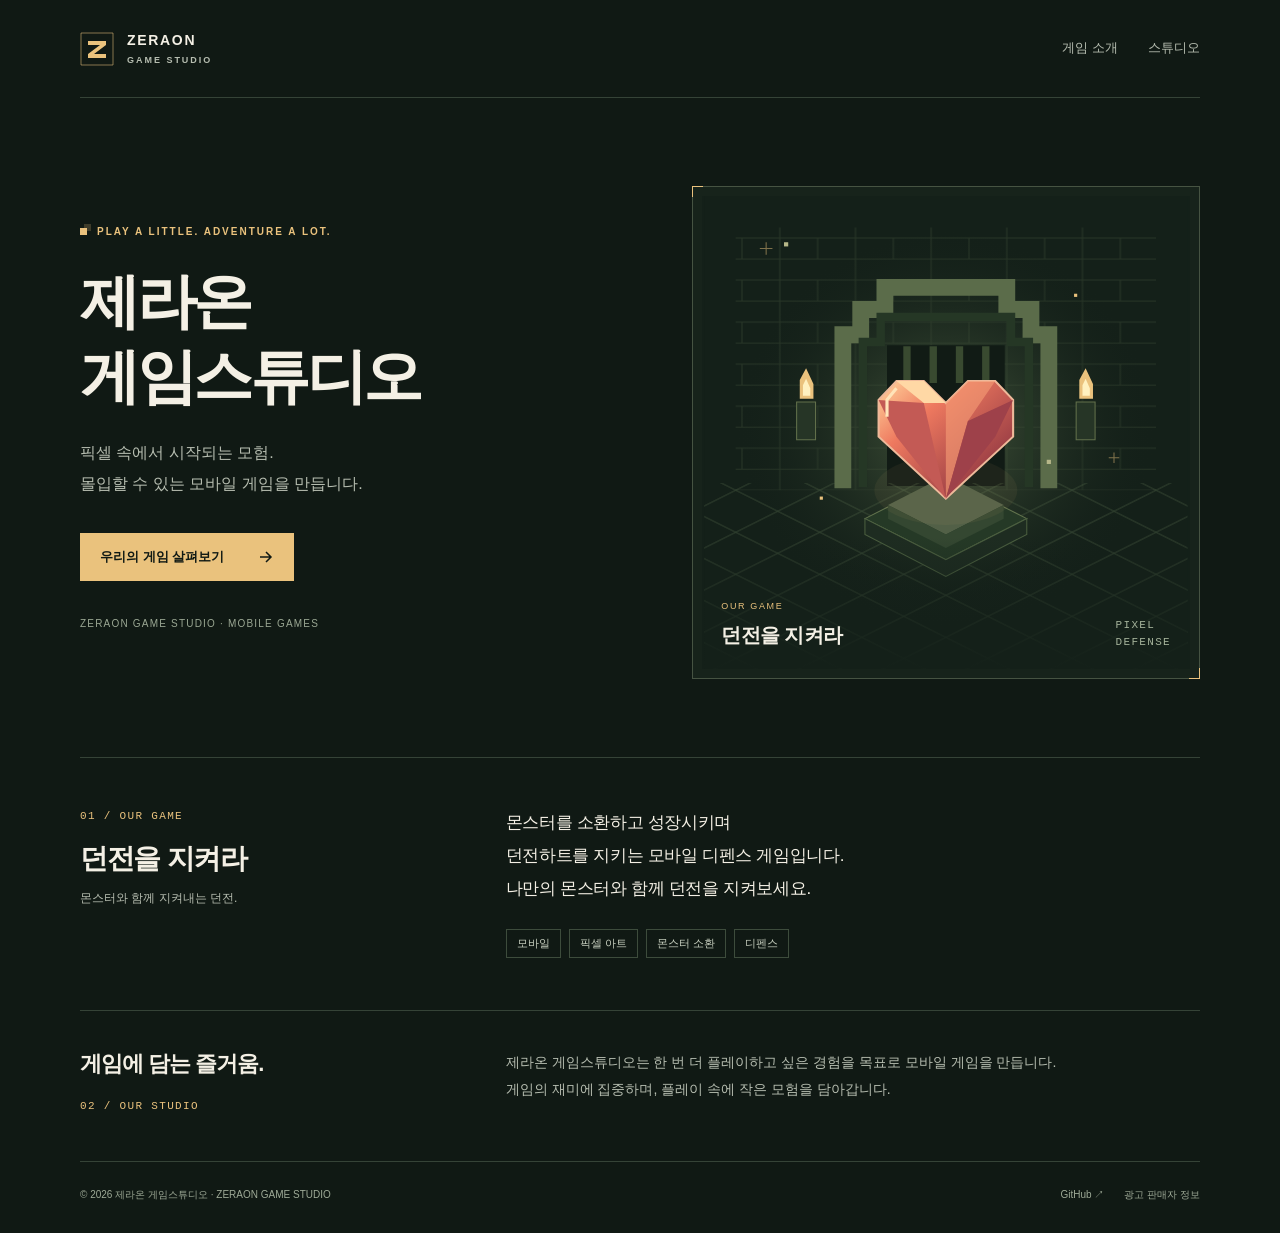
==== index.html @ 5d8f36a1 "Create index.html" ====
<!doctype html>
<html lang="ko">
<head>
  <meta charset="utf-8">
  <meta name="viewport" content="width=device-width, initial-scale=1">
  <meta name="description" content="제라온 게임스튜디오 공식 웹사이트. 몬스터를 소환하고 성장시키며 던전하트를 지키는 모바일 디펜스 게임, 던전을 지켜라를 소개합니다.">
  <meta name="theme-color" content="#101914">
  <meta property="og:type" content="website">
  <meta property="og:title" content="제라온 게임스튜디오">
  <meta property="og:description" content="모바일 게임을 만드는 제라온 게임스튜디오. 픽셀 속 모험을 만나보세요.">
  <title>제라온 게임스튜디오 · ZERAON GAME STUDIO</title>
  <link rel="icon" href="data:image/svg+xml,%3Csvg xmlns='http://www.w3.org/2000/svg' viewBox='0 0 40 40'%3E%3Crect width='40' height='40' rx='8' fill='%23101914'/%3E%3Cpath d='M10 11h20v5L17 25h13v5H10v-5l13-9H10z' fill='%23eac27d'/%3E%3C/svg%3E">
  <style>
    :root { color-scheme: dark; --bg: #101914; --paper: #f4f0e5; --muted: #b6bdb0; --gold: #eac27d; --line: #354337; }
    * { box-sizing: border-box; }
    html { scroll-behavior: smooth; scroll-padding-top: 28px; }
    body { margin: 0; background: var(--bg); color: var(--paper); font-family: "Noto Sans KR", "Apple SD Gothic Neo", "Malgun Gothic", sans-serif; -webkit-font-smoothing: antialiased; line-height: 1.7; word-break: keep-all; }
    a { color: inherit; text-decoration: none; }
    a:focus-visible { outline: 2px solid var(--gold); outline-offset: 6px; }
    ::selection { background: var(--gold); color: var(--bg); }
    .wrap { width: min(1120px, calc(100% - 80px)); margin-inline: auto; }
    .skip { position: absolute; left: 20px; top: -80px; padding: 12px 18px; background: var(--paper); color: var(--bg); z-index: 10; }
    .skip:focus { top: 12px; }
    header { display: flex; align-items: center; justify-content: space-between; gap: 24px; padding-block: 31px; border-bottom: 1px solid var(--line); }
    .brand { display: inline-flex; align-items: center; gap: 13px; }
    .brand-mark { width: 34px; height: 34px; color: var(--gold); }
    .brand-name { font-size: 14px; font-weight: 700; letter-spacing: .12em; line-height: 1.35; }
    .brand-name small { display: block; color: var(--muted); font-size: 9px; letter-spacing: .22em; margin-top: 4px; }
    nav { display: flex; gap: 30px; font-size: 13px; color: var(--muted); }
    nav a:hover, footer a:hover { color: var(--gold); }
    .hero { display: grid; grid-template-columns: 1.08fr 1fr; align-items: center; gap: 64px; padding-block: 88px 78px; }
    .eyebrow { display: flex; align-items: center; gap: 10px; color: var(--gold); font-size: 10px; letter-spacing: .2em; font-weight: 700; }
    .pixel { width: 7px; height: 7px; background: var(--gold); box-shadow: 4px -4px 0 #eac27d35; }
    h1 { margin: 24px 0; font-size: clamp(42px, 4.7vw, 62px); line-height: 1.25; letter-spacing: -.055em; font-weight: 750; }
    h1 span { display: block; }
    .intro { margin: 0; font-size: 16px; color: var(--muted); line-height: 1.9; }
    .button { display: inline-flex; align-items: center; justify-content: space-between; gap: 34px; min-height: 48px; padding: 11px 19px; background: var(--gold); color: var(--bg); font-size: 13px; font-weight: 700; margin-top: 34px; border: 1px solid var(--gold); transition: background .18s, transform .18s; }
    .button:hover { background: #f4d69e; transform: translateY(-2px); }
    .button svg { width: 16px; height: 16px; }
    .hero-note { color: #9aa793; font-size: 10px; letter-spacing: .12em; margin-top: 34px; }
    .scene { position: relative; aspect-ratio: 1.03; background: #17231b; border: 1px solid #465342; padding: 9px; }
    .scene::before, .scene::after { content: ""; position: absolute; width: 10px; height: 10px; border: 1px solid var(--gold); z-index: 1; }
    .scene::before { top: -1px; left: -1px; border-right: 0; border-bottom: 0; }
    .scene::after { right: -1px; bottom: -1px; border-left: 0; border-top: 0; }
    .scene-art { display: block; width: 100%; height: 100%; background: #142019; }
    .scene-label { position: absolute; inset: auto 28px 26px; display: flex; align-items: flex-end; justify-content: space-between; gap: 14px; }
    .scene-label small { display: block; font-size: 9px; color: var(--gold); letter-spacing: .18em; margin-bottom: 4px; }
    .scene-label strong { font-size: 20px; letter-spacing: -.03em; }
    .scene-label .serial { font: 11px/1.6 ui-monospace, monospace; color: #a5b39b; letter-spacing: .12em; }
    .game { border-top: 1px solid var(--line); padding-block: 42px 52px; display: grid; grid-template-columns: .68fr 1.32fr; gap: 68px; }
    .section-number { color: var(--gold); font: 11px/1.6 ui-monospace, monospace; letter-spacing: .12em; }
    h2 { margin: 12px 0 10px; font-size: 28px; letter-spacing: -.045em; line-height: 1.4; }
    .section-caption { margin: 0; color: var(--muted); font-size: 12px; }
    .game-body { padding-top: 6px; }
    .game-body > p { margin: 0; max-width: 580px; font-size: 17px; line-height: 1.95; letter-spacing: -.02em; }
    .tags { display: flex; flex-wrap: wrap; gap: 8px; padding: 0; margin: 24px 0 0; list-style: none; }
    .tags li { color: #c9d1c1; font-size: 11px; border: 1px solid #3d4c3c; padding: 4px 10px; }
    .about { border-top: 1px solid var(--line); padding-block: 38px 44px; display: grid; grid-template-columns: .68fr 1.32fr; gap: 68px; }
    .about h2 { font-size: 22px; margin-top: 0; }
    .about p { margin: 0; color: var(--muted); font-size: 14px; max-width: 570px; line-height: 1.9; }
    footer { border-top: 1px solid var(--line); padding-block: 24px 30px; display: flex; justify-content: space-between; align-items: center; gap: 18px; color: #9eaa97; font-size: 10px; }
    .footer-links { display: flex; flex-wrap: wrap; gap: 20px; }
    @media (min-width: 1440px) { .hero { padding-block: 108px 98px; } }
    @media (max-width: 800px) {
      .wrap { width: calc(100% - 48px); }
      .hero { gap: 32px; padding-block: 60px; }
      h1 { font-size: 43px; }
      .intro { font-size: 14px; }
      .game, .about { gap: 32px; }
      .scene-label { inset: auto 21px 20px; }
      .scene-label strong { font-size: 17px; }
    }
    @media (max-width: 600px) {
      .wrap { width: calc(100% - 40px); }
      header { padding-block: 22px; gap: 12px; }
      .brand { gap: 9px; }
      .brand-mark { width: 29px; height: 29px; }
      .brand-name { font-size: 12px; }
      .brand-name small { font-size: 8px; }
      nav { gap: 16px; font-size: 11px; }
      .hero { grid-template-columns: 1fr; gap: 40px; padding-block: 48px 42px; }
      h1 { font-size: clamp(38px, 10.5vw, 53px); margin-block: 20px; }
      .intro { font-size: 15px; }
      .hero-note { margin-top: 24px; }
      .button { margin-top: 26px; }
      .scene { max-width: 440px; width: 100%; margin-inline: auto; }
      .scene-label { inset: auto 25px 25px; }
      .scene-label strong { font-size: 21px; }
      .game, .about { grid-template-columns: 1fr; gap: 22px; padding-block: 32px; }
      .game-body > p { font-size: 15px; }
      .about h2 { margin-bottom: 0; }
      footer { align-items: flex-start; flex-direction: column; gap: 12px; font-size: 10px; }
    }
    @media (prefers-reduced-motion: reduce) { html { scroll-behavior: auto; } .button { transition: none; } .button:hover { transform: none; } }
  </style>
</head>
<body>
  <a class="skip" href="#main">본문으로 바로가기</a>
  <div class="wrap">
    <header>
      <a class="brand" href="#main" aria-label="제라온 게임스튜디오 홈">
        <svg class="brand-mark" viewBox="0 0 34 34" fill="none" aria-hidden="true"><path d="M1 1h32v32H1z" stroke="currentColor" opacity=".55"/><path d="M8 9h18v4L14 22h12v4H8v-4l12-9H8z" fill="currentColor"/></svg>
        <span class="brand-name">ZERAON<small>GAME STUDIO</small></span>
      </a>
      <nav aria-label="주요 메뉴"><a href="#game">게임 소개</a><a href="#about">스튜디오</a></nav>
    </header>
    <main id="main">
      <section class="hero" aria-labelledby="studio-title">
        <div>
          <div class="eyebrow"><span class="pixel" aria-hidden="true"></span>PLAY A LITTLE. ADVENTURE A LOT.</div>
          <h1 id="studio-title"><span>제라온</span><span>게임스튜디오</span></h1>
          <p class="intro">픽셀 속에서 시작되는 모험.<br>몰입할 수 있는 모바일 게임을 만듭니다.</p>
          <a class="button" href="#game">우리의 게임 살펴보기<svg viewBox="0 0 16 16" fill="none" aria-hidden="true"><path d="M2 8h11M8 3l5 5-5 5" stroke="currentColor" stroke-width="1.5"/></svg></a>
          <p class="hero-note">ZERAON GAME STUDIO · MOBILE GAMES</p>
        </div>
        <div class="scene" aria-hidden="true">
          <svg class="scene-art" viewBox="0 0 460 450" fill="none" xmlns="http://www.w3.org/2000/svg">
            <defs>
              <radialGradient id="light"><stop stop-color="#536746" stop-opacity=".8"/><stop offset="1" stop-color="#142019" stop-opacity="0"/></radialGradient>
              <linearGradient id="heart" x1="182" y1="167" x2="278" y2="270" gradientUnits="userSpaceOnUse"><stop stop-color="#ffcf98"/><stop offset=".34" stop-color="#ee795f"/><stop offset="1" stop-color="#8e3541"/></linearGradient>
              <linearGradient id="fade" x1="230" y1="325" x2="230" y2="450" gradientUnits="userSpaceOnUse"><stop stop-color="#142019" stop-opacity="0"/><stop offset="1" stop-color="#142019"/></linearGradient>
              <pattern id="bricks" width="72" height="40" patternUnits="userSpaceOnUse"><path d="M0 0h72v40H0zM36 0v20M0 20h72M0 20v20M72 20v20" stroke="#4d5e43" stroke-opacity=".35"/></pattern>
              <pattern id="floor" width="40" height="40" patternUnits="userSpaceOnUse" patternTransform="matrix(1 .5 -1 .5 230 260)"><rect width="40" height="40" stroke="#5b7050" stroke-opacity=".4"/></pattern>
            </defs>
            <rect width="460" height="450" fill="#142019"/>
            <rect x="30" y="30" width="400" height="250" fill="url(#bricks)"/>
            <ellipse cx="230" cy="222" rx="200" ry="190" fill="url(#light)"/>
            <path d="M132 278V132h17v-24h23V87h116v21h23v24h17v146" stroke="#5b6c4a" stroke-width="16"/>
            <path d="M151 277V139h17v-24h124v24h17v138" stroke="#253725" stroke-width="8"/>
            <path d="M174 276V142h112v134" fill="#111b15"/>
            <path d="M193 143v35m25-35v35m25-35v35m25-35v35" stroke="#394a30" stroke-width="7"/>
            <path d="M0 273h460v177H0z" fill="url(#floor)"/>
            <path d="m153 307 77-39 77 39-77 39-77-39Z" fill="#253926" stroke="#63744e"/>
            <path d="m153 307 77 39 77-39v15l-77 40-77-40v-15Z" fill="#1e2c21" stroke="#4a5e3f"/>
            <path d="m175 294 55-28 55 28-55 28-55-28Z" fill="#526047"/>
            <path d="m175 294 55 28 55-28v13l-55 28-55-28v-13Z" fill="#344731"/>
            <ellipse cx="230" cy="280" rx="68" ry="33" fill="#e4b57a" fill-opacity=".06"/>
            <path d="m230 197-21-21h-26l-17 18v35l64 59 64-59v-35l-17-18h-26l-21 21Z" fill="url(#heart)" stroke="#eeb99a" stroke-width="2"/>
            <path d="m166 194 43 3 21 91-47-59-17-35Z" fill="#c35a55"/>
            <path d="m209 176 21 21-21 0-26-21h26Z" fill="#ffd8a5"/>
            <path d="m230 197 21-21h26l-26 38-21 74V197Z" fill="#f49a73" fill-opacity=".65"/>
            <path d="m294 194-43 20-21 74 47-59 17-35Z" fill="#9e414a"/>
            <path d="m183 183-9 11v16" stroke="#ffe4b9" stroke-width="3"/>
            <path d="M88 196h18v36H88zM354 196h18v36h-18z" fill="#263526" stroke="#62704b"/>
            <path d="M91 193v-18l6-11 7 15v14H91ZM357 193v-18l6-11 7 15v14h-13Z" fill="#eac27d"/>
            <path d="M94 190v-10l3-6 4 9v7h-7ZM360 190v-10l3-6 4 9v7h-7Z" fill="#fff1c0"/>
            <rect x="76" y="44" width="4" height="4" fill="#b6b789"/><rect x="352" y="93" width="3" height="3" fill="#eac27d"/><rect x="326" y="251" width="4" height="4" fill="#b6b789"/><rect x="110" y="286" width="3" height="3" fill="#eac27d"/>
            <path d="M53 50h12m-6-6v12M385 249h10m-5-5v10" stroke="#eac27d" stroke-opacity=".5"/>
            <rect width="460" height="450" fill="url(#fade)"/>
          </svg>
          <div class="scene-label"><div><small>OUR GAME</small><strong>던전을 지켜라</strong></div><span class="serial">PIXEL<br>DEFENSE</span></div>
        </div>
      </section>
      <section class="game" id="game" aria-labelledby="game-title">
        <div><span class="section-number">01 / OUR GAME</span><h2 id="game-title">던전을 지켜라</h2><p class="section-caption">몬스터와 함께 지켜내는 던전.</p></div>
        <div class="game-body"><p>몬스터를 소환하고 성장시키며<br>던전하트를 지키는 모바일 디펜스 게임입니다.<br>나만의 몬스터와 함께 던전을 지켜보세요.</p><ul class="tags" aria-label="게임 특징"><li>모바일</li><li>픽셀 아트</li><li>몬스터 소환</li><li>디펜스</li></ul></div>
      </section>
      <section class="about" id="about" aria-labelledby="about-title">
        <div><h2 id="about-title">게임에 담는 즐거움.</h2><span class="section-number">02 / OUR STUDIO</span></div>
        <p>제라온 게임스튜디오는 한 번 더 플레이하고 싶은 경험을 목표로 모바일 게임을 만듭니다. 게임의 재미에 집중하며, 플레이 속에 작은 모험을 담아갑니다.</p>
      </section>
    </main>
    <footer><span>© 2026 제라온 게임스튜디오 · ZERAON GAME STUDIO</span><div class="footer-links"><a href="https://github.com/bjc6098" target="_blank" rel="noopener noreferrer">GitHub ↗</a><a href="https://bjc6098.github.io/app-ads.txt">광고 판매자 정보</a></div></footer>
  </div>
</body>
</html>
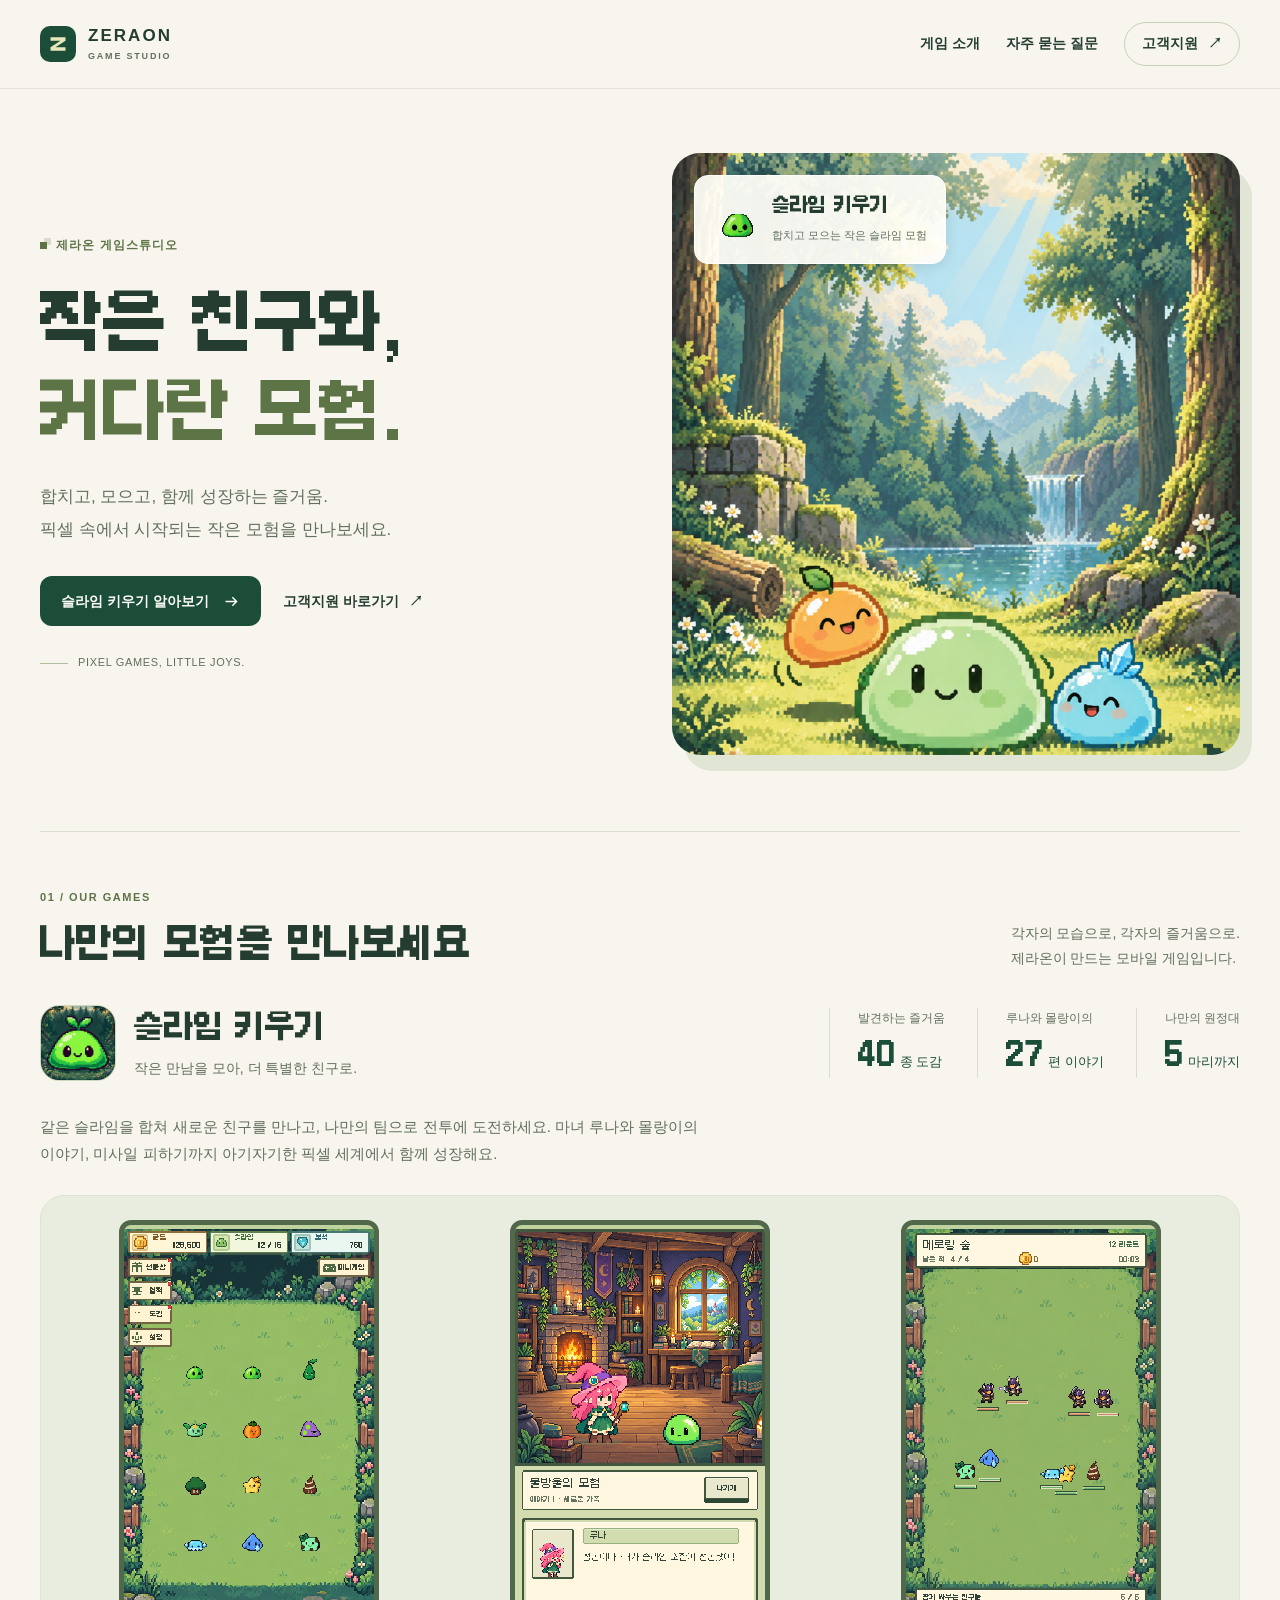
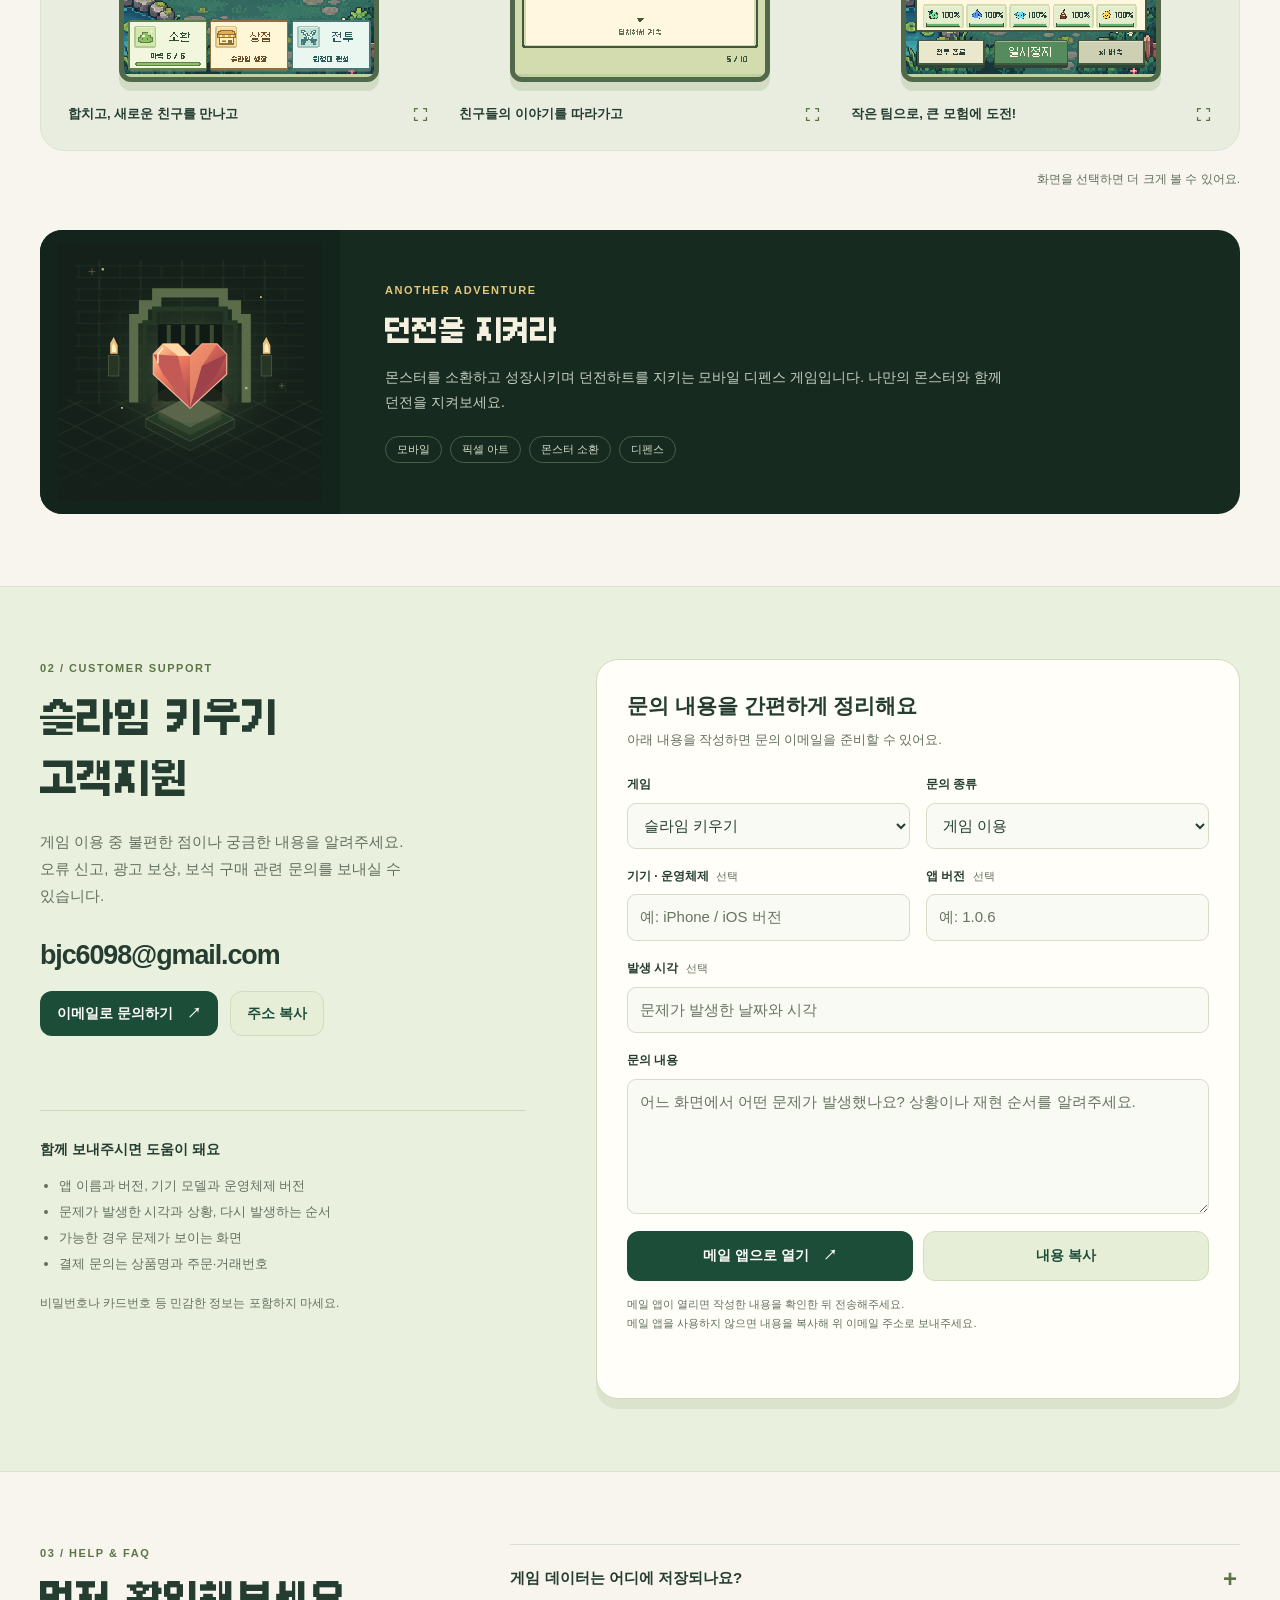
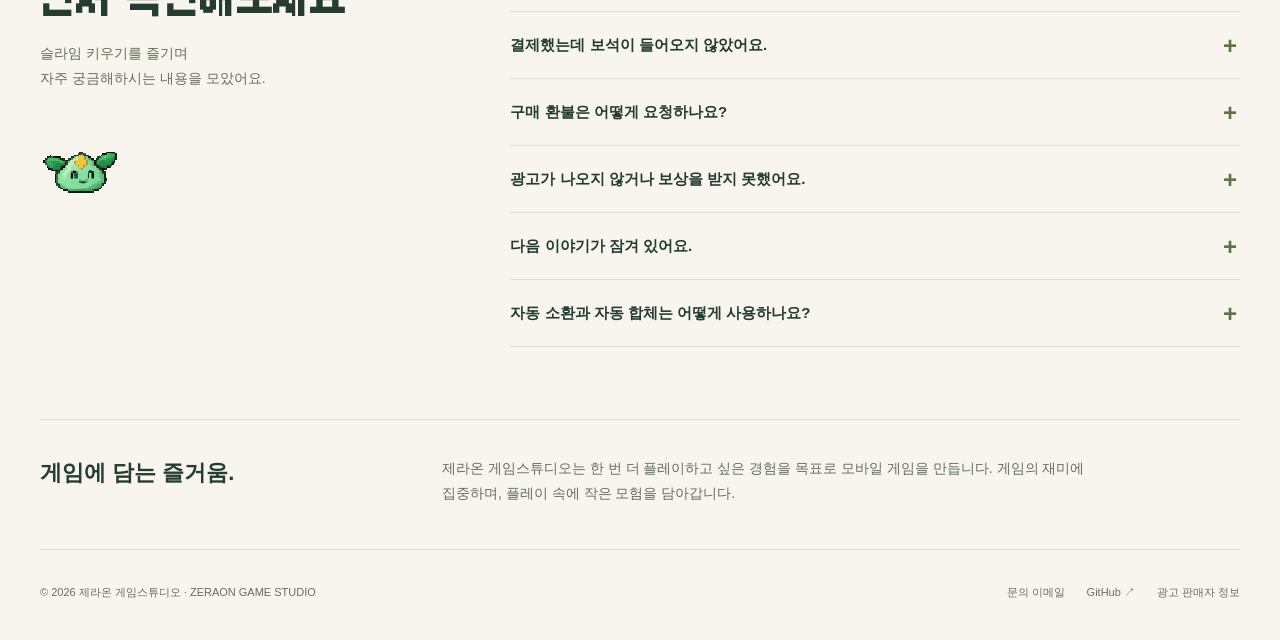
==== commit 5eee1c4a: "Add files via upload" ====
--- a/index.html
+++ b/index.html
@@ -1,166 +1,238 @@
-<!doctype html>
-<html lang="ko">
-<head>
-  <meta charset="utf-8">
-  <meta name="viewport" content="width=device-width, initial-scale=1">
-  <meta name="description" content="제라온 게임스튜디오 공식 웹사이트. 몬스터를 소환하고 성장시키며 던전하트를 지키는 모바일 디펜스 게임, 던전을 지켜라를 소개합니다.">
-  <meta name="theme-color" content="#101914">
-  <meta property="og:type" content="website">
-  <meta property="og:title" content="제라온 게임스튜디오">
-  <meta property="og:description" content="모바일 게임을 만드는 제라온 게임스튜디오. 픽셀 속 모험을 만나보세요.">
-  <title>제라온 게임스튜디오 · ZERAON GAME STUDIO</title>
-  <link rel="icon" href="data:image/svg+xml,%3Csvg xmlns='http://www.w3.org/2000/svg' viewBox='0 0 40 40'%3E%3Crect width='40' height='40' rx='8' fill='%23101914'/%3E%3Cpath d='M10 11h20v5L17 25h13v5H10v-5l13-9H10z' fill='%23eac27d'/%3E%3C/svg%3E">
-  <style>
-    :root { color-scheme: dark; --bg: #101914; --paper: #f4f0e5; --muted: #b6bdb0; --gold: #eac27d; --line: #354337; }
-    * { box-sizing: border-box; }
-    html { scroll-behavior: smooth; scroll-padding-top: 28px; }
-    body { margin: 0; background: var(--bg); color: var(--paper); font-family: "Noto Sans KR", "Apple SD Gothic Neo", "Malgun Gothic", sans-serif; -webkit-font-smoothing: antialiased; line-height: 1.7; word-break: keep-all; }
-    a { color: inherit; text-decoration: none; }
-    a:focus-visible { outline: 2px solid var(--gold); outline-offset: 6px; }
-    ::selection { background: var(--gold); color: var(--bg); }
-    .wrap { width: min(1120px, calc(100% - 80px)); margin-inline: auto; }
-    .skip { position: absolute; left: 20px; top: -80px; padding: 12px 18px; background: var(--paper); color: var(--bg); z-index: 10; }
-    .skip:focus { top: 12px; }
-    header { display: flex; align-items: center; justify-content: space-between; gap: 24px; padding-block: 31px; border-bottom: 1px solid var(--line); }
-    .brand { display: inline-flex; align-items: center; gap: 13px; }
-    .brand-mark { width: 34px; height: 34px; color: var(--gold); }
-    .brand-name { font-size: 14px; font-weight: 700; letter-spacing: .12em; line-height: 1.35; }
-    .brand-name small { display: block; color: var(--muted); font-size: 9px; letter-spacing: .22em; margin-top: 4px; }
-    nav { display: flex; gap: 30px; font-size: 13px; color: var(--muted); }
-    nav a:hover, footer a:hover { color: var(--gold); }
-    .hero { display: grid; grid-template-columns: 1.08fr 1fr; align-items: center; gap: 64px; padding-block: 88px 78px; }
-    .eyebrow { display: flex; align-items: center; gap: 10px; color: var(--gold); font-size: 10px; letter-spacing: .2em; font-weight: 700; }
-    .pixel { width: 7px; height: 7px; background: var(--gold); box-shadow: 4px -4px 0 #eac27d35; }
-    h1 { margin: 24px 0; font-size: clamp(42px, 4.7vw, 62px); line-height: 1.25; letter-spacing: -.055em; font-weight: 750; }
-    h1 span { display: block; }
-    .intro { margin: 0; font-size: 16px; color: var(--muted); line-height: 1.9; }
-    .button { display: inline-flex; align-items: center; justify-content: space-between; gap: 34px; min-height: 48px; padding: 11px 19px; background: var(--gold); color: var(--bg); font-size: 13px; font-weight: 700; margin-top: 34px; border: 1px solid var(--gold); transition: background .18s, transform .18s; }
-    .button:hover { background: #f4d69e; transform: translateY(-2px); }
-    .button svg { width: 16px; height: 16px; }
-    .hero-note { color: #9aa793; font-size: 10px; letter-spacing: .12em; margin-top: 34px; }
-    .scene { position: relative; aspect-ratio: 1.03; background: #17231b; border: 1px solid #465342; padding: 9px; }
-    .scene::before, .scene::after { content: ""; position: absolute; width: 10px; height: 10px; border: 1px solid var(--gold); z-index: 1; }
-    .scene::before { top: -1px; left: -1px; border-right: 0; border-bottom: 0; }
-    .scene::after { right: -1px; bottom: -1px; border-left: 0; border-top: 0; }
-    .scene-art { display: block; width: 100%; height: 100%; background: #142019; }
-    .scene-label { position: absolute; inset: auto 28px 26px; display: flex; align-items: flex-end; justify-content: space-between; gap: 14px; }
-    .scene-label small { display: block; font-size: 9px; color: var(--gold); letter-spacing: .18em; margin-bottom: 4px; }
-    .scene-label strong { font-size: 20px; letter-spacing: -.03em; }
-    .scene-label .serial { font: 11px/1.6 ui-monospace, monospace; color: #a5b39b; letter-spacing: .12em; }
-    .game { border-top: 1px solid var(--line); padding-block: 42px 52px; display: grid; grid-template-columns: .68fr 1.32fr; gap: 68px; }
-    .section-number { color: var(--gold); font: 11px/1.6 ui-monospace, monospace; letter-spacing: .12em; }
-    h2 { margin: 12px 0 10px; font-size: 28px; letter-spacing: -.045em; line-height: 1.4; }
-    .section-caption { margin: 0; color: var(--muted); font-size: 12px; }
-    .game-body { padding-top: 6px; }
-    .game-body > p { margin: 0; max-width: 580px; font-size: 17px; line-height: 1.95; letter-spacing: -.02em; }
-    .tags { display: flex; flex-wrap: wrap; gap: 8px; padding: 0; margin: 24px 0 0; list-style: none; }
-    .tags li { color: #c9d1c1; font-size: 11px; border: 1px solid #3d4c3c; padding: 4px 10px; }
-    .about { border-top: 1px solid var(--line); padding-block: 38px 44px; display: grid; grid-template-columns: .68fr 1.32fr; gap: 68px; }
-    .about h2 { font-size: 22px; margin-top: 0; }
-    .about p { margin: 0; color: var(--muted); font-size: 14px; max-width: 570px; line-height: 1.9; }
-    footer { border-top: 1px solid var(--line); padding-block: 24px 30px; display: flex; justify-content: space-between; align-items: center; gap: 18px; color: #9eaa97; font-size: 10px; }
-    .footer-links { display: flex; flex-wrap: wrap; gap: 20px; }
-    @media (min-width: 1440px) { .hero { padding-block: 108px 98px; } }
-    @media (max-width: 800px) {
-      .wrap { width: calc(100% - 48px); }
-      .hero { gap: 32px; padding-block: 60px; }
-      h1 { font-size: 43px; }
-      .intro { font-size: 14px; }
-      .game, .about { gap: 32px; }
-      .scene-label { inset: auto 21px 20px; }
-      .scene-label strong { font-size: 17px; }
-    }
-    @media (max-width: 600px) {
-      .wrap { width: calc(100% - 40px); }
-      header { padding-block: 22px; gap: 12px; }
-      .brand { gap: 9px; }
-      .brand-mark { width: 29px; height: 29px; }
-      .brand-name { font-size: 12px; }
-      .brand-name small { font-size: 8px; }
-      nav { gap: 16px; font-size: 11px; }
-      .hero { grid-template-columns: 1fr; gap: 40px; padding-block: 48px 42px; }
-      h1 { font-size: clamp(38px, 10.5vw, 53px); margin-block: 20px; }
-      .intro { font-size: 15px; }
-      .hero-note { margin-top: 24px; }
-      .button { margin-top: 26px; }
-      .scene { max-width: 440px; width: 100%; margin-inline: auto; }
-      .scene-label { inset: auto 25px 25px; }
-      .scene-label strong { font-size: 21px; }
-      .game, .about { grid-template-columns: 1fr; gap: 22px; padding-block: 32px; }
-      .game-body > p { font-size: 15px; }
-      .about h2 { margin-bottom: 0; }
-      footer { align-items: flex-start; flex-direction: column; gap: 12px; font-size: 10px; }
-    }
-    @media (prefers-reduced-motion: reduce) { html { scroll-behavior: auto; } .button { transition: none; } .button:hover { transform: none; } }
-  </style>
-</head>
-<body>
-  <a class="skip" href="#main">본문으로 바로가기</a>
-  <div class="wrap">
-    <header>
-      <a class="brand" href="#main" aria-label="제라온 게임스튜디오 홈">
-        <svg class="brand-mark" viewBox="0 0 34 34" fill="none" aria-hidden="true"><path d="M1 1h32v32H1z" stroke="currentColor" opacity=".55"/><path d="M8 9h18v4L14 22h12v4H8v-4l12-9H8z" fill="currentColor"/></svg>
-        <span class="brand-name">ZERAON<small>GAME STUDIO</small></span>
-      </a>
-      <nav aria-label="주요 메뉴"><a href="#game">게임 소개</a><a href="#about">스튜디오</a></nav>
-    </header>
-    <main id="main">
-      <section class="hero" aria-labelledby="studio-title">
-        <div>
-          <div class="eyebrow"><span class="pixel" aria-hidden="true"></span>PLAY A LITTLE. ADVENTURE A LOT.</div>
-          <h1 id="studio-title"><span>제라온</span><span>게임스튜디오</span></h1>
-          <p class="intro">픽셀 속에서 시작되는 모험.<br>몰입할 수 있는 모바일 게임을 만듭니다.</p>
-          <a class="button" href="#game">우리의 게임 살펴보기<svg viewBox="0 0 16 16" fill="none" aria-hidden="true"><path d="M2 8h11M8 3l5 5-5 5" stroke="currentColor" stroke-width="1.5"/></svg></a>
-          <p class="hero-note">ZERAON GAME STUDIO · MOBILE GAMES</p>
-        </div>
-        <div class="scene" aria-hidden="true">
-          <svg class="scene-art" viewBox="0 0 460 450" fill="none" xmlns="http://www.w3.org/2000/svg">
-            <defs>
-              <radialGradient id="light"><stop stop-color="#536746" stop-opacity=".8"/><stop offset="1" stop-color="#142019" stop-opacity="0"/></radialGradient>
-              <linearGradient id="heart" x1="182" y1="167" x2="278" y2="270" gradientUnits="userSpaceOnUse"><stop stop-color="#ffcf98"/><stop offset=".34" stop-color="#ee795f"/><stop offset="1" stop-color="#8e3541"/></linearGradient>
-              <linearGradient id="fade" x1="230" y1="325" x2="230" y2="450" gradientUnits="userSpaceOnUse"><stop stop-color="#142019" stop-opacity="0"/><stop offset="1" stop-color="#142019"/></linearGradient>
-              <pattern id="bricks" width="72" height="40" patternUnits="userSpaceOnUse"><path d="M0 0h72v40H0zM36 0v20M0 20h72M0 20v20M72 20v20" stroke="#4d5e43" stroke-opacity=".35"/></pattern>
-              <pattern id="floor" width="40" height="40" patternUnits="userSpaceOnUse" patternTransform="matrix(1 .5 -1 .5 230 260)"><rect width="40" height="40" stroke="#5b7050" stroke-opacity=".4"/></pattern>
-            </defs>
-            <rect width="460" height="450" fill="#142019"/>
-            <rect x="30" y="30" width="400" height="250" fill="url(#bricks)"/>
-            <ellipse cx="230" cy="222" rx="200" ry="190" fill="url(#light)"/>
-            <path d="M132 278V132h17v-24h23V87h116v21h23v24h17v146" stroke="#5b6c4a" stroke-width="16"/>
-            <path d="M151 277V139h17v-24h124v24h17v138" stroke="#253725" stroke-width="8"/>
-            <path d="M174 276V142h112v134" fill="#111b15"/>
-            <path d="M193 143v35m25-35v35m25-35v35m25-35v35" stroke="#394a30" stroke-width="7"/>
-            <path d="M0 273h460v177H0z" fill="url(#floor)"/>
-            <path d="m153 307 77-39 77 39-77 39-77-39Z" fill="#253926" stroke="#63744e"/>
-            <path d="m153 307 77 39 77-39v15l-77 40-77-40v-15Z" fill="#1e2c21" stroke="#4a5e3f"/>
-            <path d="m175 294 55-28 55 28-55 28-55-28Z" fill="#526047"/>
-            <path d="m175 294 55 28 55-28v13l-55 28-55-28v-13Z" fill="#344731"/>
-            <ellipse cx="230" cy="280" rx="68" ry="33" fill="#e4b57a" fill-opacity=".06"/>
-            <path d="m230 197-21-21h-26l-17 18v35l64 59 64-59v-35l-17-18h-26l-21 21Z" fill="url(#heart)" stroke="#eeb99a" stroke-width="2"/>
-            <path d="m166 194 43 3 21 91-47-59-17-35Z" fill="#c35a55"/>
-            <path d="m209 176 21 21-21 0-26-21h26Z" fill="#ffd8a5"/>
-            <path d="m230 197 21-21h26l-26 38-21 74V197Z" fill="#f49a73" fill-opacity=".65"/>
-            <path d="m294 194-43 20-21 74 47-59 17-35Z" fill="#9e414a"/>
-            <path d="m183 183-9 11v16" stroke="#ffe4b9" stroke-width="3"/>
-            <path d="M88 196h18v36H88zM354 196h18v36h-18z" fill="#263526" stroke="#62704b"/>
-            <path d="M91 193v-18l6-11 7 15v14H91ZM357 193v-18l6-11 7 15v14h-13Z" fill="#eac27d"/>
-            <path d="M94 190v-10l3-6 4 9v7h-7ZM360 190v-10l3-6 4 9v7h-7Z" fill="#fff1c0"/>
-            <rect x="76" y="44" width="4" height="4" fill="#b6b789"/><rect x="352" y="93" width="3" height="3" fill="#eac27d"/><rect x="326" y="251" width="4" height="4" fill="#b6b789"/><rect x="110" y="286" width="3" height="3" fill="#eac27d"/>
-            <path d="M53 50h12m-6-6v12M385 249h10m-5-5v10" stroke="#eac27d" stroke-opacity=".5"/>
-            <rect width="460" height="450" fill="url(#fade)"/>
-          </svg>
-          <div class="scene-label"><div><small>OUR GAME</small><strong>던전을 지켜라</strong></div><span class="serial">PIXEL<br>DEFENSE</span></div>
-        </div>
-      </section>
-      <section class="game" id="game" aria-labelledby="game-title">
-        <div><span class="section-number">01 / OUR GAME</span><h2 id="game-title">던전을 지켜라</h2><p class="section-caption">몬스터와 함께 지켜내는 던전.</p></div>
-        <div class="game-body"><p>몬스터를 소환하고 성장시키며<br>던전하트를 지키는 모바일 디펜스 게임입니다.<br>나만의 몬스터와 함께 던전을 지켜보세요.</p><ul class="tags" aria-label="게임 특징"><li>모바일</li><li>픽셀 아트</li><li>몬스터 소환</li><li>디펜스</li></ul></div>
-      </section>
-      <section class="about" id="about" aria-labelledby="about-title">
-        <div><h2 id="about-title">게임에 담는 즐거움.</h2><span class="section-number">02 / OUR STUDIO</span></div>
-        <p>제라온 게임스튜디오는 한 번 더 플레이하고 싶은 경험을 목표로 모바일 게임을 만듭니다. 게임의 재미에 집중하며, 플레이 속에 작은 모험을 담아갑니다.</p>
-      </section>
-    </main>
-    <footer><span>© 2026 제라온 게임스튜디오 · ZERAON GAME STUDIO</span><div class="footer-links"><a href="https://github.com/bjc6098" target="_blank" rel="noopener noreferrer">GitHub ↗</a><a href="https://bjc6098.github.io/app-ads.txt">광고 판매자 정보</a></div></footer>
-  </div>
-</body>
-</html>
+<!doctype html>
+<html lang="ko">
+<head>
+  <meta charset="utf-8">
+  <meta name="viewport" content="width=device-width, initial-scale=1">
+  <meta name="description" content="제라온 게임스튜디오 공식 홈페이지. 슬라임 키우기와 던전을 지켜라를 만나보세요. 게임 이용, 오류, 보석 구매, 광고 보상 문의를 안내합니다.">
+  <meta name="theme-color" content="#f7f5ed">
+  <meta property="og:type" content="website">
+  <meta property="og:title" content="제라온 게임스튜디오 · 슬라임 키우기 고객지원">
+  <meta property="og:description" content="작은 친구와, 커다란 모험. 슬라임 키우기 게임 소개와 고객지원 안내를 만나보세요.">
+  <meta property="og:url" content="https://bjc6098.github.io/">
+  <link rel="canonical" href="https://bjc6098.github.io/">
+  <link rel="icon" href="data:image/svg+xml,%3Csvg xmlns='http://www.w3.org/2000/svg' viewBox='0 0 40 40'%3E%3Crect width='40' height='40' rx='10' fill='%231b4d39'/%3E%3Cpath d='M10 11h20v5L17 25h13v5H10v-5l13-9H10z' fill='%23e8e9bc'/%3E%3C/svg%3E">
+  <title>제라온 게임스튜디오 · 슬라임 키우기 고객지원</title>
+  <style>
+    @font-face{font-family:StudioPixel;src:url([data-uri]) format('woff');font-weight:700;font-style:normal;font-display:swap}
+    :root{color-scheme:light;--paper:#f7f5ed;--white:#fffef8;--ink:#243d30;--muted:#62705f;--forest:#1b4d39;--sage:#5d7447;--lime:#dbe8b5;--line:#d9dfce;--gold:#e5c67d;--radius:20px}
+    *{box-sizing:border-box}html{scroll-behavior:smooth;scroll-padding-top:108px}body{margin:0;background:var(--paper);color:var(--ink);font:16px/1.8 "Apple SD Gothic Neo","Malgun Gothic",sans-serif;word-break:keep-all;-webkit-font-smoothing:antialiased}a{color:inherit;text-decoration:none}button,input,select,textarea{font:inherit}button,a,summary{-webkit-tap-highlight-color:transparent}button,a{touch-action:manipulation}button{cursor:pointer}img,svg{display:block;max-width:100%}a:focus-visible,button:focus-visible,summary:focus-visible,input:focus-visible,select:focus-visible,textarea:focus-visible{outline:3px solid #668b42;outline-offset:5px}::selection{background:var(--lime);color:var(--forest)}.wrap{width:min(1200px,calc(100% - 72px));margin-inline:auto}.pixel{font-family:StudioPixel,"Apple SD Gothic Neo",sans-serif;font-weight:700;letter-spacing:-.04em}.muted{color:var(--muted)}.skip{position:fixed;top:-80px;left:20px;padding:12px 20px;background:var(--forest);color:#fff;z-index:100}.skip:focus{top:12px}.site-header{position:sticky;top:0;background:#f7f5edf5;backdrop-filter:blur(14px);z-index:20;border-bottom:1px solid #d9dfceaa}.header-inner{min-height:88px;display:flex;align-items:center;justify-content:space-between;gap:28px}.brand{display:inline-flex;align-items:center;gap:12px;flex-shrink:0}.brand-mark{width:36px;height:36px;background:var(--forest);border-radius:10px;padding:8px;color:#e6e8b9}.brand-name{font-size:17px;line-height:1.2;font-weight:800;letter-spacing:.12em}.brand-name small{display:block;font-size:9px;letter-spacing:.2em;margin-top:5px;color:var(--muted)}nav{display:flex;align-items:center;gap:26px;font-size:14px;font-weight:700}nav a{display:inline-flex;align-items:center;min-height:44px}nav a:hover{color:var(--sage)}.nav-contact{padding:8px 17px;border:1px solid #c5d0b8;border-radius:99px}.nav-contact::after{content:"↗";margin-left:10px}.eyebrow{display:flex;align-items:center;gap:9px;color:var(--sage);font-size:12px;font-weight:800;letter-spacing:.09em}.eyebrow::before{content:"";width:7px;height:7px;background:currentColor;box-shadow:4px -4px 0 #6e88533a}.hero{display:grid;grid-template-columns:1fr 1fr;gap:64px;align-items:center;padding-block:64px 76px}.hero h1{font-size:66px;line-height:1.36;margin:22px 0}.hero h1 span{display:block}.hero h1 .green{color:var(--sage)}.hero-copy>p{max-width:440px;color:var(--muted);font-size:17px;line-height:1.95;margin:0}.hero-buttons{display:flex;align-items:center;gap:22px;flex-wrap:wrap;margin-top:30px}.button{display:inline-flex;align-items:center;justify-content:center;gap:14px;min-height:50px;border:1px solid transparent;border-radius:12px;padding:11px 20px;background:var(--forest);color:var(--white);font-size:14px;font-weight:700;transition:background .15s,transform .15s}.button svg,.text-link svg{width:17px;height:17px}.button:hover{background:#2f6246;transform:translateY(-2px)}.button.soft{background:#e7eed8;color:var(--forest);border-color:#d0ddbd}.button.soft:hover{background:#dce7c7}.text-link{display:inline-flex;align-items:center;gap:10px;font-size:14px;font-weight:700;min-height:44px}.text-link:hover{color:var(--sage)}.hero-art{position:relative;aspect-ratio:1/1.06;border-radius:28px;overflow:hidden;background:#ccdfb3;box-shadow:12px 16px 0 #e1e5d3}.hero-art>img{width:100%;height:100%;object-fit:cover;object-position:center 35%}.hero-stamp{position:absolute;top:22px;left:22px;bottom:auto;right:auto;max-width:calc(100% - 44px);display:flex;align-items:center;gap:13px;background:#fffef8ef;padding:15px 18px;border:1px solid #fff;border-radius:14px;box-shadow:0 3px 14px #183a2520}.hero-stamp img{width:46px;height:46px;image-rendering:pixelated}.hero-stamp strong{display:block;font-size:19px;line-height:1.5}.hero-stamp span{font-size:11px;color:var(--muted)}.hero-note{display:flex;align-items:center;gap:10px;margin-top:27px;color:#62705f;font-size:11px;letter-spacing:.06em}.hero-note::before{content:"";width:28px;height:1px;background:#b0bd9c}.section-head{display:flex;align-items:flex-end;justify-content:space-between;gap:30px;margin-bottom:34px}.kicker{color:var(--sage);font-size:11px;letter-spacing:.14em;font-weight:800;margin-bottom:10px}.section-head h2,.support-heading h2,.faq-heading h2{font-size:38px;line-height:1.4;margin:0}.section-head>p{color:var(--muted);font-size:14px;margin:0;max-width:340px}.games{padding:56px 0 72px;border-top:1px solid var(--line)}.game-intro{display:flex;justify-content:space-between;align-items:center;gap:32px;margin-bottom:32px}.game-title{display:flex;align-items:center;gap:18px}.game-icon{width:76px;height:76px;border-radius:19px;border:1px solid #ced9bc}.game-title h3{font-size:31px;line-height:1.45;margin:0 0 6px}.game-title p{margin:0;font-size:14px;color:var(--muted)}.facts{display:flex;gap:32px;margin:0}.facts div{padding-left:28px;border-left:1px solid var(--line)}.facts dt{font-size:12px;color:var(--muted)}.facts dd{font-family:StudioPixel,sans-serif;font-size:28px;line-height:1.6;color:var(--forest);margin:3px 0 0}.facts dd small{font-family:"Apple SD Gothic Neo","Malgun Gothic",sans-serif;font-size:13px;margin-left:4px}.game-description{max-width:680px;margin:0 0 28px;font-size:15px;color:var(--muted)}.screens{display:grid;grid-template-columns:repeat(3,minmax(0,1fr));gap:24px;padding:24px;background:#e9eddf;border:1px solid #dde3d2;border-radius:24px}.screen{margin:0;min-width:0}.screen button{display:block;width:100%;padding:0;border:0;background:transparent;color:var(--ink);text-align:left;border-radius:12px}.screen-visual{display:block;max-width:260px;margin-inline:auto;aspect-ratio:450/800;overflow:hidden;border:5px solid #51694a;border-radius:12px;box-shadow:0 9px 0 #d2dbc4;background:#c0d39f;transition:transform .2s}.screen-visual img{width:100%;height:100%;object-fit:contain;image-rendering:pixelated}.screen button:hover .screen-visual{transform:translateY(-4px)}.screen-caption{display:flex;align-items:center;justify-content:space-between;gap:8px;padding:20px 3px 0;font-size:13px;font-weight:700}.screen-caption svg{width:17px;height:17px;color:var(--sage)}.mobile-scroll{display:none}.screen-note{margin:18px 0 0;text-align:right;color:var(--muted);font-size:12px}.dungeon{display:grid;grid-template-columns:300px 1fr;gap:45px;align-items:center;margin-top:40px;border-radius:22px;background:#172a20;color:#f5f0e0;overflow:hidden}.dungeon-visual{padding:12px 18px;background:#13241c;height:100%;display:grid;place-items:center}.dungeon-art{width:100%;height:260px;object-fit:contain}.dungeon-copy{padding:34px 45px 34px 0}.dungeon .kicker{color:var(--gold)}.dungeon h3{font-size:28px;line-height:1.5;margin:0 0 12px}.dungeon p{font-size:14px;color:#c4cfbf;max-width:620px;margin:0}.tags{display:flex;flex-wrap:wrap;gap:8px;list-style:none;padding:0;margin:20px 0 0}.tags li{font-size:11px;border:1px solid #4b5e48;border-radius:99px;padding:3px 11px;color:#d4dfc9}.support-section{background:#eaf0de;border-block:1px solid #dbe2ce;padding-block:72px}.support-grid{display:grid;grid-template-columns:.86fr 1.14fr;gap:70px;align-items:start}.support-heading h2{font-size:39px;line-height:1.55}.support-heading>p{color:var(--muted);font-size:15px;max-width:370px;margin:18px 0 26px}.support-mail{display:inline-block;font-size:clamp(20px,2.1vw,27px);font-weight:800;letter-spacing:-.04em;line-height:1.5;overflow-wrap:anywhere}.support-mail:hover{color:var(--sage)}.contact-tools{display:flex;flex-wrap:wrap;gap:12px;margin-top:16px}.contact-tools .button{min-height:45px;padding:8px 16px}.needed{margin-top:32px;padding-top:26px;border-top:1px solid #cdd8bc}.needed h3{margin:0 0 10px;font-size:14px}.needed ul{padding-left:19px;margin:0;color:var(--muted);font-size:13px;line-height:2}.privacy-tip{font-size:12px;color:var(--muted);margin:16px 0 0}.support-form{padding:30px;background:var(--white);border:1px solid #d1dcbf;border-radius:22px;box-shadow:0 10px 0 #dbe3cd}.support-form h3{font-size:21px;margin:0 0 6px;line-height:1.5}.form-intro{font-size:13px;color:var(--muted);margin:0 0 23px}.form-row{display:grid;grid-template-columns:1fr 1fr;gap:16px}.field{display:block;margin-bottom:17px;min-width:0}.field>span{display:block;font-size:12px;font-weight:700;margin-bottom:7px}.field small{font-size:11px;color:var(--muted);font-weight:400;margin-left:4px}input,select,textarea{display:block;width:100%;min-width:0;border:1px solid #d5ddca;background:#f9faf4;color:var(--ink);border-radius:9px;padding:11px 12px;font-size:15px;line-height:1.5}input,select{min-height:46px}textarea{resize:vertical;min-height:135px}::placeholder{color:#687361;opacity:1}.purchase-extra[hidden]{display:none}.form-actions{display:flex;gap:10px;align-items:center;flex-wrap:wrap}.form-actions .button{flex:1;white-space:nowrap}.form-note{font-size:11px;line-height:1.8;color:var(--muted);margin:14px 0 0}.status{font-size:12px;color:var(--forest);min-height:24px;margin:10px 0 0}.faq{display:grid;grid-template-columns:.72fr 1.28fr;gap:60px;padding-block:72px}.faq-heading p{font-size:14px;color:var(--muted);max-width:300px}.faq-mascot{width:82px;height:82px;image-rendering:pixelated;margin-top:30px}.faq-list{border-top:1px solid var(--line)}details{border-bottom:1px solid var(--line)}summary{position:relative;padding:21px 42px 21px 0;cursor:pointer;list-style:none;font-size:15px;font-weight:700;line-height:1.6;min-height:60px}summary::-webkit-details-marker{display:none}summary::marker{content:""}summary::after{content:"+";position:absolute;right:3px;top:22px;color:var(--sage);font-size:24px;line-height:1}details[open] summary::after{content:"−"}details[open] summary{color:var(--forest)}.answer{padding:0 36px 23px 0;color:var(--muted);font-size:14px;line-height:1.95}.answer p{margin:0 0 9px}.answer p:last-child{margin-bottom:0}.answer a{text-decoration:underline;text-underline-offset:4px;color:var(--forest)}.studio{padding-block:36px 42px;border-top:1px solid var(--line);display:grid;grid-template-columns:.6fr 1.4fr;gap:60px}.studio h2{font-size:22px;line-height:1.5;margin:0}.studio p{margin:0;font-size:14px;color:var(--muted);max-width:650px}.site-footer{border-top:1px solid var(--line);padding-block:26px 30px;display:flex;justify-content:space-between;gap:24px;align-items:center;font-size:11px;color:var(--muted)}.footer-links{display:flex;flex-wrap:wrap;gap:22px}.footer-links a{display:inline-flex;min-height:34px;align-items:center}.footer-links a:hover{color:var(--forest)}dialog{padding:18px;border:1px solid #a2b294;border-radius:18px;background:var(--paper);color:var(--ink);max-width:min(480px,94vw);max-height:94vh;box-shadow:0 20px 80px #10241750}dialog::backdrop{background:#152b24c9;backdrop-filter:blur(5px)}.dialog-header{display:flex;align-items:center;justify-content:space-between;gap:20px;margin-bottom:12px}.dialog-header strong{font-size:14px}.dialog-close{width:44px;height:44px;border:1px solid var(--line);border-radius:9px;background:#fffef8;color:var(--forest);font-size:25px;line-height:1}.dialog-image{max-height:76vh;width:auto;max-width:100%;margin:auto;image-rendering:pixelated}.noscript-note{padding:10px;border:1px solid var(--line);font-size:13px}
+    @media(max-width:1050px){.wrap{width:calc(100% - 56px)}.hero{gap:38px}.hero h1{font-size:55px}.hero-copy>p{font-size:15px}.support-grid{gap:38px}.facts{gap:20px}.facts div{padding-left:20px}.dungeon{grid-template-columns:260px 1fr;gap:30px}.dungeon-copy{padding-right:28px}.faq{gap:40px}}
+    @media(max-width:780px){.hero{gap:32px;padding-block:48px 58px}.hero h1{font-size:44px}.hero-buttons{gap:10px}.hero-buttons .button{padding-inline:14px}.hero-copy>p{font-size:14px}.hero-stamp{inset:13px auto auto 13px;max-width:calc(100% - 26px);padding:11px}.hero-stamp strong{font-size:16px}.hero-stamp img{width:35px;height:35px}.game-intro{align-items:flex-start;gap:24px;flex-wrap:wrap}.facts{gap:28px}.facts div:first-child{padding-left:0;border:0}.section-head{align-items:flex-start;flex-direction:column;gap:16px}.section-head>p{max-width:none}.screens{gap:16px;padding:18px}.screen-caption{font-size:11px}.support-grid{grid-template-columns:1fr;gap:34px}.support-heading>p{max-width:560px}.needed{max-width:560px}.faq{grid-template-columns:1fr;gap:25px}.faq-heading p{max-width:none}.faq-mascot{display:none}.dungeon{grid-template-columns:210px 1fr;gap:24px}.dungeon-copy{padding:28px 24px 28px 0}.dungeon-art{height:225px}.studio{grid-template-columns:1fr;gap:16px}.site-footer{align-items:flex-start;flex-direction:column;gap:13px}}
+    @media(max-width:600px){html{scroll-padding-top:132px}.wrap{width:calc(100% - 40px)}.header-inner{min-height:110px;flex-wrap:wrap;gap:6px;padding-block:13px 8px}.brand-mark{width:32px;height:32px}.brand-name{font-size:15px}.brand-name small{font-size:8px}nav{width:100%;justify-content:space-between;gap:16px;font-size:12px}nav a{min-height:39px}.nav-contact{padding:4px 13px}.hero{grid-template-columns:1fr;padding-block:36px 48px;gap:34px}.hero h1{font-size:44px;margin-block:18px}.hero-copy>p{font-size:15px;max-width:400px}.hero-buttons{gap:16px;margin-top:25px}.hero-note{margin-top:22px}.hero-art{width:100%;max-width:420px;justify-self:center;border-radius:20px;box-shadow:7px 9px 0 #e1e5d3}.hero-stamp{padding:12px 15px;inset:16px auto auto 16px;max-width:calc(100% - 32px)}.hero-stamp strong{font-size:18px}.hero-stamp img{width:40px;height:40px}.games{padding-block:38px 45px}.section-head{margin-bottom:26px}.section-head h2,.faq-heading h2{font-size:31px}.game-title{gap:13px}.game-icon{width:62px;height:62px;border-radius:16px}.game-title h3{font-size:27px}.game-title p{font-size:12px}.facts{width:100%;justify-content:space-between;gap:12px}.facts div{padding-left:18px}.facts dt{font-size:11px}.facts dd{font-size:26px}.game-description{font-size:14px}.screens{display:grid;grid-auto-flow:column;grid-auto-columns:80%;grid-template-columns:none;overflow-x:auto;scroll-snap-type:x mandatory;gap:20px;padding:21px 20px 24px;border-radius:18px}.screen{scroll-snap-align:center}.screen-visual{max-width:none}.screen-caption{font-size:12px}.mobile-scroll{display:block;font-size:11px;color:var(--muted);margin:12px 0 0}.screen-note{display:none}.dungeon{grid-template-columns:1fr;gap:0;margin-top:30px}.dungeon-visual{height:220px;padding:0 16px}.dungeon-art{height:225px;width:290px}.dungeon-copy{padding:24px}.dungeon h3{font-size:26px}.dungeon p{font-size:13px}.support-section{padding-block:45px}.support-heading h2{font-size:33px}.support-heading>p{font-size:14px}.support-mail{font-size:23px}.support-form{padding:22px 18px;border-radius:17px}.form-row{gap:12px}input,select,textarea{font-size:16px;padding:10px}.form-actions .button{flex:auto;font-size:13px;padding-inline:13px}.faq{padding-block:45px}.faq-heading p{font-size:13px}summary{font-size:14px;padding-block:20px}.answer{font-size:13px;padding-right:16px}.studio{padding-block:30px}.studio p{font-size:13px}.footer-links{gap:20px}.site-footer{font-size:10px}.dialog-image{max-height:70vh}}
+    @media(max-width:360px){.hero h1{font-size:38px}.hero-buttons{gap:8px}.hero-buttons .button{font-size:12px;padding-inline:12px}.text-link{font-size:12px}.game-title h3{font-size:25px}.game-icon{width:55px;height:55px}.facts{gap:8px}.facts div{padding-left:12px}.support-heading h2{font-size:30px}.support-mail{font-size:21px}.form-row{grid-template-columns:1fr;gap:0}.form-actions{flex-direction:column;align-items:stretch}.form-actions .button{width:100%}}
+    @media(prefers-reduced-motion:reduce){html{scroll-behavior:auto}*,*::before,*::after{transition:none!important;animation:none!important}.button:hover,.screen button:hover .screen-visual{transform:none}}
+  </style>
+</head>
+<body>
+  <a class="skip" href="#main">본문으로 바로가기</a>
+  <header class="site-header"><div class="wrap header-inner">
+    <a class="brand" href="#main" aria-label="제라온 게임스튜디오 홈"><svg class="brand-mark" viewBox="0 0 24 24" fill="none" aria-hidden="true"><path d="M3 4h18v4L9 16h12v4H3v-4l12-8H3z" fill="currentColor"/></svg><span class="brand-name">ZERAON<small>GAME STUDIO</small></span></a>
+    <nav aria-label="주요 메뉴"><a href="#slime">게임 소개</a><a href="#faq">자주 묻는 질문</a><a href="#support" class="nav-contact">고객지원</a></nav>
+  </div></header>
+  <main id="main">
+    <section class="wrap hero" aria-labelledby="hero-title">
+      <div class="hero-copy"><div class="eyebrow">제라온 게임스튜디오</div><h1 id="hero-title" class="pixel"><span>작은 친구와,</span><span class="green">커다란 모험.</span></h1><p>합치고, 모으고, 함께 성장하는 즐거움.<br>픽셀 속에서 시작되는 작은 모험을 만나보세요.</p><div class="hero-buttons"><a class="button" href="#slime">슬라임 키우기 알아보기 <svg viewBox="0 0 20 20" fill="none" aria-hidden="true"><path d="M3 10h13m-5-5 5 5-5 5" stroke="currentColor" stroke-width="1.7"/></svg></a><a class="text-link" href="#support">고객지원 바로가기 <span aria-hidden="true">↗</span></a></div><div class="hero-note">PIXEL GAMES, LITTLE JOYS.</div></div>
+      <div class="hero-art"><img src="[data-uri]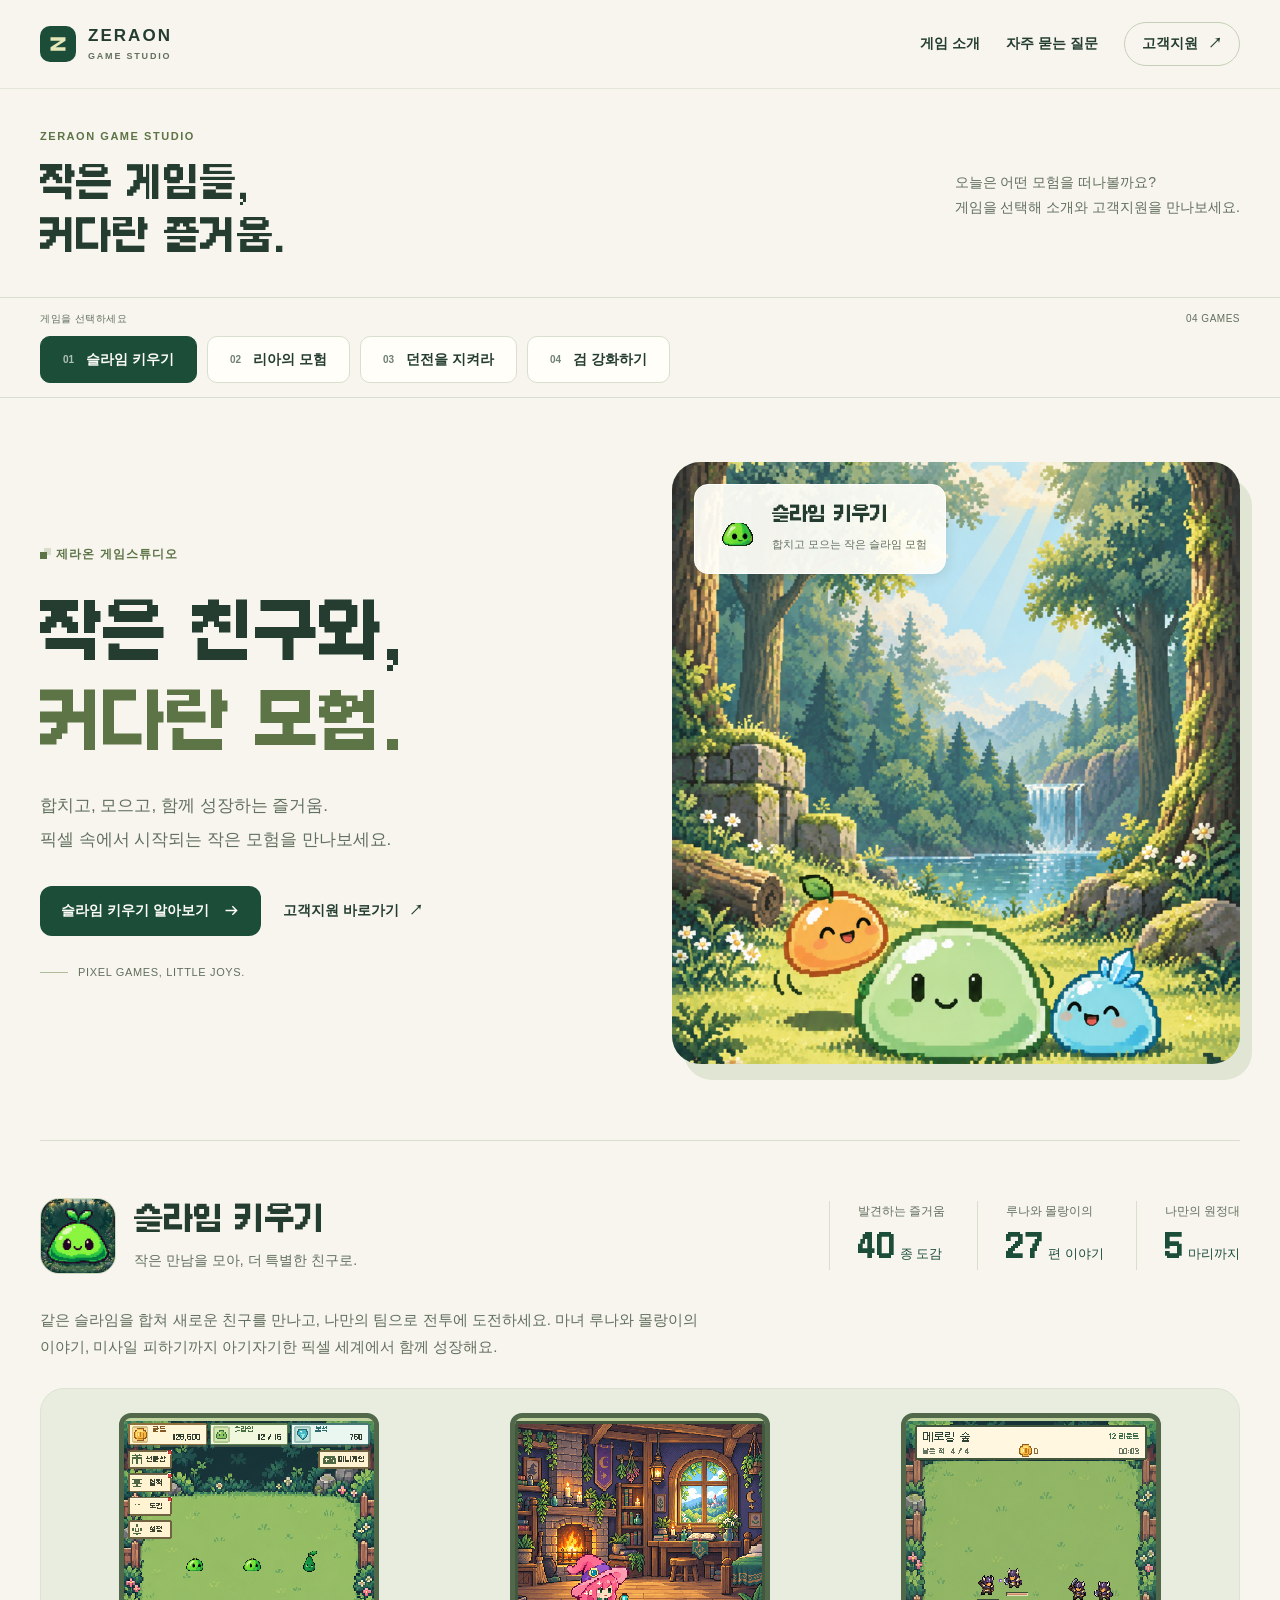
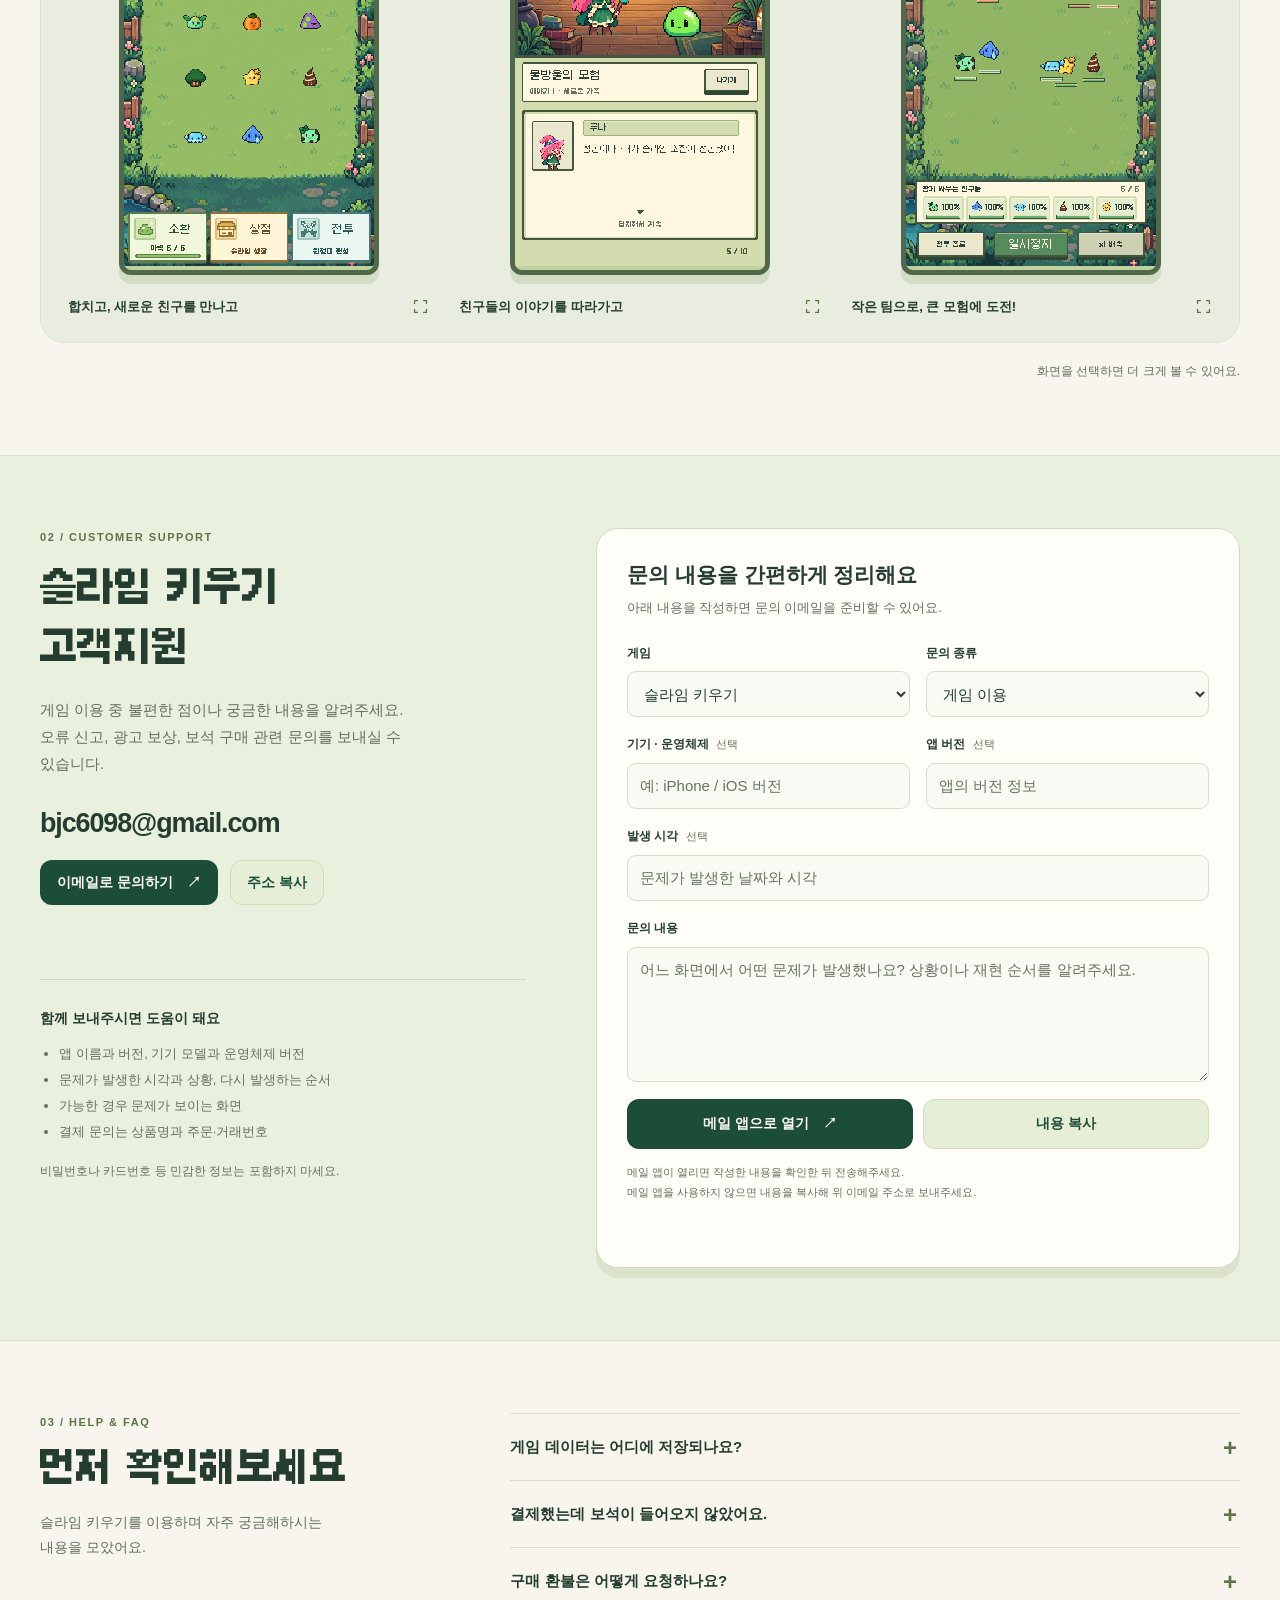
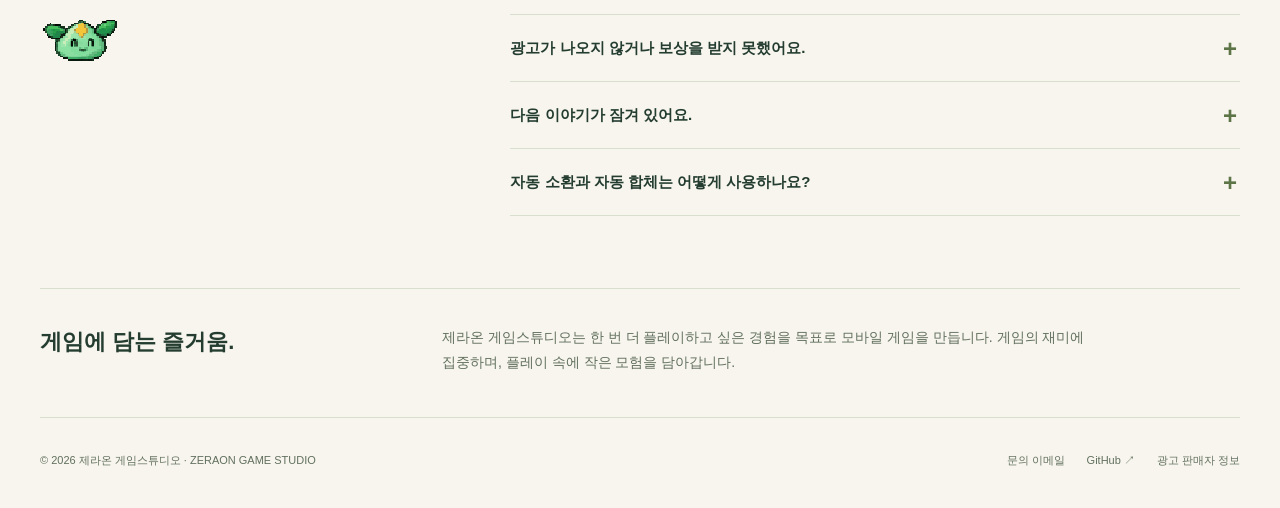
==== commit cf5aaaed: "Add files via upload" ====
--- a/index.html
+++ b/index.html
@@ -3,41 +3,75 @@
 <head>
   <meta charset="utf-8">
   <meta name="viewport" content="width=device-width, initial-scale=1">
-  <meta name="description" content="제라온 게임스튜디오 공식 홈페이지. 슬라임 키우기와 던전을 지켜라를 만나보세요. 게임 이용, 오류, 보석 구매, 광고 보상 문의를 안내합니다.">
+  <meta name="description" content="제라온 게임스튜디오 공식 홈페이지. 슬라임 키우기, 리아의 모험, 던전을 지켜라, 검 강화하기의 게임 소개와 고객지원을 만나보세요.">
   <meta name="theme-color" content="#f7f5ed">
   <meta property="og:type" content="website">
-  <meta property="og:title" content="제라온 게임스튜디오 · 슬라임 키우기 고객지원">
-  <meta property="og:description" content="작은 친구와, 커다란 모험. 슬라임 키우기 게임 소개와 고객지원 안내를 만나보세요.">
+  <meta property="og:title" content="제라온 게임스튜디오 · 게임 소개와 고객지원">
+  <meta property="og:description" content="작은 게임들, 커다란 즐거움. 게임별 소개와 고객지원을 한곳에서 만나보세요.">
   <meta property="og:url" content="https://bjc6098.github.io/">
   <link rel="canonical" href="https://bjc6098.github.io/">
   <link rel="icon" href="data:image/svg+xml,%3Csvg xmlns='http://www.w3.org/2000/svg' viewBox='0 0 40 40'%3E%3Crect width='40' height='40' rx='10' fill='%231b4d39'/%3E%3Cpath d='M10 11h20v5L17 25h13v5H10v-5l13-9H10z' fill='%23e8e9bc'/%3E%3C/svg%3E">
-  <title>제라온 게임스튜디오 · 슬라임 키우기 고객지원</title>
+  <title>제라온 게임스튜디오 · 게임 소개와 고객지원</title>
   <style>
-    @font-face{font-family:StudioPixel;src:url([data-uri]) format('woff');font-weight:700;font-style:normal;font-display:swap}
+    @font-face{font-family:StudioPixel;src:url([data-uri]) format('woff');font-weight:700;font-style:normal;font-display:swap}
     :root{color-scheme:light;--paper:#f7f5ed;--white:#fffef8;--ink:#243d30;--muted:#62705f;--forest:#1b4d39;--sage:#5d7447;--lime:#dbe8b5;--line:#d9dfce;--gold:#e5c67d;--radius:20px}
-    *{box-sizing:border-box}html{scroll-behavior:smooth;scroll-padding-top:108px}body{margin:0;background:var(--paper);color:var(--ink);font:16px/1.8 "Apple SD Gothic Neo","Malgun Gothic",sans-serif;word-break:keep-all;-webkit-font-smoothing:antialiased}a{color:inherit;text-decoration:none}button,input,select,textarea{font:inherit}button,a,summary{-webkit-tap-highlight-color:transparent}button,a{touch-action:manipulation}button{cursor:pointer}img,svg{display:block;max-width:100%}a:focus-visible,button:focus-visible,summary:focus-visible,input:focus-visible,select:focus-visible,textarea:focus-visible{outline:3px solid #668b42;outline-offset:5px}::selection{background:var(--lime);color:var(--forest)}.wrap{width:min(1200px,calc(100% - 72px));margin-inline:auto}.pixel{font-family:StudioPixel,"Apple SD Gothic Neo",sans-serif;font-weight:700;letter-spacing:-.04em}.muted{color:var(--muted)}.skip{position:fixed;top:-80px;left:20px;padding:12px 20px;background:var(--forest);color:#fff;z-index:100}.skip:focus{top:12px}.site-header{position:sticky;top:0;background:#f7f5edf5;backdrop-filter:blur(14px);z-index:20;border-bottom:1px solid #d9dfceaa}.header-inner{min-height:88px;display:flex;align-items:center;justify-content:space-between;gap:28px}.brand{display:inline-flex;align-items:center;gap:12px;flex-shrink:0}.brand-mark{width:36px;height:36px;background:var(--forest);border-radius:10px;padding:8px;color:#e6e8b9}.brand-name{font-size:17px;line-height:1.2;font-weight:800;letter-spacing:.12em}.brand-name small{display:block;font-size:9px;letter-spacing:.2em;margin-top:5px;color:var(--muted)}nav{display:flex;align-items:center;gap:26px;font-size:14px;font-weight:700}nav a{display:inline-flex;align-items:center;min-height:44px}nav a:hover{color:var(--sage)}.nav-contact{padding:8px 17px;border:1px solid #c5d0b8;border-radius:99px}.nav-contact::after{content:"↗";margin-left:10px}.eyebrow{display:flex;align-items:center;gap:9px;color:var(--sage);font-size:12px;font-weight:800;letter-spacing:.09em}.eyebrow::before{content:"";width:7px;height:7px;background:currentColor;box-shadow:4px -4px 0 #6e88533a}.hero{display:grid;grid-template-columns:1fr 1fr;gap:64px;align-items:center;padding-block:64px 76px}.hero h1{font-size:66px;line-height:1.36;margin:22px 0}.hero h1 span{display:block}.hero h1 .green{color:var(--sage)}.hero-copy>p{max-width:440px;color:var(--muted);font-size:17px;line-height:1.95;margin:0}.hero-buttons{display:flex;align-items:center;gap:22px;flex-wrap:wrap;margin-top:30px}.button{display:inline-flex;align-items:center;justify-content:center;gap:14px;min-height:50px;border:1px solid transparent;border-radius:12px;padding:11px 20px;background:var(--forest);color:var(--white);font-size:14px;font-weight:700;transition:background .15s,transform .15s}.button svg,.text-link svg{width:17px;height:17px}.button:hover{background:#2f6246;transform:translateY(-2px)}.button.soft{background:#e7eed8;color:var(--forest);border-color:#d0ddbd}.button.soft:hover{background:#dce7c7}.text-link{display:inline-flex;align-items:center;gap:10px;font-size:14px;font-weight:700;min-height:44px}.text-link:hover{color:var(--sage)}.hero-art{position:relative;aspect-ratio:1/1.06;border-radius:28px;overflow:hidden;background:#ccdfb3;box-shadow:12px 16px 0 #e1e5d3}.hero-art>img{width:100%;height:100%;object-fit:cover;object-position:center 35%}.hero-stamp{position:absolute;top:22px;left:22px;bottom:auto;right:auto;max-width:calc(100% - 44px);display:flex;align-items:center;gap:13px;background:#fffef8ef;padding:15px 18px;border:1px solid #fff;border-radius:14px;box-shadow:0 3px 14px #183a2520}.hero-stamp img{width:46px;height:46px;image-rendering:pixelated}.hero-stamp strong{display:block;font-size:19px;line-height:1.5}.hero-stamp span{font-size:11px;color:var(--muted)}.hero-note{display:flex;align-items:center;gap:10px;margin-top:27px;color:#62705f;font-size:11px;letter-spacing:.06em}.hero-note::before{content:"";width:28px;height:1px;background:#b0bd9c}.section-head{display:flex;align-items:flex-end;justify-content:space-between;gap:30px;margin-bottom:34px}.kicker{color:var(--sage);font-size:11px;letter-spacing:.14em;font-weight:800;margin-bottom:10px}.section-head h2,.support-heading h2,.faq-heading h2{font-size:38px;line-height:1.4;margin:0}.section-head>p{color:var(--muted);font-size:14px;margin:0;max-width:340px}.games{padding:56px 0 72px;border-top:1px solid var(--line)}.game-intro{display:flex;justify-content:space-between;align-items:center;gap:32px;margin-bottom:32px}.game-title{display:flex;align-items:center;gap:18px}.game-icon{width:76px;height:76px;border-radius:19px;border:1px solid #ced9bc}.game-title h3{font-size:31px;line-height:1.45;margin:0 0 6px}.game-title p{margin:0;font-size:14px;color:var(--muted)}.facts{display:flex;gap:32px;margin:0}.facts div{padding-left:28px;border-left:1px solid var(--line)}.facts dt{font-size:12px;color:var(--muted)}.facts dd{font-family:StudioPixel,sans-serif;font-size:28px;line-height:1.6;color:var(--forest);margin:3px 0 0}.facts dd small{font-family:"Apple SD Gothic Neo","Malgun Gothic",sans-serif;font-size:13px;margin-left:4px}.game-description{max-width:680px;margin:0 0 28px;font-size:15px;color:var(--muted)}.screens{display:grid;grid-template-columns:repeat(3,minmax(0,1fr));gap:24px;padding:24px;background:#e9eddf;border:1px solid #dde3d2;border-radius:24px}.screen{margin:0;min-width:0}.screen button{display:block;width:100%;padding:0;border:0;background:transparent;color:var(--ink);text-align:left;border-radius:12px}.screen-visual{display:block;max-width:260px;margin-inline:auto;aspect-ratio:450/800;overflow:hidden;border:5px solid #51694a;border-radius:12px;box-shadow:0 9px 0 #d2dbc4;background:#c0d39f;transition:transform .2s}.screen-visual img{width:100%;height:100%;object-fit:contain;image-rendering:pixelated}.screen button:hover .screen-visual{transform:translateY(-4px)}.screen-caption{display:flex;align-items:center;justify-content:space-between;gap:8px;padding:20px 3px 0;font-size:13px;font-weight:700}.screen-caption svg{width:17px;height:17px;color:var(--sage)}.mobile-scroll{display:none}.screen-note{margin:18px 0 0;text-align:right;color:var(--muted);font-size:12px}.dungeon{display:grid;grid-template-columns:300px 1fr;gap:45px;align-items:center;margin-top:40px;border-radius:22px;background:#172a20;color:#f5f0e0;overflow:hidden}.dungeon-visual{padding:12px 18px;background:#13241c;height:100%;display:grid;place-items:center}.dungeon-art{width:100%;height:260px;object-fit:contain}.dungeon-copy{padding:34px 45px 34px 0}.dungeon .kicker{color:var(--gold)}.dungeon h3{font-size:28px;line-height:1.5;margin:0 0 12px}.dungeon p{font-size:14px;color:#c4cfbf;max-width:620px;margin:0}.tags{display:flex;flex-wrap:wrap;gap:8px;list-style:none;padding:0;margin:20px 0 0}.tags li{font-size:11px;border:1px solid #4b5e48;border-radius:99px;padding:3px 11px;color:#d4dfc9}.support-section{background:#eaf0de;border-block:1px solid #dbe2ce;padding-block:72px}.support-grid{display:grid;grid-template-columns:.86fr 1.14fr;gap:70px;align-items:start}.support-heading h2{font-size:39px;line-height:1.55}.support-heading>p{color:var(--muted);font-size:15px;max-width:370px;margin:18px 0 26px}.support-mail{display:inline-block;font-size:clamp(20px,2.1vw,27px);font-weight:800;letter-spacing:-.04em;line-height:1.5;overflow-wrap:anywhere}.support-mail:hover{color:var(--sage)}.contact-tools{display:flex;flex-wrap:wrap;gap:12px;margin-top:16px}.contact-tools .button{min-height:45px;padding:8px 16px}.needed{margin-top:32px;padding-top:26px;border-top:1px solid #cdd8bc}.needed h3{margin:0 0 10px;font-size:14px}.needed ul{padding-left:19px;margin:0;color:var(--muted);font-size:13px;line-height:2}.privacy-tip{font-size:12px;color:var(--muted);margin:16px 0 0}.support-form{padding:30px;background:var(--white);border:1px solid #d1dcbf;border-radius:22px;box-shadow:0 10px 0 #dbe3cd}.support-form h3{font-size:21px;margin:0 0 6px;line-height:1.5}.form-intro{font-size:13px;color:var(--muted);margin:0 0 23px}.form-row{display:grid;grid-template-columns:1fr 1fr;gap:16px}.field{display:block;margin-bottom:17px;min-width:0}.field>span{display:block;font-size:12px;font-weight:700;margin-bottom:7px}.field small{font-size:11px;color:var(--muted);font-weight:400;margin-left:4px}input,select,textarea{display:block;width:100%;min-width:0;border:1px solid #d5ddca;background:#f9faf4;color:var(--ink);border-radius:9px;padding:11px 12px;font-size:15px;line-height:1.5}input,select{min-height:46px}textarea{resize:vertical;min-height:135px}::placeholder{color:#687361;opacity:1}.purchase-extra[hidden]{display:none}.form-actions{display:flex;gap:10px;align-items:center;flex-wrap:wrap}.form-actions .button{flex:1;white-space:nowrap}.form-note{font-size:11px;line-height:1.8;color:var(--muted);margin:14px 0 0}.status{font-size:12px;color:var(--forest);min-height:24px;margin:10px 0 0}.faq{display:grid;grid-template-columns:.72fr 1.28fr;gap:60px;padding-block:72px}.faq-heading p{font-size:14px;color:var(--muted);max-width:300px}.faq-mascot{width:82px;height:82px;image-rendering:pixelated;margin-top:30px}.faq-list{border-top:1px solid var(--line)}details{border-bottom:1px solid var(--line)}summary{position:relative;padding:21px 42px 21px 0;cursor:pointer;list-style:none;font-size:15px;font-weight:700;line-height:1.6;min-height:60px}summary::-webkit-details-marker{display:none}summary::marker{content:""}summary::after{content:"+";position:absolute;right:3px;top:22px;color:var(--sage);font-size:24px;line-height:1}details[open] summary::after{content:"−"}details[open] summary{color:var(--forest)}.answer{padding:0 36px 23px 0;color:var(--muted);font-size:14px;line-height:1.95}.answer p{margin:0 0 9px}.answer p:last-child{margin-bottom:0}.answer a{text-decoration:underline;text-underline-offset:4px;color:var(--forest)}.studio{padding-block:36px 42px;border-top:1px solid var(--line);display:grid;grid-template-columns:.6fr 1.4fr;gap:60px}.studio h2{font-size:22px;line-height:1.5;margin:0}.studio p{margin:0;font-size:14px;color:var(--muted);max-width:650px}.site-footer{border-top:1px solid var(--line);padding-block:26px 30px;display:flex;justify-content:space-between;gap:24px;align-items:center;font-size:11px;color:var(--muted)}.footer-links{display:flex;flex-wrap:wrap;gap:22px}.footer-links a{display:inline-flex;min-height:34px;align-items:center}.footer-links a:hover{color:var(--forest)}dialog{padding:18px;border:1px solid #a2b294;border-radius:18px;background:var(--paper);color:var(--ink);max-width:min(480px,94vw);max-height:94vh;box-shadow:0 20px 80px #10241750}dialog::backdrop{background:#152b24c9;backdrop-filter:blur(5px)}.dialog-header{display:flex;align-items:center;justify-content:space-between;gap:20px;margin-bottom:12px}.dialog-header strong{font-size:14px}.dialog-close{width:44px;height:44px;border:1px solid var(--line);border-radius:9px;background:#fffef8;color:var(--forest);font-size:25px;line-height:1}.dialog-image{max-height:76vh;width:auto;max-width:100%;margin:auto;image-rendering:pixelated}.noscript-note{padding:10px;border:1px solid var(--line);font-size:13px}
-    @media(max-width:1050px){.wrap{width:calc(100% - 56px)}.hero{gap:38px}.hero h1{font-size:55px}.hero-copy>p{font-size:15px}.support-grid{gap:38px}.facts{gap:20px}.facts div{padding-left:20px}.dungeon{grid-template-columns:260px 1fr;gap:30px}.dungeon-copy{padding-right:28px}.faq{gap:40px}}
-    @media(max-width:780px){.hero{gap:32px;padding-block:48px 58px}.hero h1{font-size:44px}.hero-buttons{gap:10px}.hero-buttons .button{padding-inline:14px}.hero-copy>p{font-size:14px}.hero-stamp{inset:13px auto auto 13px;max-width:calc(100% - 26px);padding:11px}.hero-stamp strong{font-size:16px}.hero-stamp img{width:35px;height:35px}.game-intro{align-items:flex-start;gap:24px;flex-wrap:wrap}.facts{gap:28px}.facts div:first-child{padding-left:0;border:0}.section-head{align-items:flex-start;flex-direction:column;gap:16px}.section-head>p{max-width:none}.screens{gap:16px;padding:18px}.screen-caption{font-size:11px}.support-grid{grid-template-columns:1fr;gap:34px}.support-heading>p{max-width:560px}.needed{max-width:560px}.faq{grid-template-columns:1fr;gap:25px}.faq-heading p{max-width:none}.faq-mascot{display:none}.dungeon{grid-template-columns:210px 1fr;gap:24px}.dungeon-copy{padding:28px 24px 28px 0}.dungeon-art{height:225px}.studio{grid-template-columns:1fr;gap:16px}.site-footer{align-items:flex-start;flex-direction:column;gap:13px}}
-    @media(max-width:600px){html{scroll-padding-top:132px}.wrap{width:calc(100% - 40px)}.header-inner{min-height:110px;flex-wrap:wrap;gap:6px;padding-block:13px 8px}.brand-mark{width:32px;height:32px}.brand-name{font-size:15px}.brand-name small{font-size:8px}nav{width:100%;justify-content:space-between;gap:16px;font-size:12px}nav a{min-height:39px}.nav-contact{padding:4px 13px}.hero{grid-template-columns:1fr;padding-block:36px 48px;gap:34px}.hero h1{font-size:44px;margin-block:18px}.hero-copy>p{font-size:15px;max-width:400px}.hero-buttons{gap:16px;margin-top:25px}.hero-note{margin-top:22px}.hero-art{width:100%;max-width:420px;justify-self:center;border-radius:20px;box-shadow:7px 9px 0 #e1e5d3}.hero-stamp{padding:12px 15px;inset:16px auto auto 16px;max-width:calc(100% - 32px)}.hero-stamp strong{font-size:18px}.hero-stamp img{width:40px;height:40px}.games{padding-block:38px 45px}.section-head{margin-bottom:26px}.section-head h2,.faq-heading h2{font-size:31px}.game-title{gap:13px}.game-icon{width:62px;height:62px;border-radius:16px}.game-title h3{font-size:27px}.game-title p{font-size:12px}.facts{width:100%;justify-content:space-between;gap:12px}.facts div{padding-left:18px}.facts dt{font-size:11px}.facts dd{font-size:26px}.game-description{font-size:14px}.screens{display:grid;grid-auto-flow:column;grid-auto-columns:80%;grid-template-columns:none;overflow-x:auto;scroll-snap-type:x mandatory;gap:20px;padding:21px 20px 24px;border-radius:18px}.screen{scroll-snap-align:center}.screen-visual{max-width:none}.screen-caption{font-size:12px}.mobile-scroll{display:block;font-size:11px;color:var(--muted);margin:12px 0 0}.screen-note{display:none}.dungeon{grid-template-columns:1fr;gap:0;margin-top:30px}.dungeon-visual{height:220px;padding:0 16px}.dungeon-art{height:225px;width:290px}.dungeon-copy{padding:24px}.dungeon h3{font-size:26px}.dungeon p{font-size:13px}.support-section{padding-block:45px}.support-heading h2{font-size:33px}.support-heading>p{font-size:14px}.support-mail{font-size:23px}.support-form{padding:22px 18px;border-radius:17px}.form-row{gap:12px}input,select,textarea{font-size:16px;padding:10px}.form-actions .button{flex:auto;font-size:13px;padding-inline:13px}.faq{padding-block:45px}.faq-heading p{font-size:13px}summary{font-size:14px;padding-block:20px}.answer{font-size:13px;padding-right:16px}.studio{padding-block:30px}.studio p{font-size:13px}.footer-links{gap:20px}.site-footer{font-size:10px}.dialog-image{max-height:70vh}}
-    @media(max-width:360px){.hero h1{font-size:38px}.hero-buttons{gap:8px}.hero-buttons .button{font-size:12px;padding-inline:12px}.text-link{font-size:12px}.game-title h3{font-size:25px}.game-icon{width:55px;height:55px}.facts{gap:8px}.facts div{padding-left:12px}.support-heading h2{font-size:30px}.support-mail{font-size:21px}.form-row{grid-template-columns:1fr;gap:0}.form-actions{flex-direction:column;align-items:stretch}.form-actions .button{width:100%}}
+    *{box-sizing:border-box}html{scroll-behavior:smooth;scroll-padding-top:108px}body{margin:0;background:var(--paper);color:var(--ink);font:16px/1.8 "Apple SD Gothic Neo","Malgun Gothic",sans-serif;word-break:keep-all;-webkit-font-smoothing:antialiased}a{color:inherit;text-decoration:none}button,input,select,textarea{font:inherit}button,a,summary{-webkit-tap-highlight-color:transparent}button,a{touch-action:manipulation}button{cursor:pointer}img,svg{display:block;max-width:100%}a:focus-visible,button:focus-visible,summary:focus-visible,input:focus-visible,select:focus-visible,textarea:focus-visible{outline:3px solid #668b42;outline-offset:5px}::selection{background:var(--lime);color:var(--forest)}.wrap{width:min(1200px,calc(100% - 72px));margin-inline:auto}.pixel{font-family:StudioPixel,"Apple SD Gothic Neo",sans-serif;font-weight:700;letter-spacing:-.04em}.muted{color:var(--muted)}.skip{position:fixed;top:-80px;left:20px;padding:12px 20px;background:var(--forest);color:#fff;z-index:100}.skip:focus{top:12px}.site-header{position:sticky;top:0;background:#f7f5edf5;backdrop-filter:blur(14px);z-index:20;border-bottom:1px solid #d9dfceaa}.header-inner{min-height:88px;display:flex;align-items:center;justify-content:space-between;gap:28px}.brand{display:inline-flex;align-items:center;gap:12px;flex-shrink:0}.brand-mark{width:36px;height:36px;background:var(--forest);border-radius:10px;padding:8px;color:#e6e8b9}.brand-name{font-size:17px;line-height:1.2;font-weight:800;letter-spacing:.12em}.brand-name small{display:block;font-size:9px;letter-spacing:.2em;margin-top:5px;color:var(--muted)}nav{display:flex;align-items:center;gap:26px;font-size:14px;font-weight:700}nav a{display:inline-flex;align-items:center;min-height:44px}nav a:hover{color:var(--sage)}.nav-contact{padding:8px 17px;border:1px solid #c5d0b8;border-radius:99px}.nav-contact::after{content:"↗";margin-left:10px}.eyebrow{display:flex;align-items:center;gap:9px;color:var(--sage);font-size:12px;font-weight:800;letter-spacing:.09em}.eyebrow::before{content:"";width:7px;height:7px;background:currentColor;box-shadow:4px -4px 0 #6e88533a}.hero{display:grid;grid-template-columns:1fr 1fr;gap:64px;align-items:center;padding-block:64px 76px}.hero h2{font-size:66px;line-height:1.36;margin:22px 0}.hero h2 span{display:block}.hero h2 .green{color:var(--sage)}.hero-copy>p{max-width:440px;color:var(--muted);font-size:17px;line-height:1.95;margin:0}.hero-buttons{display:flex;align-items:center;gap:22px;flex-wrap:wrap;margin-top:30px}.button{display:inline-flex;align-items:center;justify-content:center;gap:14px;min-height:50px;border:1px solid transparent;border-radius:12px;padding:11px 20px;background:var(--forest);color:var(--white);font-size:14px;font-weight:700;transition:background .15s,transform .15s}.button svg,.text-link svg{width:17px;height:17px}.button:hover{background:#2f6246;transform:translateY(-2px)}.button.soft{background:#e7eed8;color:var(--forest);border-color:#d0ddbd}.button.soft:hover{background:#dce7c7}.text-link{display:inline-flex;align-items:center;gap:10px;font-size:14px;font-weight:700;min-height:44px}.text-link:hover{color:var(--sage)}.hero-art{position:relative;aspect-ratio:1/1.06;border-radius:28px;overflow:hidden;background:#ccdfb3;box-shadow:12px 16px 0 #e1e5d3}.hero-art>img{width:100%;height:100%;object-fit:cover;object-position:center 35%}.hero-stamp{position:absolute;top:22px;left:22px;bottom:auto;right:auto;max-width:calc(100% - 44px);display:flex;align-items:center;gap:13px;background:#fffef8ef;padding:15px 18px;border:1px solid #fff;border-radius:14px;box-shadow:0 3px 14px #183a2520}.hero-stamp img{width:46px;height:46px;image-rendering:pixelated}.hero-stamp strong{display:block;font-size:19px;line-height:1.5}.hero-stamp span{font-size:11px;color:var(--muted)}.hero-note{display:flex;align-items:center;gap:10px;margin-top:27px;color:#62705f;font-size:11px;letter-spacing:.06em}.hero-note::before{content:"";width:28px;height:1px;background:#b0bd9c}.section-head{display:flex;align-items:flex-end;justify-content:space-between;gap:30px;margin-bottom:34px}.kicker{color:var(--sage);font-size:11px;letter-spacing:.14em;font-weight:800;margin-bottom:10px}.section-head h2,.support-heading h2,.faq-heading h2{font-size:38px;line-height:1.4;margin:0}.section-head>p{color:var(--muted);font-size:14px;margin:0;max-width:340px}.games{padding:56px 0 72px;border-top:1px solid var(--line)}.game-intro{display:flex;justify-content:space-between;align-items:center;gap:32px;margin-bottom:32px}.game-title{display:flex;align-items:center;gap:18px}.game-icon{width:76px;height:76px;border-radius:19px;border:1px solid #ced9bc}.game-title h3{font-size:31px;line-height:1.45;margin:0 0 6px}.game-title p{margin:0;font-size:14px;color:var(--muted)}.facts{display:flex;gap:32px;margin:0}.facts div{padding-left:28px;border-left:1px solid var(--line)}.facts dt{font-size:12px;color:var(--muted)}.facts dd{font-family:StudioPixel,sans-serif;font-size:28px;line-height:1.6;color:var(--forest);margin:3px 0 0}.facts dd small{font-family:"Apple SD Gothic Neo","Malgun Gothic",sans-serif;font-size:13px;margin-left:4px}.game-description{max-width:680px;margin:0 0 28px;font-size:15px;color:var(--muted)}.screens{display:grid;grid-template-columns:repeat(3,minmax(0,1fr));gap:24px;padding:24px;background:#e9eddf;border:1px solid #dde3d2;border-radius:24px}.screen{margin:0;min-width:0}.screen button{display:block;width:100%;padding:0;border:0;background:transparent;color:var(--ink);text-align:left;border-radius:12px}.screen-visual{display:block;max-width:260px;margin-inline:auto;aspect-ratio:450/800;overflow:hidden;border:5px solid #51694a;border-radius:12px;box-shadow:0 9px 0 #d2dbc4;background:#c0d39f;transition:transform .2s}.screen-visual img{width:100%;height:100%;object-fit:contain;image-rendering:pixelated}.screen button:hover .screen-visual{transform:translateY(-4px)}.screen-caption{display:flex;align-items:center;justify-content:space-between;gap:8px;padding:20px 3px 0;font-size:13px;font-weight:700}.screen-caption svg{width:17px;height:17px;color:var(--sage)}.mobile-scroll{display:none}.screen-note{margin:18px 0 0;text-align:right;color:var(--muted);font-size:12px}.dungeon{display:grid;grid-template-columns:300px 1fr;gap:45px;align-items:center;margin-top:40px;border-radius:22px;background:#172a20;color:#f5f0e0;overflow:hidden}.dungeon-visual{padding:12px 18px;background:#13241c;height:100%;display:grid;place-items:center}.dungeon-art{width:100%;height:260px;object-fit:contain}.dungeon-copy{padding:34px 45px 34px 0}.dungeon .kicker{color:var(--gold)}.dungeon h3{font-size:28px;line-height:1.5;margin:0 0 12px}.dungeon p{font-size:14px;color:#c4cfbf;max-width:620px;margin:0}.tags{display:flex;flex-wrap:wrap;gap:8px;list-style:none;padding:0;margin:20px 0 0}.tags li{font-size:11px;border:1px solid #4b5e48;border-radius:99px;padding:3px 11px;color:#d4dfc9}.support-section{background:#eaf0de;border-block:1px solid #dbe2ce;padding-block:72px}.support-grid{display:grid;grid-template-columns:.86fr 1.14fr;gap:70px;align-items:start}.support-heading h2{font-size:39px;line-height:1.55}.support-heading>p{color:var(--muted);font-size:15px;max-width:370px;margin:18px 0 26px}.support-mail{display:inline-block;font-size:clamp(20px,2.1vw,27px);font-weight:800;letter-spacing:-.04em;line-height:1.5;overflow-wrap:anywhere}.support-mail:hover{color:var(--sage)}.contact-tools{display:flex;flex-wrap:wrap;gap:12px;margin-top:16px}.contact-tools .button{min-height:45px;padding:8px 16px}.needed{margin-top:32px;padding-top:26px;border-top:1px solid #cdd8bc}.needed h3{margin:0 0 10px;font-size:14px}.needed ul{padding-left:19px;margin:0;color:var(--muted);font-size:13px;line-height:2}.privacy-tip{font-size:12px;color:var(--muted);margin:16px 0 0}.support-form{padding:30px;background:var(--white);border:1px solid #d1dcbf;border-radius:22px;box-shadow:0 10px 0 #dbe3cd}.support-form h3{font-size:21px;margin:0 0 6px;line-height:1.5}.form-intro{font-size:13px;color:var(--muted);margin:0 0 23px}.form-row{display:grid;grid-template-columns:1fr 1fr;gap:16px}.field{display:block;margin-bottom:17px;min-width:0}.field>span{display:block;font-size:12px;font-weight:700;margin-bottom:7px}.field small{font-size:11px;color:var(--muted);font-weight:400;margin-left:4px}input,select,textarea{display:block;width:100%;min-width:0;border:1px solid #d5ddca;background:#f9faf4;color:var(--ink);border-radius:9px;padding:11px 12px;font-size:15px;line-height:1.5}input,select{min-height:46px}textarea{resize:vertical;min-height:135px}::placeholder{color:#687361;opacity:1}.purchase-extra[hidden]{display:none}.form-actions{display:flex;gap:10px;align-items:center;flex-wrap:wrap}.form-actions .button{flex:1;white-space:nowrap}.form-note{font-size:11px;line-height:1.8;color:var(--muted);margin:14px 0 0}.status{font-size:12px;color:var(--forest);min-height:24px;margin:10px 0 0}.faq{display:grid;grid-template-columns:.72fr 1.28fr;gap:60px;padding-block:72px}.faq-heading p{font-size:14px;color:var(--muted);max-width:300px}.faq-mascot{width:82px;height:82px;image-rendering:pixelated;margin-top:30px}.faq-list{border-top:1px solid var(--line)}details{border-bottom:1px solid var(--line)}summary{position:relative;padding:21px 42px 21px 0;cursor:pointer;list-style:none;font-size:15px;font-weight:700;line-height:1.6;min-height:60px}summary::-webkit-details-marker{display:none}summary::marker{content:""}summary::after{content:"+";position:absolute;right:3px;top:22px;color:var(--sage);font-size:24px;line-height:1}details[open] summary::after{content:"−"}details[open] summary{color:var(--forest)}.answer{padding:0 36px 23px 0;color:var(--muted);font-size:14px;line-height:1.95}.answer p{margin:0 0 9px}.answer p:last-child{margin-bottom:0}.answer a{text-decoration:underline;text-underline-offset:4px;color:var(--forest)}.studio{padding-block:36px 42px;border-top:1px solid var(--line);display:grid;grid-template-columns:.6fr 1.4fr;gap:60px}.studio h2{font-size:22px;line-height:1.5;margin:0}.studio p{margin:0;font-size:14px;color:var(--muted);max-width:650px}.site-footer{border-top:1px solid var(--line);padding-block:26px 30px;display:flex;justify-content:space-between;gap:24px;align-items:center;font-size:11px;color:var(--muted)}.footer-links{display:flex;flex-wrap:wrap;gap:22px}.footer-links a{display:inline-flex;min-height:34px;align-items:center}.footer-links a:hover{color:var(--forest)}dialog{padding:18px;border:1px solid #a2b294;border-radius:18px;background:var(--paper);color:var(--ink);max-width:min(480px,94vw);max-height:94vh;box-shadow:0 20px 80px #10241750}dialog::backdrop{background:#152b24c9;backdrop-filter:blur(5px)}.dialog-header{display:flex;align-items:center;justify-content:space-between;gap:20px;margin-bottom:12px}.dialog-header strong{font-size:14px}.dialog-close{width:44px;height:44px;border:1px solid var(--line);border-radius:9px;background:#fffef8;color:var(--forest);font-size:25px;line-height:1}.dialog-image{max-height:76vh;width:auto;max-width:100%;margin:auto;image-rendering:pixelated}.noscript-note{padding:10px;border:1px solid var(--line);font-size:13px}
+    @media(max-width:1050px){.wrap{width:calc(100% - 56px)}.hero{gap:38px}.hero h2{font-size:55px}.hero-copy>p{font-size:15px}.support-grid{gap:38px}.facts{gap:20px}.facts div{padding-left:20px}.dungeon{grid-template-columns:260px 1fr;gap:30px}.dungeon-copy{padding-right:28px}.faq{gap:40px}}
+    @media(max-width:780px){.hero{gap:32px;padding-block:48px 58px}.hero h2{font-size:44px}.hero-buttons{gap:10px}.hero-buttons .button{padding-inline:14px}.hero-copy>p{font-size:14px}.hero-stamp{inset:13px auto auto 13px;max-width:calc(100% - 26px);padding:11px}.hero-stamp strong{font-size:16px}.hero-stamp img{width:35px;height:35px}.game-intro{align-items:flex-start;gap:24px;flex-wrap:wrap}.facts{gap:28px}.facts div:first-child{padding-left:0;border:0}.section-head{align-items:flex-start;flex-direction:column;gap:16px}.section-head>p{max-width:none}.screens{gap:16px;padding:18px}.screen-caption{font-size:11px}.support-grid{grid-template-columns:1fr;gap:34px}.support-heading>p{max-width:560px}.needed{max-width:560px}.faq{grid-template-columns:1fr;gap:25px}.faq-heading p{max-width:none}.faq-mascot{display:none}.dungeon{grid-template-columns:210px 1fr;gap:24px}.dungeon-copy{padding:28px 24px 28px 0}.dungeon-art{height:225px}.studio{grid-template-columns:1fr;gap:16px}.site-footer{align-items:flex-start;flex-direction:column;gap:13px}}
+    @media(max-width:600px){html{scroll-padding-top:132px}.wrap{width:calc(100% - 40px)}.header-inner{min-height:110px;flex-wrap:wrap;gap:6px;padding-block:13px 8px}.brand-mark{width:32px;height:32px}.brand-name{font-size:15px}.brand-name small{font-size:8px}nav{width:100%;justify-content:space-between;gap:16px;font-size:12px}nav a{min-height:39px}.nav-contact{padding:4px 13px}.hero{grid-template-columns:1fr;padding-block:36px 48px;gap:34px}.hero h2{font-size:44px;margin-block:18px}.hero-copy>p{font-size:15px;max-width:400px}.hero-buttons{gap:16px;margin-top:25px}.hero-note{margin-top:22px}.hero-art{width:100%;max-width:420px;justify-self:center;border-radius:20px;box-shadow:7px 9px 0 #e1e5d3}.hero-stamp{padding:12px 15px;inset:16px auto auto 16px;max-width:calc(100% - 32px)}.hero-stamp strong{font-size:18px}.hero-stamp img{width:40px;height:40px}.games{padding-block:38px 45px}.section-head{margin-bottom:26px}.section-head h2,.faq-heading h2{font-size:31px}.game-title{gap:13px}.game-icon{width:62px;height:62px;border-radius:16px}.game-title h3{font-size:27px}.game-title p{font-size:12px}.facts{width:100%;justify-content:space-between;gap:12px}.facts div{padding-left:18px}.facts dt{font-size:11px}.facts dd{font-size:26px}.game-description{font-size:14px}.screens{display:grid;grid-auto-flow:column;grid-auto-columns:80%;grid-template-columns:none;overflow-x:auto;scroll-snap-type:x mandatory;gap:20px;padding:21px 20px 24px;border-radius:18px}.screen{scroll-snap-align:center}.screen-visual{max-width:none}.screen-caption{font-size:12px}.mobile-scroll{display:block;font-size:11px;color:var(--muted);margin:12px 0 0}.screen-note{display:none}.dungeon{grid-template-columns:1fr;gap:0;margin-top:30px}.dungeon-visual{height:220px;padding:0 16px}.dungeon-art{height:225px;width:290px}.dungeon-copy{padding:24px}.dungeon h3{font-size:26px}.dungeon p{font-size:13px}.support-section{padding-block:45px}.support-heading h2{font-size:33px}.support-heading>p{font-size:14px}.support-mail{font-size:23px}.support-form{padding:22px 18px;border-radius:17px}.form-row{gap:12px}input,select,textarea{font-size:16px;padding:10px}.form-actions .button{flex:auto;font-size:13px;padding-inline:13px}.faq{padding-block:45px}.faq-heading p{font-size:13px}summary{font-size:14px;padding-block:20px}.answer{font-size:13px;padding-right:16px}.studio{padding-block:30px}.studio p{font-size:13px}.footer-links{gap:20px}.site-footer{font-size:10px}.dialog-image{max-height:70vh}}
+    @media(max-width:360px){.hero h2{font-size:38px}.hero-buttons{gap:8px}.hero-buttons .button{font-size:12px;padding-inline:12px}.text-link{font-size:12px}.game-title h3{font-size:25px}.game-icon{width:55px;height:55px}.facts{gap:8px}.facts div{padding-left:12px}.support-heading h2{font-size:30px}.support-mail{font-size:21px}.form-row{grid-template-columns:1fr;gap:0}.form-actions{flex-direction:column;align-items:stretch}.form-actions .button{width:100%}}
     @media(prefers-reduced-motion:reduce){html{scroll-behavior:auto}*,*::before,*::after{transition:none!important;animation:none!important}.button:hover,.screen button:hover .screen-visual{transform:none}}
+    [hidden]{display:none!important}
+    .studio-intro{display:flex;align-items:center;justify-content:space-between;gap:36px;padding-block:38px 34px}
+    .studio-intro h1{font-size:38px;line-height:1.4;margin:0}
+    .studio-intro>p{font-size:14px;color:var(--muted);margin:0}
+    .game-navigation{position:sticky;top:88px;z-index:15;background:var(--paper);border-block:1px solid var(--line);padding:12px 0 14px}
+    .game-navigation-heading{display:flex;justify-content:space-between;gap:16px;font-size:10px;letter-spacing:.05em;color:var(--muted);margin-bottom:8px}
+    .game-tabs{display:flex;gap:10px;overflow-x:auto;scrollbar-width:thin;padding:5px;margin:-5px;overscroll-behavior-x:contain}
+    .game-tab{display:inline-flex;flex-shrink:0;align-items:center;justify-content:center;gap:12px;min-height:46px;padding:10px 22px;border:1px solid var(--line);border-radius:10px;background:var(--white);font-size:14px;font-weight:700;white-space:nowrap}
+    .game-tab span{font-size:10px;opacity:.65;font-variant-numeric:tabular-nums}
+    .game-tab:hover{background:#e7eed8}
+    .game-tab[aria-selected="true"]{background:var(--forest);border-color:var(--forest);color:var(--white)}
+    .tab-scroll-hint{display:none;margin:7px 0 0;font-size:10px;color:var(--muted)}
+    html{scroll-padding-top:220px}
+    #support,#faq{position:relative}
+    .route-anchor{position:absolute;top:0;left:0;width:1px;height:1px;pointer-events:none;scroll-margin-top:220px}
+    .game-content{padding-block:48px 64px}
+    .game-content .dungeon{margin-top:0;min-height:350px;grid-template-columns:40% 1fr}
+    .game-content .dungeon-art{height:320px}
+    .game-content .dungeon h3{font-size:38px}
+    .game-content .dungeon .button{margin-top:25px;background:var(--gold);color:#20382b}
+    .game-content .dungeon .button:hover{background:#f1d593}
+    .notice-game{display:grid;grid-template-columns:1.2fr .8fr;gap:48px;align-items:center;min-height:350px;border:1px solid var(--line);border-radius:22px;padding:48px;background:var(--white)}
+    .notice-game h2{font-size:42px;line-height:1.45;margin:8px 0 20px}
+    .notice-game p{font-size:15px;color:var(--muted);max-width:480px;margin:0 0 25px}
+    .notice-index{display:grid;place-content:center;text-align:center;min-height:250px;border-radius:16px;background:#ecf0df;font:700 100px/1 StudioPixel,sans-serif;color:#a0b38a}
+    .notice-index small{font:700 12px/1.7 "Apple SD Gothic Neo","Malgun Gothic",sans-serif;letter-spacing:.05em;color:var(--muted);margin-top:20px}
+    @media(max-width:780px){.studio-intro h1{font-size:32px}.studio-intro>p{font-size:13px}.notice-game{gap:28px;padding:32px}.notice-game h2{font-size:34px}.notice-index{min-height:220px;font-size:80px}.game-content .dungeon{grid-template-columns:36% 1fr}.game-content .dungeon h3{font-size:32px}}
+    @media(max-width:600px){html{scroll-padding-top:235px}.studio-intro{display:block;padding-block:28px}.studio-intro h1{font-size:31px}.studio-intro>p{margin-top:16px;font-size:13px}.game-navigation{top:110px;padding-block:9px 10px}.game-tab{font-size:13px;padding:9px 15px;gap:8px;min-height:44px}.game-tabs{gap:8px}.tab-scroll-hint{display:block}.game-content{padding-block:30px 40px}.notice-game{grid-template-columns:1fr;padding:26px;gap:26px;min-height:0}.notice-game h2{font-size:32px}.notice-game p{font-size:14px}.notice-index{min-height:135px;font-size:52px}.notice-index small{margin-top:12px}.game-content .dungeon{grid-template-columns:1fr;min-height:0}.game-content .dungeon-art{height:225px}.game-content .dungeon h3{font-size:28px}}
+
   </style>
 </head>
 <body>
   <a class="skip" href="#main">본문으로 바로가기</a>
   <header class="site-header"><div class="wrap header-inner">
     <a class="brand" href="#main" aria-label="제라온 게임스튜디오 홈"><svg class="brand-mark" viewBox="0 0 24 24" fill="none" aria-hidden="true"><path d="M3 4h18v4L9 16h12v4H3v-4l12-8H3z" fill="currentColor"/></svg><span class="brand-name">ZERAON<small>GAME STUDIO</small></span></a>
-    <nav aria-label="주요 메뉴"><a href="#slime">게임 소개</a><a href="#faq">자주 묻는 질문</a><a href="#support" class="nav-contact">고객지원</a></nav>
+    <nav aria-label="주요 메뉴"><a href="#games">게임 소개</a><a href="#faq" data-current-section="faq">자주 묻는 질문</a><a href="#support" data-current-section="support" class="nav-contact">고객지원</a></nav>
   </div></header>
   <main id="main">
-    <section class="wrap hero" aria-labelledby="hero-title">
-      <div class="hero-copy"><div class="eyebrow">제라온 게임스튜디오</div><h1 id="hero-title" class="pixel"><span>작은 친구와,</span><span class="green">커다란 모험.</span></h1><p>합치고, 모으고, 함께 성장하는 즐거움.<br>픽셀 속에서 시작되는 작은 모험을 만나보세요.</p><div class="hero-buttons"><a class="button" href="#slime">슬라임 키우기 알아보기 <svg viewBox="0 0 20 20" fill="none" aria-hidden="true"><path d="M3 10h13m-5-5 5 5-5 5" stroke="currentColor" stroke-width="1.7"/></svg></a><a class="text-link" href="#support">고객지원 바로가기 <span aria-hidden="true">↗</span></a></div><div class="hero-note">PIXEL GAMES, LITTLE JOYS.</div></div>
+    <section class="wrap studio-intro" aria-labelledby="studio-home-title"><div><div class="kicker">ZERAON GAME STUDIO</div><h1 id="studio-home-title" class="pixel">작은 게임들,<br>커다란 즐거움.</h1></div><p>오늘은 어떤 모험을 떠나볼까요?<br>게임을 선택해 소개와 고객지원을 만나보세요.</p></section>
+    <div id="games" class="game-navigation"><div class="wrap"><div class="game-navigation-heading"><span>게임을 선택하세요</span><span>04 GAMES</span></div><div class="game-tabs" role="tablist" aria-label="게임별 소개와 고객지원"><a id="tab-slime" class="game-tab" role="tab" data-game="slime" aria-controls="game-panel-slime" aria-selected="true" tabindex="0" href="#slime"><span aria-hidden="true">01</span>슬라임 키우기</a><a id="tab-ria" class="game-tab" role="tab" data-game="ria" aria-controls="game-panel-ria" aria-selected="false" tabindex="-1" href="#ria"><span aria-hidden="true">02</span>리아의 모험</a><a id="tab-dungeon" class="game-tab" role="tab" data-game="dungeon" aria-controls="game-panel-dungeon" aria-selected="false" tabindex="-1" href="#dungeon"><span aria-hidden="true">03</span>던전을 지켜라</a><a id="tab-sword" class="game-tab" role="tab" data-game="sword" aria-controls="game-panel-sword" aria-selected="false" tabindex="-1" href="#sword"><span aria-hidden="true">04</span>검 강화하기</a></div><p class="tab-scroll-hint">옆으로 넘겨 다른 게임을 선택할 수 있어요.</p></div></div>
+    <div id="game-panels"><section id="game-panel-slime" class="game-panel" role="tabpanel" data-game="slime" aria-labelledby="tab-slime">    <section class="wrap hero" aria-labelledby="hero-title">
+      <div class="hero-copy"><div class="eyebrow">제라온 게임스튜디오</div><h2 id="hero-title" class="pixel"><span>작은 친구와,</span><span class="green">커다란 모험.</span></h2><p>합치고, 모으고, 함께 성장하는 즐거움.<br>픽셀 속에서 시작되는 작은 모험을 만나보세요.</p><div class="hero-buttons"><a class="button" href="#slime">슬라임 키우기 알아보기 <svg viewBox="0 0 20 20" fill="none" aria-hidden="true"><path d="M3 10h13m-5-5 5 5-5 5" stroke="currentColor" stroke-width="1.7"/></svg></a><a class="text-link" href="#support">고객지원 바로가기 <span aria-hidden="true">↗</span></a></div><div class="hero-note">PIXEL GAMES, LITTLE JOYS.</div></div>
       <div class="hero-art"><img src="[data-uri]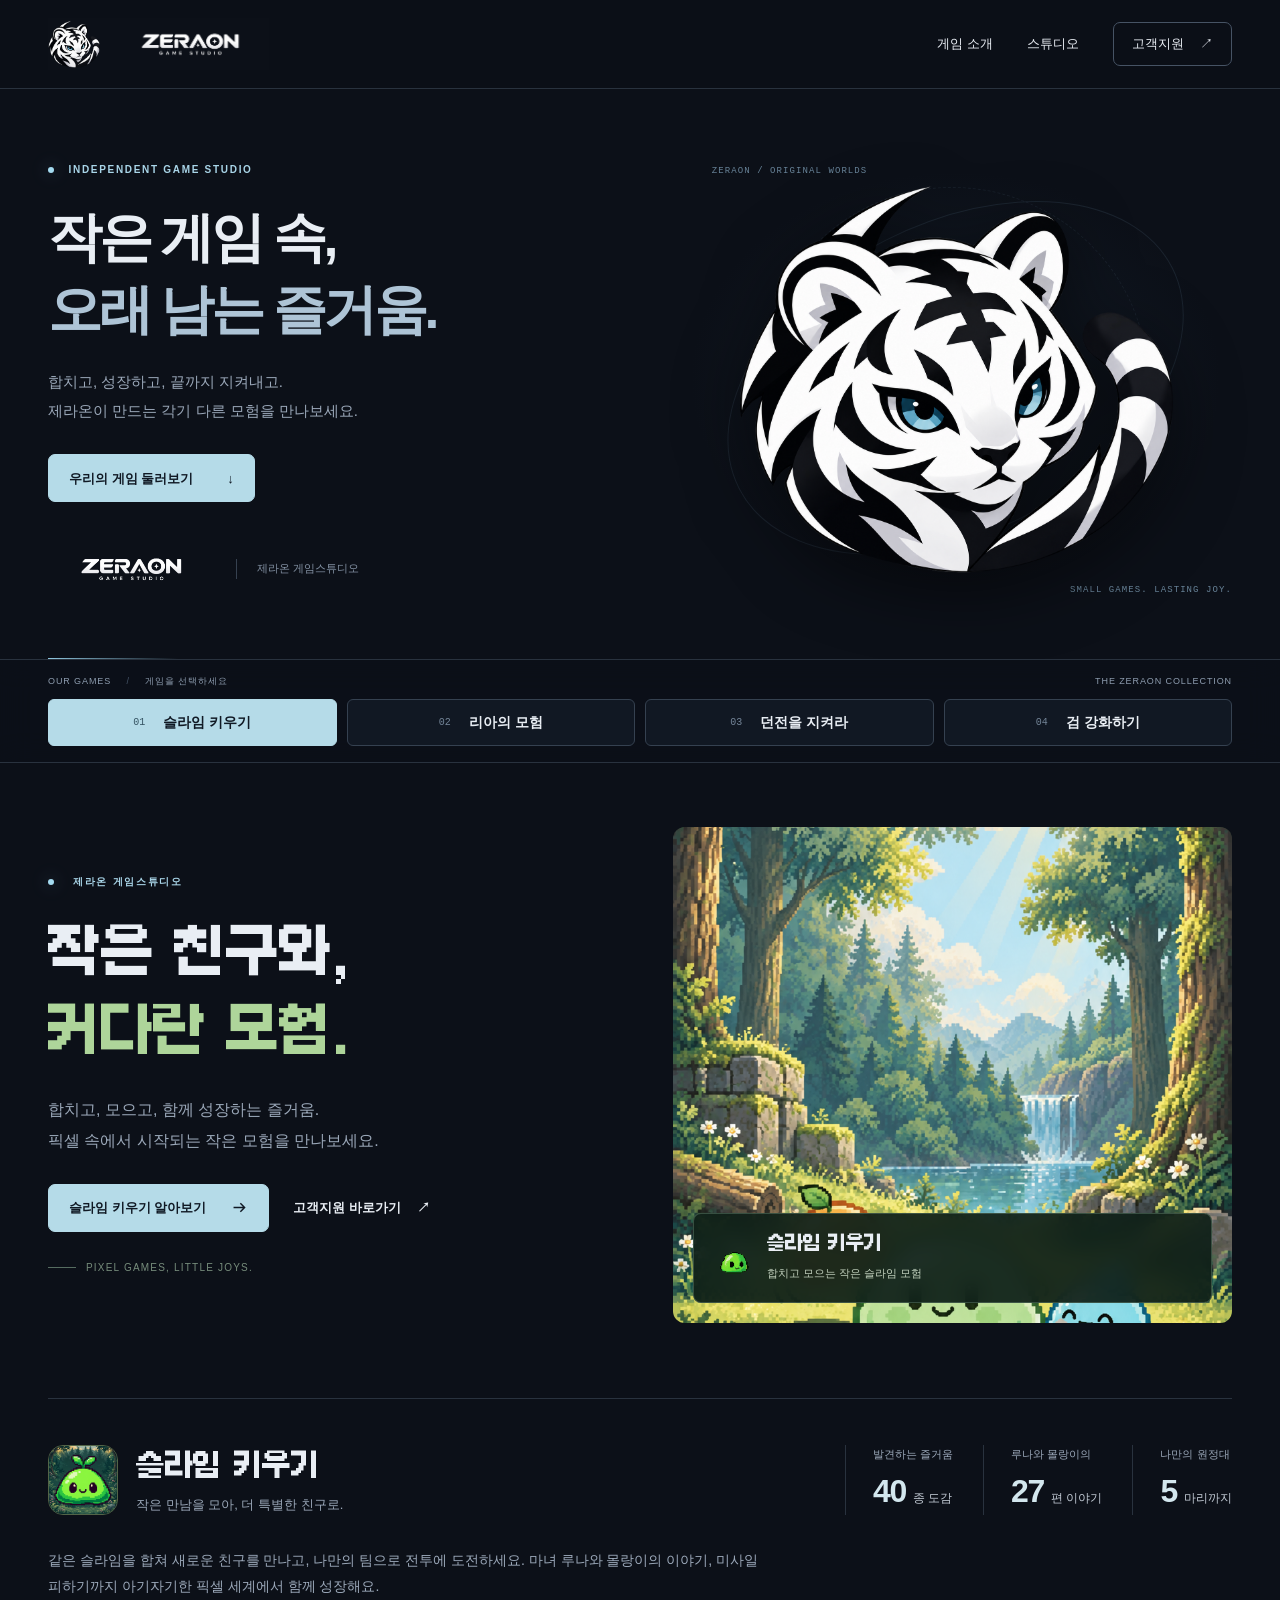
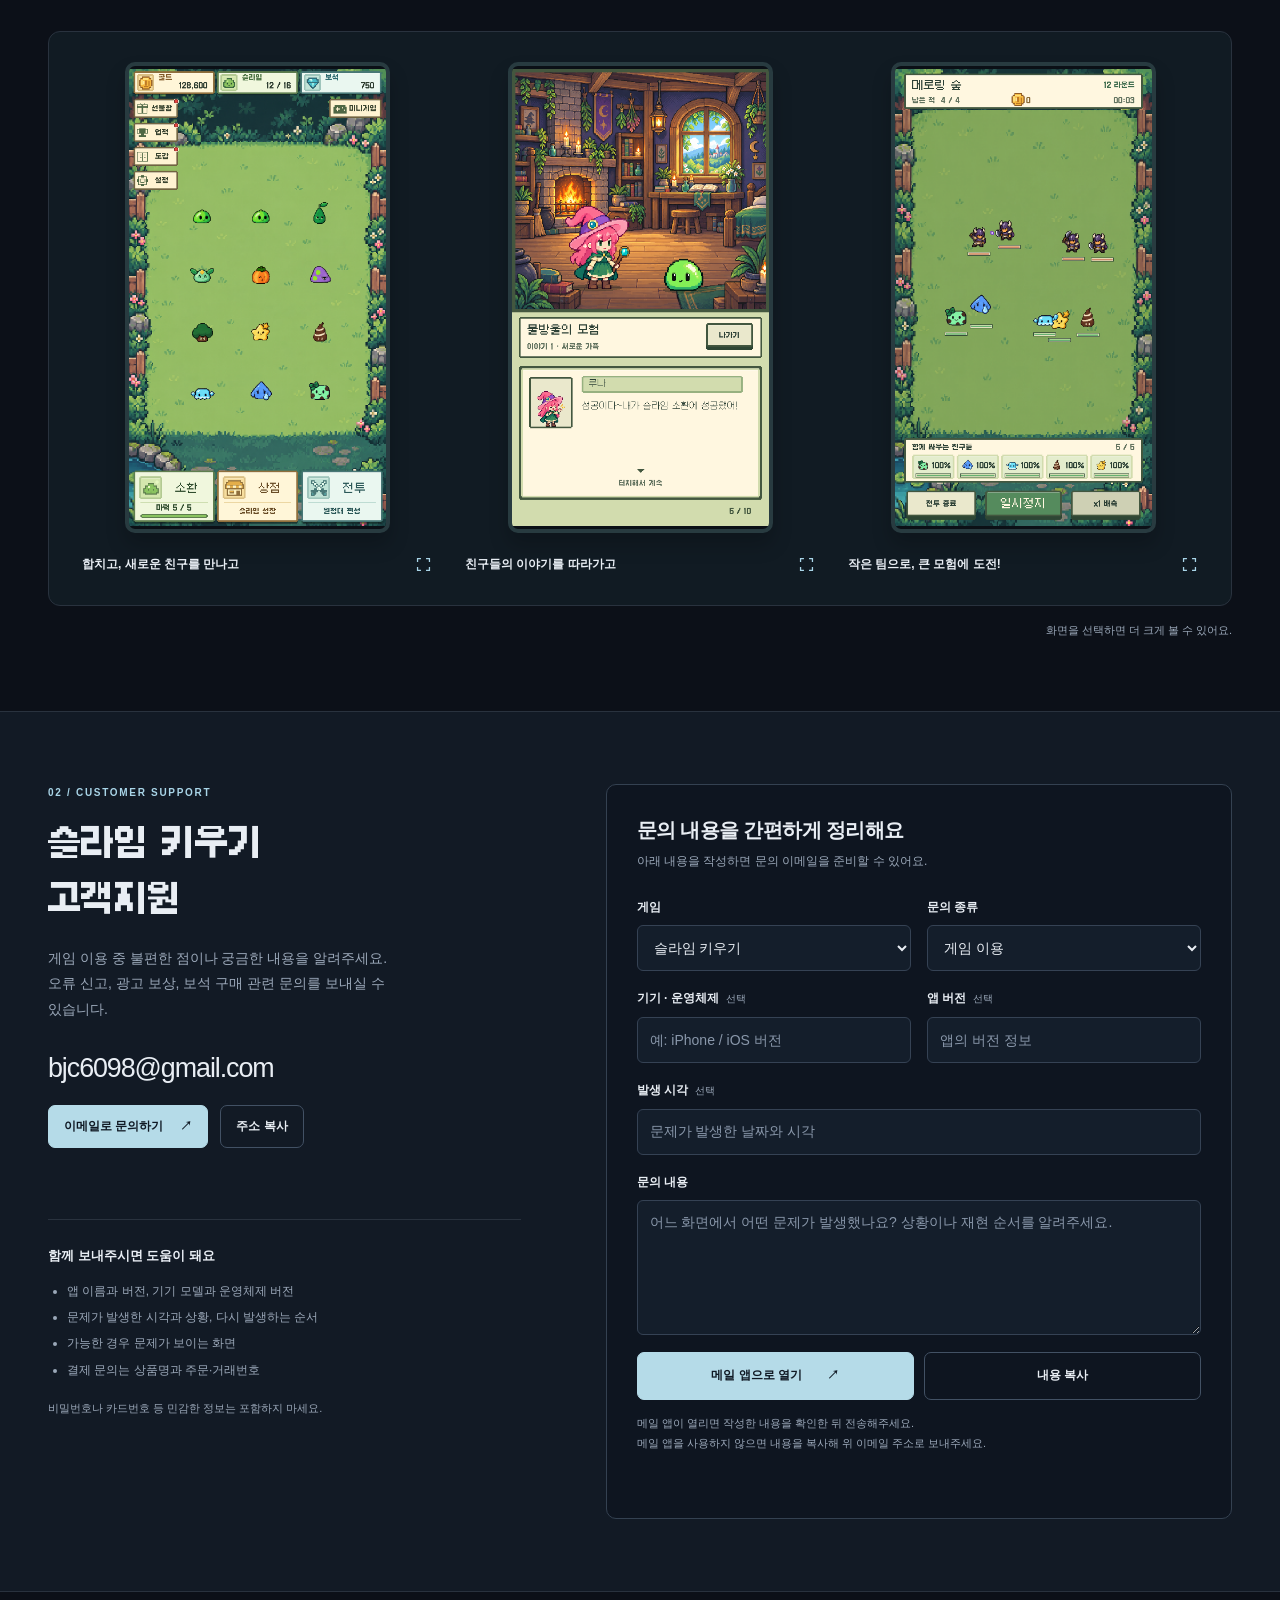
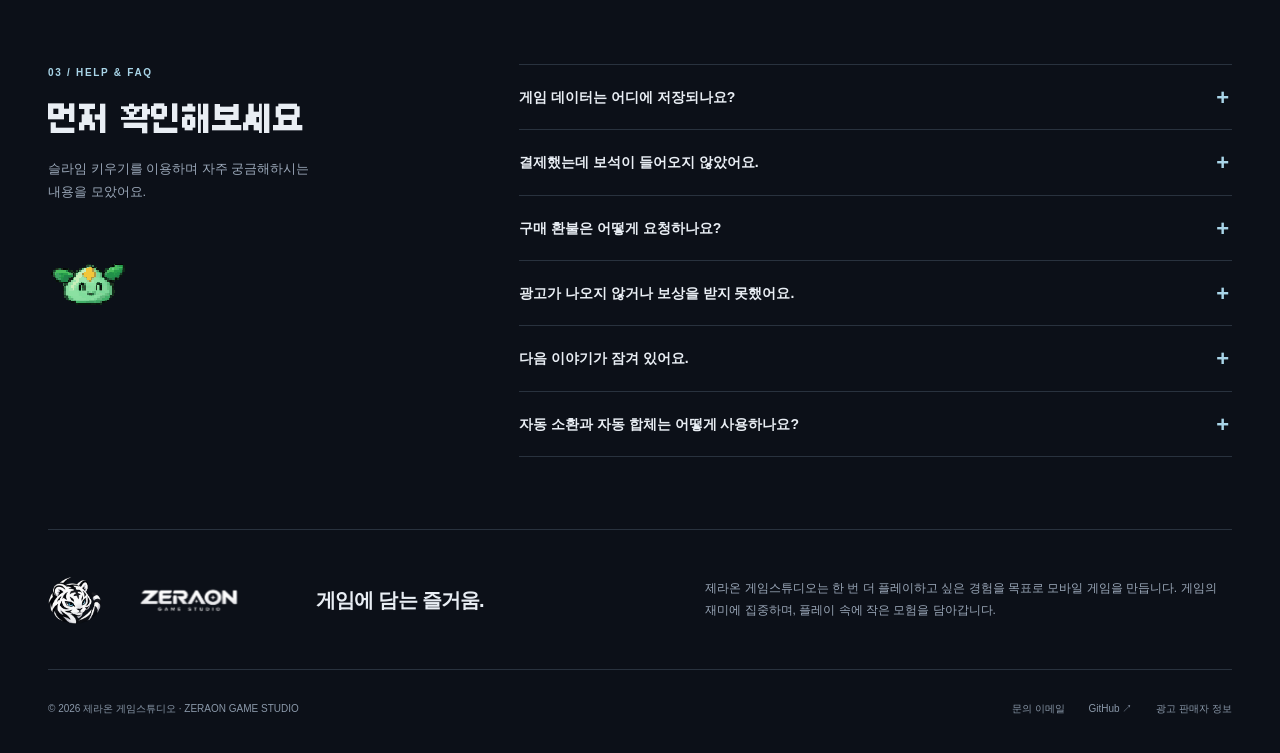
==== commit 64362c03: "Add files via upload" ====
--- a/index.html
+++ b/index.html
@@ -4,269 +4,168 @@
   <meta charset="utf-8">
   <meta name="viewport" content="width=device-width, initial-scale=1">
   <meta name="description" content="제라온 게임스튜디오 공식 홈페이지. 슬라임 키우기, 리아의 모험, 던전을 지켜라, 검 강화하기의 게임 소개와 고객지원을 만나보세요.">
-  <meta name="theme-color" content="#f7f5ed">
+  <meta name="theme-color" content="#0c1018">
   <meta property="og:type" content="website">
   <meta property="og:title" content="제라온 게임스튜디오 · 게임 소개와 고객지원">
   <meta property="og:description" content="작은 게임들, 커다란 즐거움. 게임별 소개와 고객지원을 한곳에서 만나보세요.">
+  <meta property="og:image" content="https://bjc6098.github.io/assets/dungeon/cover.png">
   <meta property="og:url" content="https://bjc6098.github.io/">
   <link rel="canonical" href="https://bjc6098.github.io/">
-  <link rel="icon" href="data:image/svg+xml,%3Csvg xmlns='http://www.w3.org/2000/svg' viewBox='0 0 40 40'%3E%3Crect width='40' height='40' rx='10' fill='%231b4d39'/%3E%3Cpath d='M10 11h20v5L17 25h13v5H10v-5l13-9H10z' fill='%23e8e9bc'/%3E%3C/svg%3E">
+  <link rel="icon" href="assets/brand/tiger.png">
   <title>제라온 게임스튜디오 · 게임 소개와 고객지원</title>
-  <style>
-    @font-face{font-family:StudioPixel;src:url([data-uri]) format('woff');font-weight:700;font-style:normal;font-display:swap}
-    :root{color-scheme:light;--paper:#f7f5ed;--white:#fffef8;--ink:#243d30;--muted:#62705f;--forest:#1b4d39;--sage:#5d7447;--lime:#dbe8b5;--line:#d9dfce;--gold:#e5c67d;--radius:20px}
-    *{box-sizing:border-box}html{scroll-behavior:smooth;scroll-padding-top:108px}body{margin:0;background:var(--paper);color:var(--ink);font:16px/1.8 "Apple SD Gothic Neo","Malgun Gothic",sans-serif;word-break:keep-all;-webkit-font-smoothing:antialiased}a{color:inherit;text-decoration:none}button,input,select,textarea{font:inherit}button,a,summary{-webkit-tap-highlight-color:transparent}button,a{touch-action:manipulation}button{cursor:pointer}img,svg{display:block;max-width:100%}a:focus-visible,button:focus-visible,summary:focus-visible,input:focus-visible,select:focus-visible,textarea:focus-visible{outline:3px solid #668b42;outline-offset:5px}::selection{background:var(--lime);color:var(--forest)}.wrap{width:min(1200px,calc(100% - 72px));margin-inline:auto}.pixel{font-family:StudioPixel,"Apple SD Gothic Neo",sans-serif;font-weight:700;letter-spacing:-.04em}.muted{color:var(--muted)}.skip{position:fixed;top:-80px;left:20px;padding:12px 20px;background:var(--forest);color:#fff;z-index:100}.skip:focus{top:12px}.site-header{position:sticky;top:0;background:#f7f5edf5;backdrop-filter:blur(14px);z-index:20;border-bottom:1px solid #d9dfceaa}.header-inner{min-height:88px;display:flex;align-items:center;justify-content:space-between;gap:28px}.brand{display:inline-flex;align-items:center;gap:12px;flex-shrink:0}.brand-mark{width:36px;height:36px;background:var(--forest);border-radius:10px;padding:8px;color:#e6e8b9}.brand-name{font-size:17px;line-height:1.2;font-weight:800;letter-spacing:.12em}.brand-name small{display:block;font-size:9px;letter-spacing:.2em;margin-top:5px;color:var(--muted)}nav{display:flex;align-items:center;gap:26px;font-size:14px;font-weight:700}nav a{display:inline-flex;align-items:center;min-height:44px}nav a:hover{color:var(--sage)}.nav-contact{padding:8px 17px;border:1px solid #c5d0b8;border-radius:99px}.nav-contact::after{content:"↗";margin-left:10px}.eyebrow{display:flex;align-items:center;gap:9px;color:var(--sage);font-size:12px;font-weight:800;letter-spacing:.09em}.eyebrow::before{content:"";width:7px;height:7px;background:currentColor;box-shadow:4px -4px 0 #6e88533a}.hero{display:grid;grid-template-columns:1fr 1fr;gap:64px;align-items:center;padding-block:64px 76px}.hero h2{font-size:66px;line-height:1.36;margin:22px 0}.hero h2 span{display:block}.hero h2 .green{color:var(--sage)}.hero-copy>p{max-width:440px;color:var(--muted);font-size:17px;line-height:1.95;margin:0}.hero-buttons{display:flex;align-items:center;gap:22px;flex-wrap:wrap;margin-top:30px}.button{display:inline-flex;align-items:center;justify-content:center;gap:14px;min-height:50px;border:1px solid transparent;border-radius:12px;padding:11px 20px;background:var(--forest);color:var(--white);font-size:14px;font-weight:700;transition:background .15s,transform .15s}.button svg,.text-link svg{width:17px;height:17px}.button:hover{background:#2f6246;transform:translateY(-2px)}.button.soft{background:#e7eed8;color:var(--forest);border-color:#d0ddbd}.button.soft:hover{background:#dce7c7}.text-link{display:inline-flex;align-items:center;gap:10px;font-size:14px;font-weight:700;min-height:44px}.text-link:hover{color:var(--sage)}.hero-art{position:relative;aspect-ratio:1/1.06;border-radius:28px;overflow:hidden;background:#ccdfb3;box-shadow:12px 16px 0 #e1e5d3}.hero-art>img{width:100%;height:100%;object-fit:cover;object-position:center 35%}.hero-stamp{position:absolute;top:22px;left:22px;bottom:auto;right:auto;max-width:calc(100% - 44px);display:flex;align-items:center;gap:13px;background:#fffef8ef;padding:15px 18px;border:1px solid #fff;border-radius:14px;box-shadow:0 3px 14px #183a2520}.hero-stamp img{width:46px;height:46px;image-rendering:pixelated}.hero-stamp strong{display:block;font-size:19px;line-height:1.5}.hero-stamp span{font-size:11px;color:var(--muted)}.hero-note{display:flex;align-items:center;gap:10px;margin-top:27px;color:#62705f;font-size:11px;letter-spacing:.06em}.hero-note::before{content:"";width:28px;height:1px;background:#b0bd9c}.section-head{display:flex;align-items:flex-end;justify-content:space-between;gap:30px;margin-bottom:34px}.kicker{color:var(--sage);font-size:11px;letter-spacing:.14em;font-weight:800;margin-bottom:10px}.section-head h2,.support-heading h2,.faq-heading h2{font-size:38px;line-height:1.4;margin:0}.section-head>p{color:var(--muted);font-size:14px;margin:0;max-width:340px}.games{padding:56px 0 72px;border-top:1px solid var(--line)}.game-intro{display:flex;justify-content:space-between;align-items:center;gap:32px;margin-bottom:32px}.game-title{display:flex;align-items:center;gap:18px}.game-icon{width:76px;height:76px;border-radius:19px;border:1px solid #ced9bc}.game-title h3{font-size:31px;line-height:1.45;margin:0 0 6px}.game-title p{margin:0;font-size:14px;color:var(--muted)}.facts{display:flex;gap:32px;margin:0}.facts div{padding-left:28px;border-left:1px solid var(--line)}.facts dt{font-size:12px;color:var(--muted)}.facts dd{font-family:StudioPixel,sans-serif;font-size:28px;line-height:1.6;color:var(--forest);margin:3px 0 0}.facts dd small{font-family:"Apple SD Gothic Neo","Malgun Gothic",sans-serif;font-size:13px;margin-left:4px}.game-description{max-width:680px;margin:0 0 28px;font-size:15px;color:var(--muted)}.screens{display:grid;grid-template-columns:repeat(3,minmax(0,1fr));gap:24px;padding:24px;background:#e9eddf;border:1px solid #dde3d2;border-radius:24px}.screen{margin:0;min-width:0}.screen button{display:block;width:100%;padding:0;border:0;background:transparent;color:var(--ink);text-align:left;border-radius:12px}.screen-visual{display:block;max-width:260px;margin-inline:auto;aspect-ratio:450/800;overflow:hidden;border:5px solid #51694a;border-radius:12px;box-shadow:0 9px 0 #d2dbc4;background:#c0d39f;transition:transform .2s}.screen-visual img{width:100%;height:100%;object-fit:contain;image-rendering:pixelated}.screen button:hover .screen-visual{transform:translateY(-4px)}.screen-caption{display:flex;align-items:center;justify-content:space-between;gap:8px;padding:20px 3px 0;font-size:13px;font-weight:700}.screen-caption svg{width:17px;height:17px;color:var(--sage)}.mobile-scroll{display:none}.screen-note{margin:18px 0 0;text-align:right;color:var(--muted);font-size:12px}.dungeon{display:grid;grid-template-columns:300px 1fr;gap:45px;align-items:center;margin-top:40px;border-radius:22px;background:#172a20;color:#f5f0e0;overflow:hidden}.dungeon-visual{padding:12px 18px;background:#13241c;height:100%;display:grid;place-items:center}.dungeon-art{width:100%;height:260px;object-fit:contain}.dungeon-copy{padding:34px 45px 34px 0}.dungeon .kicker{color:var(--gold)}.dungeon h3{font-size:28px;line-height:1.5;margin:0 0 12px}.dungeon p{font-size:14px;color:#c4cfbf;max-width:620px;margin:0}.tags{display:flex;flex-wrap:wrap;gap:8px;list-style:none;padding:0;margin:20px 0 0}.tags li{font-size:11px;border:1px solid #4b5e48;border-radius:99px;padding:3px 11px;color:#d4dfc9}.support-section{background:#eaf0de;border-block:1px solid #dbe2ce;padding-block:72px}.support-grid{display:grid;grid-template-columns:.86fr 1.14fr;gap:70px;align-items:start}.support-heading h2{font-size:39px;line-height:1.55}.support-heading>p{color:var(--muted);font-size:15px;max-width:370px;margin:18px 0 26px}.support-mail{display:inline-block;font-size:clamp(20px,2.1vw,27px);font-weight:800;letter-spacing:-.04em;line-height:1.5;overflow-wrap:anywhere}.support-mail:hover{color:var(--sage)}.contact-tools{display:flex;flex-wrap:wrap;gap:12px;margin-top:16px}.contact-tools .button{min-height:45px;padding:8px 16px}.needed{margin-top:32px;padding-top:26px;border-top:1px solid #cdd8bc}.needed h3{margin:0 0 10px;font-size:14px}.needed ul{padding-left:19px;margin:0;color:var(--muted);font-size:13px;line-height:2}.privacy-tip{font-size:12px;color:var(--muted);margin:16px 0 0}.support-form{padding:30px;background:var(--white);border:1px solid #d1dcbf;border-radius:22px;box-shadow:0 10px 0 #dbe3cd}.support-form h3{font-size:21px;margin:0 0 6px;line-height:1.5}.form-intro{font-size:13px;color:var(--muted);margin:0 0 23px}.form-row{display:grid;grid-template-columns:1fr 1fr;gap:16px}.field{display:block;margin-bottom:17px;min-width:0}.field>span{display:block;font-size:12px;font-weight:700;margin-bottom:7px}.field small{font-size:11px;color:var(--muted);font-weight:400;margin-left:4px}input,select,textarea{display:block;width:100%;min-width:0;border:1px solid #d5ddca;background:#f9faf4;color:var(--ink);border-radius:9px;padding:11px 12px;font-size:15px;line-height:1.5}input,select{min-height:46px}textarea{resize:vertical;min-height:135px}::placeholder{color:#687361;opacity:1}.purchase-extra[hidden]{display:none}.form-actions{display:flex;gap:10px;align-items:center;flex-wrap:wrap}.form-actions .button{flex:1;white-space:nowrap}.form-note{font-size:11px;line-height:1.8;color:var(--muted);margin:14px 0 0}.status{font-size:12px;color:var(--forest);min-height:24px;margin:10px 0 0}.faq{display:grid;grid-template-columns:.72fr 1.28fr;gap:60px;padding-block:72px}.faq-heading p{font-size:14px;color:var(--muted);max-width:300px}.faq-mascot{width:82px;height:82px;image-rendering:pixelated;margin-top:30px}.faq-list{border-top:1px solid var(--line)}details{border-bottom:1px solid var(--line)}summary{position:relative;padding:21px 42px 21px 0;cursor:pointer;list-style:none;font-size:15px;font-weight:700;line-height:1.6;min-height:60px}summary::-webkit-details-marker{display:none}summary::marker{content:""}summary::after{content:"+";position:absolute;right:3px;top:22px;color:var(--sage);font-size:24px;line-height:1}details[open] summary::after{content:"−"}details[open] summary{color:var(--forest)}.answer{padding:0 36px 23px 0;color:var(--muted);font-size:14px;line-height:1.95}.answer p{margin:0 0 9px}.answer p:last-child{margin-bottom:0}.answer a{text-decoration:underline;text-underline-offset:4px;color:var(--forest)}.studio{padding-block:36px 42px;border-top:1px solid var(--line);display:grid;grid-template-columns:.6fr 1.4fr;gap:60px}.studio h2{font-size:22px;line-height:1.5;margin:0}.studio p{margin:0;font-size:14px;color:var(--muted);max-width:650px}.site-footer{border-top:1px solid var(--line);padding-block:26px 30px;display:flex;justify-content:space-between;gap:24px;align-items:center;font-size:11px;color:var(--muted)}.footer-links{display:flex;flex-wrap:wrap;gap:22px}.footer-links a{display:inline-flex;min-height:34px;align-items:center}.footer-links a:hover{color:var(--forest)}dialog{padding:18px;border:1px solid #a2b294;border-radius:18px;background:var(--paper);color:var(--ink);max-width:min(480px,94vw);max-height:94vh;box-shadow:0 20px 80px #10241750}dialog::backdrop{background:#152b24c9;backdrop-filter:blur(5px)}.dialog-header{display:flex;align-items:center;justify-content:space-between;gap:20px;margin-bottom:12px}.dialog-header strong{font-size:14px}.dialog-close{width:44px;height:44px;border:1px solid var(--line);border-radius:9px;background:#fffef8;color:var(--forest);font-size:25px;line-height:1}.dialog-image{max-height:76vh;width:auto;max-width:100%;margin:auto;image-rendering:pixelated}.noscript-note{padding:10px;border:1px solid var(--line);font-size:13px}
-    @media(max-width:1050px){.wrap{width:calc(100% - 56px)}.hero{gap:38px}.hero h2{font-size:55px}.hero-copy>p{font-size:15px}.support-grid{gap:38px}.facts{gap:20px}.facts div{padding-left:20px}.dungeon{grid-template-columns:260px 1fr;gap:30px}.dungeon-copy{padding-right:28px}.faq{gap:40px}}
-    @media(max-width:780px){.hero{gap:32px;padding-block:48px 58px}.hero h2{font-size:44px}.hero-buttons{gap:10px}.hero-buttons .button{padding-inline:14px}.hero-copy>p{font-size:14px}.hero-stamp{inset:13px auto auto 13px;max-width:calc(100% - 26px);padding:11px}.hero-stamp strong{font-size:16px}.hero-stamp img{width:35px;height:35px}.game-intro{align-items:flex-start;gap:24px;flex-wrap:wrap}.facts{gap:28px}.facts div:first-child{padding-left:0;border:0}.section-head{align-items:flex-start;flex-direction:column;gap:16px}.section-head>p{max-width:none}.screens{gap:16px;padding:18px}.screen-caption{font-size:11px}.support-grid{grid-template-columns:1fr;gap:34px}.support-heading>p{max-width:560px}.needed{max-width:560px}.faq{grid-template-columns:1fr;gap:25px}.faq-heading p{max-width:none}.faq-mascot{display:none}.dungeon{grid-template-columns:210px 1fr;gap:24px}.dungeon-copy{padding:28px 24px 28px 0}.dungeon-art{height:225px}.studio{grid-template-columns:1fr;gap:16px}.site-footer{align-items:flex-start;flex-direction:column;gap:13px}}
-    @media(max-width:600px){html{scroll-padding-top:132px}.wrap{width:calc(100% - 40px)}.header-inner{min-height:110px;flex-wrap:wrap;gap:6px;padding-block:13px 8px}.brand-mark{width:32px;height:32px}.brand-name{font-size:15px}.brand-name small{font-size:8px}nav{width:100%;justify-content:space-between;gap:16px;font-size:12px}nav a{min-height:39px}.nav-contact{padding:4px 13px}.hero{grid-template-columns:1fr;padding-block:36px 48px;gap:34px}.hero h2{font-size:44px;margin-block:18px}.hero-copy>p{font-size:15px;max-width:400px}.hero-buttons{gap:16px;margin-top:25px}.hero-note{margin-top:22px}.hero-art{width:100%;max-width:420px;justify-self:center;border-radius:20px;box-shadow:7px 9px 0 #e1e5d3}.hero-stamp{padding:12px 15px;inset:16px auto auto 16px;max-width:calc(100% - 32px)}.hero-stamp strong{font-size:18px}.hero-stamp img{width:40px;height:40px}.games{padding-block:38px 45px}.section-head{margin-bottom:26px}.section-head h2,.faq-heading h2{font-size:31px}.game-title{gap:13px}.game-icon{width:62px;height:62px;border-radius:16px}.game-title h3{font-size:27px}.game-title p{font-size:12px}.facts{width:100%;justify-content:space-between;gap:12px}.facts div{padding-left:18px}.facts dt{font-size:11px}.facts dd{font-size:26px}.game-description{font-size:14px}.screens{display:grid;grid-auto-flow:column;grid-auto-columns:80%;grid-template-columns:none;overflow-x:auto;scroll-snap-type:x mandatory;gap:20px;padding:21px 20px 24px;border-radius:18px}.screen{scroll-snap-align:center}.screen-visual{max-width:none}.screen-caption{font-size:12px}.mobile-scroll{display:block;font-size:11px;color:var(--muted);margin:12px 0 0}.screen-note{display:none}.dungeon{grid-template-columns:1fr;gap:0;margin-top:30px}.dungeon-visual{height:220px;padding:0 16px}.dungeon-art{height:225px;width:290px}.dungeon-copy{padding:24px}.dungeon h3{font-size:26px}.dungeon p{font-size:13px}.support-section{padding-block:45px}.support-heading h2{font-size:33px}.support-heading>p{font-size:14px}.support-mail{font-size:23px}.support-form{padding:22px 18px;border-radius:17px}.form-row{gap:12px}input,select,textarea{font-size:16px;padding:10px}.form-actions .button{flex:auto;font-size:13px;padding-inline:13px}.faq{padding-block:45px}.faq-heading p{font-size:13px}summary{font-size:14px;padding-block:20px}.answer{font-size:13px;padding-right:16px}.studio{padding-block:30px}.studio p{font-size:13px}.footer-links{gap:20px}.site-footer{font-size:10px}.dialog-image{max-height:70vh}}
-    @media(max-width:360px){.hero h2{font-size:38px}.hero-buttons{gap:8px}.hero-buttons .button{font-size:12px;padding-inline:12px}.text-link{font-size:12px}.game-title h3{font-size:25px}.game-icon{width:55px;height:55px}.facts{gap:8px}.facts div{padding-left:12px}.support-heading h2{font-size:30px}.support-mail{font-size:21px}.form-row{grid-template-columns:1fr;gap:0}.form-actions{flex-direction:column;align-items:stretch}.form-actions .button{width:100%}}
-    @media(prefers-reduced-motion:reduce){html{scroll-behavior:auto}*,*::before,*::after{transition:none!important;animation:none!important}.button:hover,.screen button:hover .screen-visual{transform:none}}
-    [hidden]{display:none!important}
-    .studio-intro{display:flex;align-items:center;justify-content:space-between;gap:36px;padding-block:38px 34px}
-    .studio-intro h1{font-size:38px;line-height:1.4;margin:0}
-    .studio-intro>p{font-size:14px;color:var(--muted);margin:0}
-    .game-navigation{position:sticky;top:88px;z-index:15;background:var(--paper);border-block:1px solid var(--line);padding:12px 0 14px}
-    .game-navigation-heading{display:flex;justify-content:space-between;gap:16px;font-size:10px;letter-spacing:.05em;color:var(--muted);margin-bottom:8px}
-    .game-tabs{display:flex;gap:10px;overflow-x:auto;scrollbar-width:thin;padding:5px;margin:-5px;overscroll-behavior-x:contain}
-    .game-tab{display:inline-flex;flex-shrink:0;align-items:center;justify-content:center;gap:12px;min-height:46px;padding:10px 22px;border:1px solid var(--line);border-radius:10px;background:var(--white);font-size:14px;font-weight:700;white-space:nowrap}
-    .game-tab span{font-size:10px;opacity:.65;font-variant-numeric:tabular-nums}
-    .game-tab:hover{background:#e7eed8}
-    .game-tab[aria-selected="true"]{background:var(--forest);border-color:var(--forest);color:var(--white)}
-    .tab-scroll-hint{display:none;margin:7px 0 0;font-size:10px;color:var(--muted)}
-    html{scroll-padding-top:220px}
-    #support,#faq{position:relative}
-    .route-anchor{position:absolute;top:0;left:0;width:1px;height:1px;pointer-events:none;scroll-margin-top:220px}
-    .game-content{padding-block:48px 64px}
-    .game-content .dungeon{margin-top:0;min-height:350px;grid-template-columns:40% 1fr}
-    .game-content .dungeon-art{height:320px}
-    .game-content .dungeon h3{font-size:38px}
-    .game-content .dungeon .button{margin-top:25px;background:var(--gold);color:#20382b}
-    .game-content .dungeon .button:hover{background:#f1d593}
-    .notice-game{display:grid;grid-template-columns:1.2fr .8fr;gap:48px;align-items:center;min-height:350px;border:1px solid var(--line);border-radius:22px;padding:48px;background:var(--white)}
-    .notice-game h2{font-size:42px;line-height:1.45;margin:8px 0 20px}
-    .notice-game p{font-size:15px;color:var(--muted);max-width:480px;margin:0 0 25px}
-    .notice-index{display:grid;place-content:center;text-align:center;min-height:250px;border-radius:16px;background:#ecf0df;font:700 100px/1 StudioPixel,sans-serif;color:#a0b38a}
-    .notice-index small{font:700 12px/1.7 "Apple SD Gothic Neo","Malgun Gothic",sans-serif;letter-spacing:.05em;color:var(--muted);margin-top:20px}
-    @media(max-width:780px){.studio-intro h1{font-size:32px}.studio-intro>p{font-size:13px}.notice-game{gap:28px;padding:32px}.notice-game h2{font-size:34px}.notice-index{min-height:220px;font-size:80px}.game-content .dungeon{grid-template-columns:36% 1fr}.game-content .dungeon h3{font-size:32px}}
-    @media(max-width:600px){html{scroll-padding-top:235px}.studio-intro{display:block;padding-block:28px}.studio-intro h1{font-size:31px}.studio-intro>p{margin-top:16px;font-size:13px}.game-navigation{top:110px;padding-block:9px 10px}.game-tab{font-size:13px;padding:9px 15px;gap:8px;min-height:44px}.game-tabs{gap:8px}.tab-scroll-hint{display:block}.game-content{padding-block:30px 40px}.notice-game{grid-template-columns:1fr;padding:26px;gap:26px;min-height:0}.notice-game h2{font-size:32px}.notice-game p{font-size:14px}.notice-index{min-height:135px;font-size:52px}.notice-index small{margin-top:12px}.game-content .dungeon{grid-template-columns:1fr;min-height:0}.game-content .dungeon-art{height:225px}.game-content .dungeon h3{font-size:28px}}
-
-  </style>
+  <link rel="stylesheet" href="assets/studio.css">
 </head>
 <body>
   <a class="skip" href="#main">본문으로 바로가기</a>
   <header class="site-header"><div class="wrap header-inner">
-    <a class="brand" href="#main" aria-label="제라온 게임스튜디오 홈"><svg class="brand-mark" viewBox="0 0 24 24" fill="none" aria-hidden="true"><path d="M3 4h18v4L9 16h12v4H3v-4l12-8H3z" fill="currentColor"/></svg><span class="brand-name">ZERAON<small>GAME STUDIO</small></span></a>
-    <nav aria-label="주요 메뉴"><a href="#games">게임 소개</a><a href="#faq" data-current-section="faq">자주 묻는 질문</a><a href="#support" data-current-section="support" class="nav-contact">고객지원</a></nav>
-  </div></header>
+      <a class="brand" href="#studio-home" aria-label="제라온 게임스튜디오 홈">
+        <img class="brand-tiger" src="assets/brand/tiger.png" alt="" width="64" height="64">
+        <img class="brand-wordmark" src="assets/brand/wordmark.png" alt="ZERAON GAME STUDIO" width="180" height="54">
+      </a>
+      <nav aria-label="주요 메뉴"><a href="#games">게임 소개</a><a href="#about">스튜디오</a><a class="nav-contact" href="#slime-support" data-current-section="support">고객지원 <span aria-hidden="true">↗</span></a></nav>
+    </div></header>
   <main id="main">
-    <section class="wrap studio-intro" aria-labelledby="studio-home-title"><div><div class="kicker">ZERAON GAME STUDIO</div><h1 id="studio-home-title" class="pixel">작은 게임들,<br>커다란 즐거움.</h1></div><p>오늘은 어떤 모험을 떠나볼까요?<br>게임을 선택해 소개와 고객지원을 만나보세요.</p></section>
-    <div id="games" class="game-navigation"><div class="wrap"><div class="game-navigation-heading"><span>게임을 선택하세요</span><span>04 GAMES</span></div><div class="game-tabs" role="tablist" aria-label="게임별 소개와 고객지원"><a id="tab-slime" class="game-tab" role="tab" data-game="slime" aria-controls="game-panel-slime" aria-selected="true" tabindex="0" href="#slime"><span aria-hidden="true">01</span>슬라임 키우기</a><a id="tab-ria" class="game-tab" role="tab" data-game="ria" aria-controls="game-panel-ria" aria-selected="false" tabindex="-1" href="#ria"><span aria-hidden="true">02</span>리아의 모험</a><a id="tab-dungeon" class="game-tab" role="tab" data-game="dungeon" aria-controls="game-panel-dungeon" aria-selected="false" tabindex="-1" href="#dungeon"><span aria-hidden="true">03</span>던전을 지켜라</a><a id="tab-sword" class="game-tab" role="tab" data-game="sword" aria-controls="game-panel-sword" aria-selected="false" tabindex="-1" href="#sword"><span aria-hidden="true">04</span>검 강화하기</a></div><p class="tab-scroll-hint">옆으로 넘겨 다른 게임을 선택할 수 있어요.</p></div></div>
+    <section id="studio-home" class="studio-intro wrap" aria-labelledby="studio-home-title">
+      <div class="studio-hero-copy"><p class="kicker"><span class="live-dot" aria-hidden="true"></span> INDEPENDENT GAME STUDIO</p>
+        <h1 id="studio-home-title">작은 게임 속,<br><span>오래 남는 즐거움.</span></h1>
+        <p class="studio-lead">합치고, 성장하고, 끝까지 지켜내고.<br>제라온이 만드는 각기 다른 모험을 만나보세요.</p>
+        <a class="button studio-cta" href="#games">우리의 게임 둘러보기 <span aria-hidden="true">↓</span></a>
+        <div class="studio-signature"><img src="assets/brand/wordmark.png" alt="ZERAON GAME STUDIO" width="300" height="90"><span>제라온 게임스튜디오</span></div>
+      </div>
+      <div class="studio-hero-art" aria-hidden="true"><div class="orbit orbit-one"></div><div class="orbit orbit-two"></div><span class="art-coordinate coordinate-top">ZERAON / ORIGINAL WORLDS</span><img src="assets/brand/tiger.png" alt="" width="620" height="620" fetchpriority="high"><span class="art-coordinate coordinate-bottom">SMALL GAMES. LASTING JOY.</span></div>
+    </section>
+    <div id="games" class="game-navigation"><div class="wrap"><div class="game-navigation-heading"><span>OUR GAMES <b aria-hidden="true">/</b> 게임을 선택하세요</span><span>THE ZERAON COLLECTION</span></div><div class="game-tabs" role="tablist" aria-label="게임별 소개와 고객지원"><a id="tab-slime" class="game-tab" role="tab" data-game="slime" aria-controls="game-panel-slime" aria-selected="true" tabindex="0" href="#slime"><span aria-hidden="true">01</span>슬라임 키우기</a><a id="tab-ria" class="game-tab" role="tab" data-game="ria" aria-controls="game-panel-ria" aria-selected="false" tabindex="-1" href="#ria"><span aria-hidden="true">02</span>리아의 모험</a><a id="tab-dungeon" class="game-tab" role="tab" data-game="dungeon" aria-controls="game-panel-dungeon" aria-selected="false" tabindex="-1" href="#dungeon"><span aria-hidden="true">03</span>던전을 지켜라</a><a id="tab-sword" class="game-tab" role="tab" data-game="sword" aria-controls="game-panel-sword" aria-selected="false" tabindex="-1" href="#sword"><span aria-hidden="true">04</span>검 강화하기</a></div><p class="tab-scroll-hint">옆으로 넘겨 다른 게임을 선택할 수 있어요.</p></div></div>
     <div id="game-panels"><section id="game-panel-slime" class="game-panel" role="tabpanel" data-game="slime" aria-labelledby="tab-slime">    <section class="wrap hero" aria-labelledby="hero-title">
       <div class="hero-copy"><div class="eyebrow">제라온 게임스튜디오</div><h2 id="hero-title" class="pixel"><span>작은 친구와,</span><span class="green">커다란 모험.</span></h2><p>합치고, 모으고, 함께 성장하는 즐거움.<br>픽셀 속에서 시작되는 작은 모험을 만나보세요.</p><div class="hero-buttons"><a class="button" href="#slime">슬라임 키우기 알아보기 <svg viewBox="0 0 20 20" fill="none" aria-hidden="true"><path d="M3 10h13m-5-5 5 5-5 5" stroke="currentColor" stroke-width="1.7"/></svg></a><a class="text-link" href="#support">고객지원 바로가기 <span aria-hidden="true">↗</span></a></div><div class="hero-note">PIXEL GAMES, LITTLE JOYS.</div></div>
-      <div class="hero-art"><img src="[data-uri]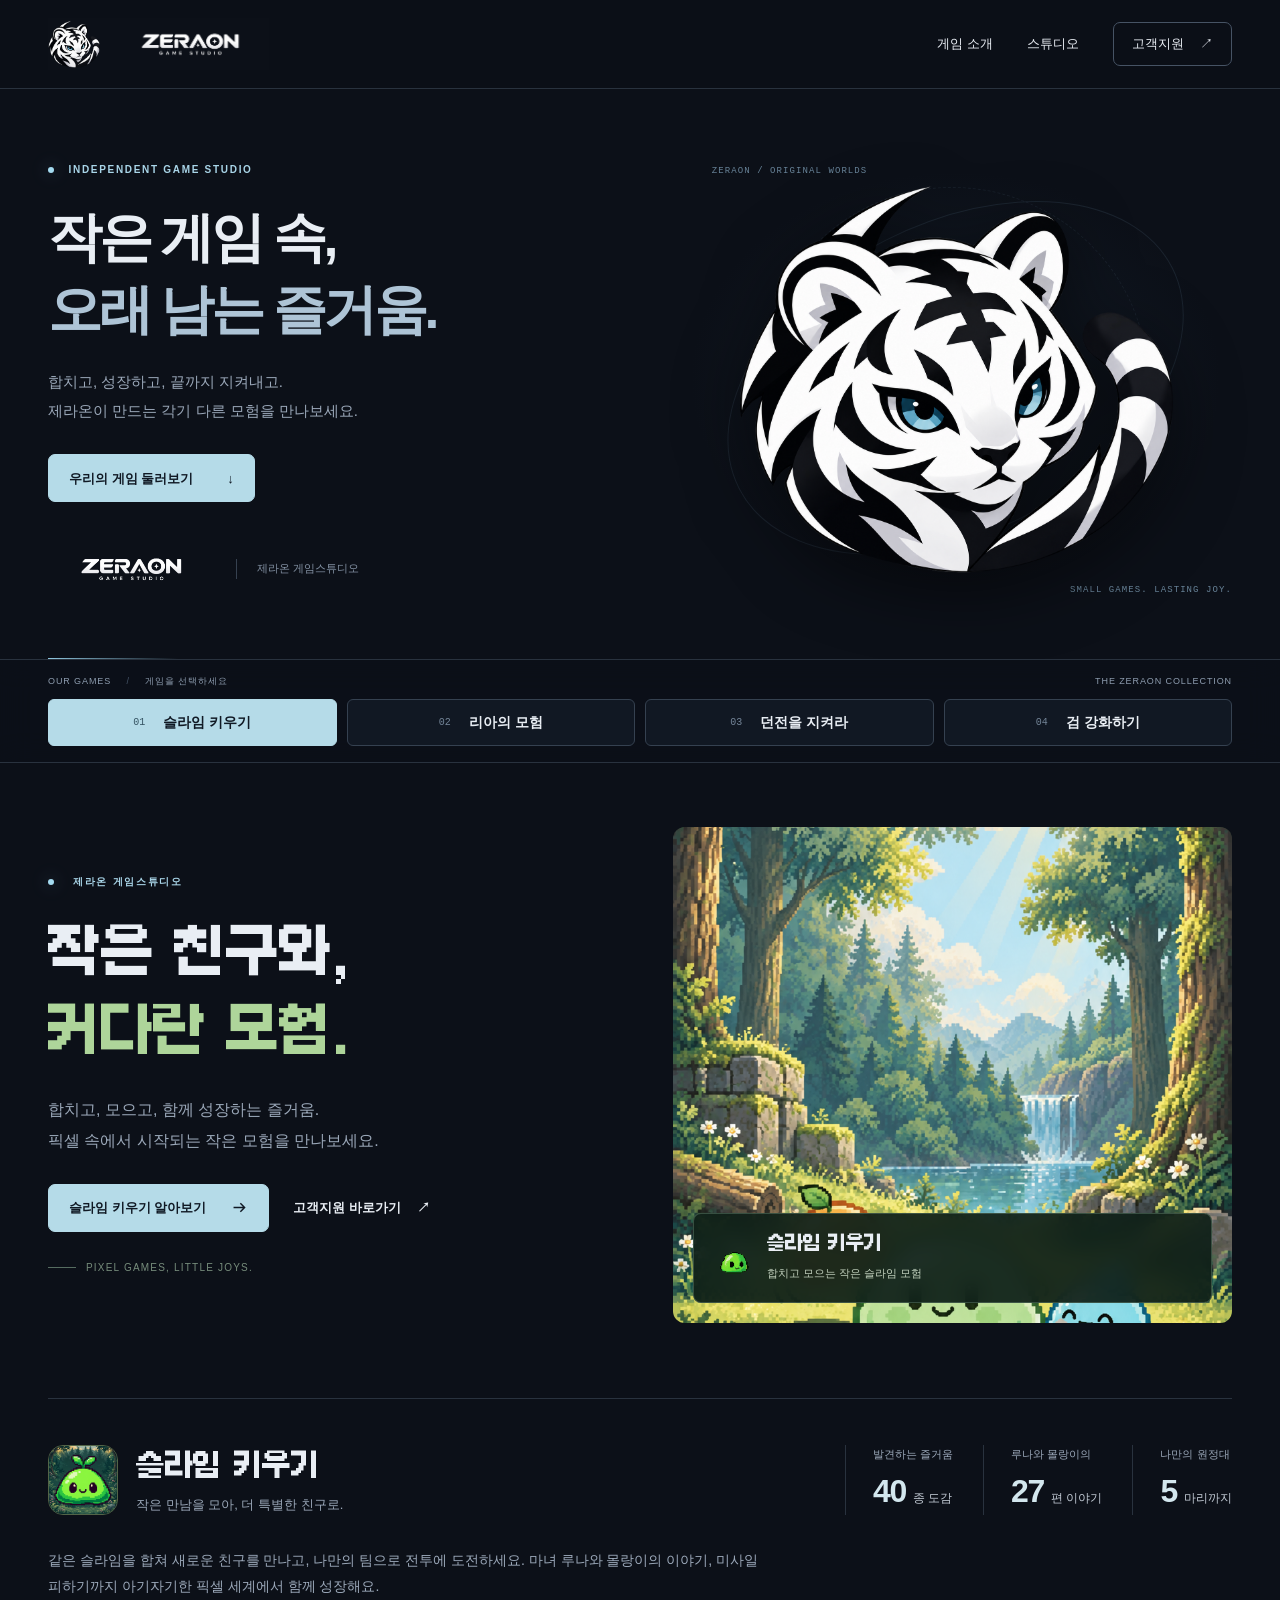
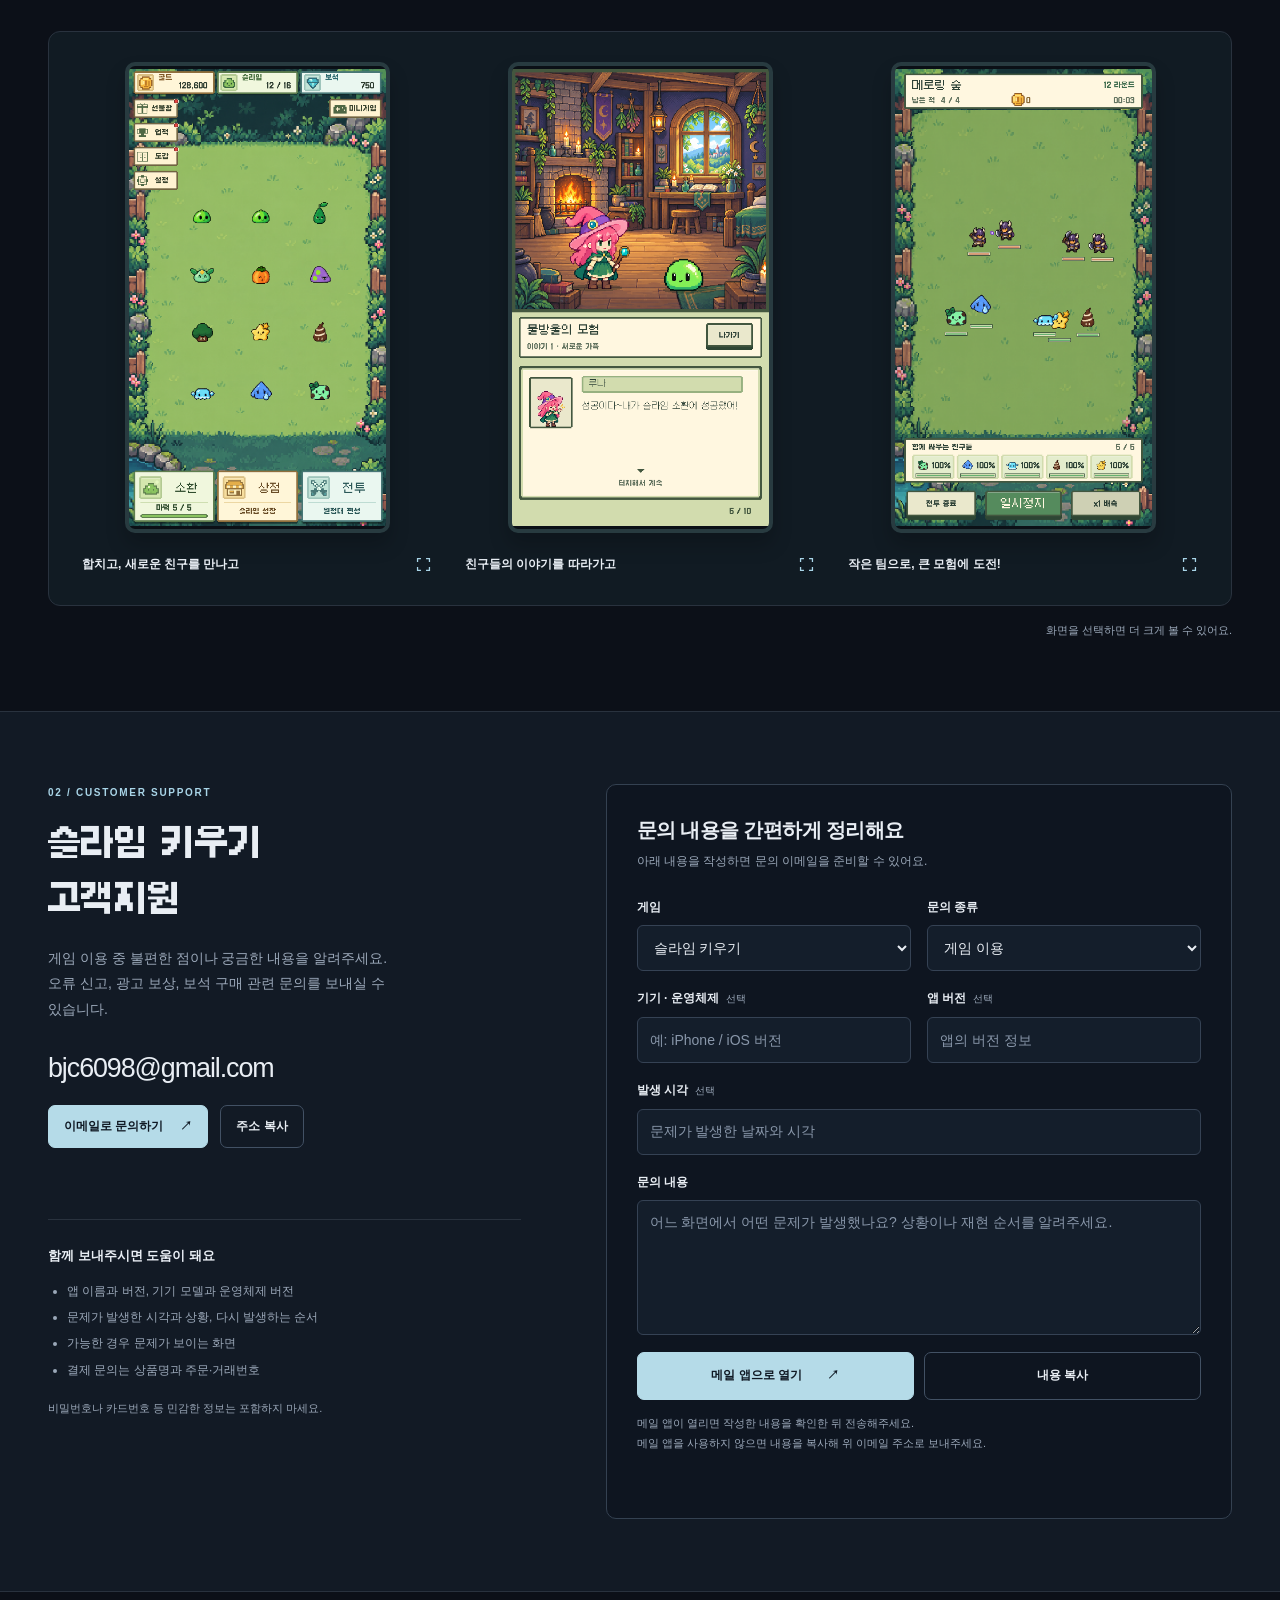
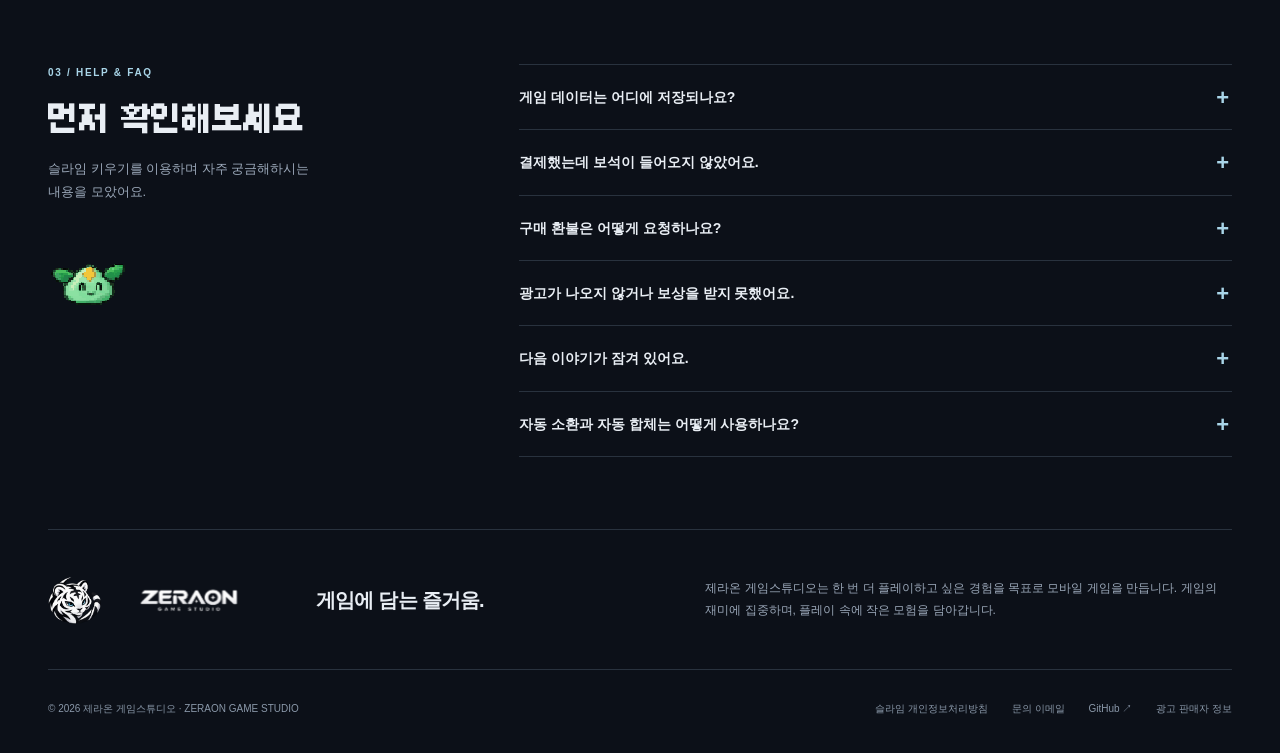
==== commit 72e4850b: "Link Slime privacy policy from support homepage" ====
--- a/index.html
+++ b/index.html
@@ -162,7 +162,7 @@
     </div></section>
     <section id="about" class="wrap studio" aria-labelledby="studio-title"><div class="studio-about-brand"><img src="assets/brand/tiger.png" alt="" width="88" height="88"><img src="assets/brand/wordmark.png" alt="ZERAON GAME STUDIO" width="230" height="69"></div><h2 id="studio-title">게임에 담는 즐거움.</h2><p>제라온 게임스튜디오는 한 번 더 플레이하고 싶은 경험을 목표로 모바일 게임을 만듭니다. 게임의 재미에 집중하며, 플레이 속에 작은 모험을 담아갑니다.</p></section>
   </main>
-  <footer class="wrap site-footer"><span>© 2026 제라온 게임스튜디오 · ZERAON GAME STUDIO</span><div class="footer-links"><a href="mailto:bjc6098@gmail.com">문의 이메일</a><a href="https://github.com/bjc6098" target="_blank" rel="noopener noreferrer">GitHub ↗</a><a href="https://bjc6098.github.io/app-ads.txt">광고 판매자 정보</a></div></footer>
+  <footer class="wrap site-footer"><span>© 2026 제라온 게임스튜디오 · ZERAON GAME STUDIO</span><div class="footer-links"><a href="slime-privacy.html">슬라임 개인정보처리방침</a><a href="mailto:bjc6098@gmail.com">문의 이메일</a><a href="https://github.com/bjc6098" target="_blank" rel="noopener noreferrer">GitHub ↗</a><a href="https://bjc6098.github.io/app-ads.txt">광고 판매자 정보</a></div></footer>
   <dialog id="screen-dialog" aria-labelledby="dialog-title"><div class="dialog-header"><strong id="dialog-title">게임 화면</strong><button type="button" class="dialog-close" aria-label="게임 화면 닫기">×</button></div><img class="dialog-image" id="dialog-image" alt=""></dialog>
   <script type="application/json" id="game-catalog">[{"id":"slime","title":"슬라임 키우기","presentation":"slime","topics":["게임 이용","오류 신고","보석 구매 · 결제","광고 보상","제안 · 기타"],"support_description":"게임 이용 중 불편한 점이나 궁금한 내용을 알려주세요. 오류 신고, 광고 보상, 보석 구매 관련 문의를 보내실 수 있습니다.","faq":[{"question":"게임 데이터는 어디에 저장되나요?","answer":"<p>슬라임 키우기의 게임 진행은 사용 중인 기기에 저장됩니다. 현재 별도 계정 기반 클라우드 저장이나 기기 간 동기화 기능은 제공하지 않습니다.<\/p><p>앱 삭제나 앱 데이터 초기화 시 진행 정보가 사라질 수 있습니다. 저장과 관련된 문제가 있다면 현재 상태를 유지한 채 문의해주세요.<\/p>"},{"question":"결제했는데 보석이 들어오지 않았어요.","answer":"<p>네트워크 연결과 스토어 구매 내역을 확인한 뒤 앱을 다시 실행해주세요. 승인 대기 중인 결제는 승인이 완료된 후 지급됩니다.<\/p><p>계속 지급되지 않으면 상품명, 결제 시각, 주문·거래번호를 적어 문의해주세요.<\/p>"},{"question":"구매 환불은 어떻게 요청하나요?","answer":"<p>iPhone·iPad에서 구매한 항목은 <a href=\"https://support.apple.com/ko-kr/118223\" target=\"_blank\" rel=\"noopener noreferrer\">Apple 환불 안내 ↗<\/a>를, Android에서 구매한 항목은 <a href=\"https://support.google.com/googleplay/answer/2479637?hl=ko\" target=\"_blank\" rel=\"noopener noreferrer\">Google Play 환불 안내 ↗<\/a>를 확인해주세요.<\/p><p>환불 가능 여부는 해당 스토어의 정책과 심사에 따릅니다. 구매 확인에 도움이 필요하면 고객지원으로 문의해주세요.<\/p>"},{"question":"광고가 나오지 않거나 보상을 받지 못했어요.","answer":"<p>인터넷 연결을 확인하고 잠시 후 다시 시도해주세요. 광고 준비 상태에 따라 바로 표시되지 않을 수 있습니다. 보상형 광고는 광고에서 보상 획득이 확인된 경우 지급됩니다.<\/p><p>문제가 반복되면 광고를 본 시각, 이용한 화면, 기기 정보를 함께 보내주세요.<\/p>"},{"question":"다음 이야기가 잠겨 있어요.","answer":"<p>이야기는 새로운 단계의 슬라임을 발견하고 앞선 이야기를 완료하면 순서대로 열립니다. 이전 이야기의 보상까지 받았는지 확인해주세요.<\/p>"},{"question":"자동 소환과 자동 합체는 어떻게 사용하나요?","answer":"<p>상점에서 보석으로 해당 기능을 해금하고 강화할 수 있습니다. 해금한 뒤에는 게임 화면의 자동 소환·자동 합체 버튼에서 켜거나 끌 수 있어요.<\/p>"}]},{"id":"ria","title":"리아의 모험","presentation":"ria","description":"차원의 틈을 넘어 낯선 세계에 도착한 리아. 루체와 함께 집으로 돌아갈 길을 찾는 대화·탐험 중심 판타지 어드벤처입니다.","topics":["게임 이용","스토리 진행","조작 · 전투","오류 신고","제안 · 기타"],"support_description":"이야기 진행이나 이동·전투 중 궁금한 점을 알려주세요. 현재 챕터와 장소, 앱 버전, 문제가 발생한 상황을 함께 적어주시면 확인에 도움이 됩니다.","faq":[{"question":"어떤 게임인가요?","answer":"<p>리아의 모험은 작은 용 리아와 함께 낯선 세계를 탐험하는 판타지 어드벤처입니다. 등장인물과 대화하며 집으로 돌아갈 단서를 찾고, 표창 회피 도전과 보스전을 만나게 됩니다.<\/p>"},{"question":"가로 화면으로 플레이하나요?","answer":"<p>리아의 모험은 가로 화면으로 플레이합니다. 기기를 가로로 놓고 화면 양쪽의 이동과 상호작용 버튼을 사용해주세요.<\/p>"},{"question":"이동과 대화는 어떻게 하나요?","answer":"<p>화면 왼쪽의 이동 조작으로 리아를 움직이고, 인물에게 가까이 다가간 뒤 오른쪽 대화 버튼을 눌러보세요. 대화 화면을 터치하면 이야기를 이어갈 수 있습니다.<\/p>"},{"question":"표창 회피와 보스전은 어떻게 진행하나요?","answer":"<p>표창 회피에서는 이동으로 날아오는 표창을 피하며 표시된 남은 시간 동안 버티세요. 보스전에서는 보스의 공격을 피하면서 공격 버튼을 사용해 맞설 수 있습니다.<\/p>"},{"question":"진행 상황은 언제 저장되나요?","answer":"<p>챕터를 마칠 때 진행 상황이 기기에 저장되며, 다음 실행에서는 저장된 챕터부터 모험을 이어갑니다. 챕터 진행 중 종료하면 해당 챕터를 다시 시작할 수 있습니다.<\/p><p>게임 내 기기 간 클라우드 동기화는 지원하지 않습니다.<\/p>"},{"question":"다음 장소로 진행할 수 없거나 오류가 발생했어요.","answer":"<p>등장인물과의 대화에서 다음 목적지와 진행 단서를 확인해주세요. 계속 진행할 수 없다면 현재 챕터, 장소, 마지막으로 대화한 인물과 발생 상황을 적어 고객지원으로 보내주세요.<\/p><p>기기 모델, 운영체제와 앱 버전, 문제가 보이는 화면을 함께 보내주시면 확인에 도움이 됩니다.<\/p>"}]},{"id":"dungeon","title":"던전을 지켜라","presentation":"dungeon","topics":["게임 이용","오류 신고","티켓 · 배속 구매","각성 · 성장","제안 · 기타"],"support_description":"전투와 성장, 티켓 지급, 배속 해금에 관해 궁금한 점을 알려주세요. 앱 버전과 문제가 발생한 상황을 함께 적어주시면 확인에 도움이 됩니다.","faq":[{"question":"전투는 어떻게 진행되나요?","answer":"<p>전투는 자동으로 진행됩니다. 승리하면 다음 일차로 넘어가고, 실패하면 같은 일차에 다시 도전합니다. 몬스터 강화와 공격 우선순위, 던전하트 능력을 바꾸며 방어를 준비해보세요.<\/p>"},{"question":"같은 몬스터를 다시 뽑으면 어떻게 되나요?","answer":"<p>같은 몬스터를 다시 획득하면 획득 수만큼 레벨이 누적됩니다. 골드를 모아 몬스터를 소환하고 공격력, 공격 간격, 치명타 확률과 피해를 강화할 수 있어요.<\/p>"},{"question":"각성 특성은 다시 선택할 수 있나요?","answer":"<p>몬스터별 조건을 달성하면 각성할 수 있으며, 단계마다 두 가지 특성 중 하나를 선택합니다. 완료한 단계의 특성은 무료로 다시 선택할 수 있어요. 상황에 맞춰 성장 방향을 바꿔보세요.<\/p>"},{"question":"2배속과 3배속은 어떻게 해금하나요?","answer":"<p>상점에서 배속 상품을 구매해 해금할 수 있습니다. 3배속은 2배속을 먼저 보유해야 구매할 수 있어요. 해금한 배속은 게임의 배속 버튼에서 선택합니다.<\/p>"},{"question":"구매한 티켓이나 배속이 보이지 않아요.","answer":"<p>스토어 구매 내역과 네트워크 연결을 확인하고 앱을 다시 실행해주세요. 승인 대기 중인 결제는 승인이 완료된 뒤 처리됩니다.<\/p><p>계속 반영되지 않으면 구매한 상품명, 결제 시각, 주문·거래번호, 앱 버전과 기기 정보를 적어 고객지원으로 보내주세요.<\/p>"},{"question":"오류를 신고할 때 무엇을 보내면 되나요?","answer":"<p>앱 버전, 기기 모델과 운영체제, 오류가 발생한 시각과 화면을 알려주세요. 같은 문제가 다시 생기는 순서와 화면 이미지를 함께 보내주시면 확인에 도움이 됩니다.<\/p>"}]},{"id":"sword","title":"검 강화하기","presentation":"sword","description":"주운 나뭇가지에서 +50까지. 검을 강화하고 판매하며 골드를 모으고, 도감과 성장 스킬로 나만의 최고 기록에 도전하는 캐주얼 강화 게임입니다.","topics":["게임 이용","강화 · 도감 · 스킬","오류 신고","골드 · 아이템 구매","저장 문제","광고 보상","제안 · 기타"],"support_description":"강화·도감·스킬 이용, 저장·결제·광고 보상 관련 문의를 보내주세요. 기기 모델과 앱 버전, 문제가 발생한 시각과 상황을 함께 알려주시면 확인에 도움이 됩니다.","faq":[{"question":"강화에 실패하면 어떻게 되나요?","answer":"<p>강화에 실패하면 현재 단계가 3단계 내려가며, +0보다 낮아지지는 않습니다. 기회의 별 사용을 켜두면 실패 시 단계 하락을 막을 수 있어요.<\/p>"},{"question":"검을 팔면 도감 기록도 사라지나요?","answer":"<p>판매하면 표시된 판매 금액을 골드로 받고 +0부터 다시 시작합니다. 이미 발견한 검의 도감 기록은 남아요. 판매는 +1부터 +49 단계에서 가능합니다.<\/p>"},{"question":"강화보조석과 기회의 별은 어떻게 사용하나요?","answer":"<p>아이템 버튼에서 사용을 켜주세요. 강화보조석은 강화 시도마다 1개를 사용해 성공 확률을 5%p 높입니다. 기회의 별은 강화에 실패했을 때만 1개를 사용하며, 단계 하락을 막아줍니다.<\/p>"},{"question":"진행 상황은 어디에 저장되나요?","answer":"<p>강화·판매 등 주요 플레이 행동 후 진행 정보가 현재 기기에 자동 저장됩니다. 게임 내 클라우드 저장이나 기기 간 동기화 기능은 제공하지 않습니다.<\/p><p>앱 삭제나 데이터 초기화 시 진행 정보가 사라질 수 있으니, 저장 문제가 있다면 현재 상태를 유지한 채 문의해주세요.<\/p>"},{"question":"결제했는데 상품이 보이지 않아요.","answer":"<p>결제한 기기에서 인터넷 연결과 스토어 구매 내역을 확인한 뒤 앱을 다시 실행해주세요. 승인 대기 중인 결제는 완료 여부가 확인된 후 지급됩니다.<\/p><p>계속 확인되지 않으면 상품명, 결제 시각, 주문·거래번호와 기기·앱 버전을 함께 알려주세요.<\/p>"},{"question":"광고가 나오지 않거나 보상을 받지 못했어요.","answer":"<p>광고 보상 메뉴에서 원하는 보상을 선택하고 보상형 광고를 시청해주세요. 보상 획득이 확인되어야 지급되며, 수령 후에는 약 1분의 대기 시간이 있습니다.<\/p><p>광고가 표시되지 않으면 인터넷 연결을 확인하고 잠시 후 다시 시도해주세요. 문제가 반복되면 발생 시각과 선택한 보상, 기기 정보를 함께 문의해주세요.<\/p>"}]}]</script>
   <script src="assets/app.js" defer></script>
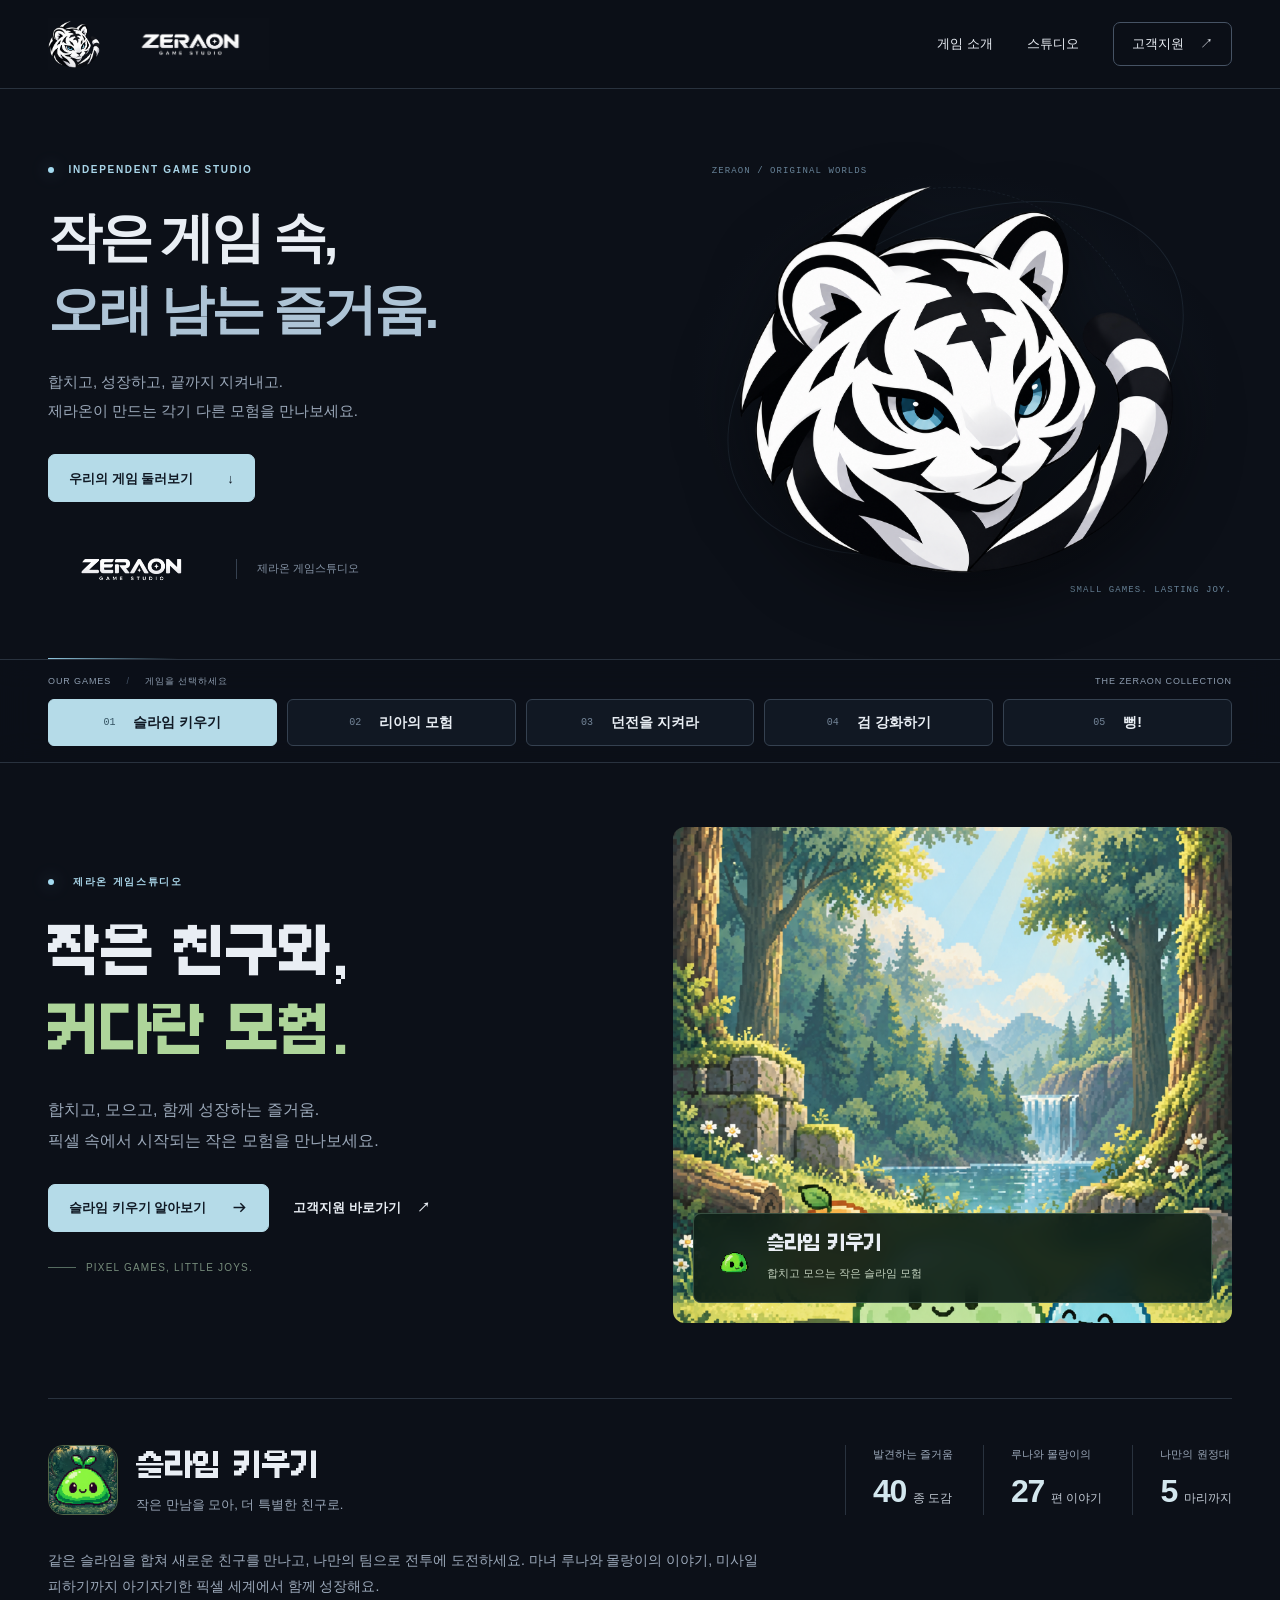
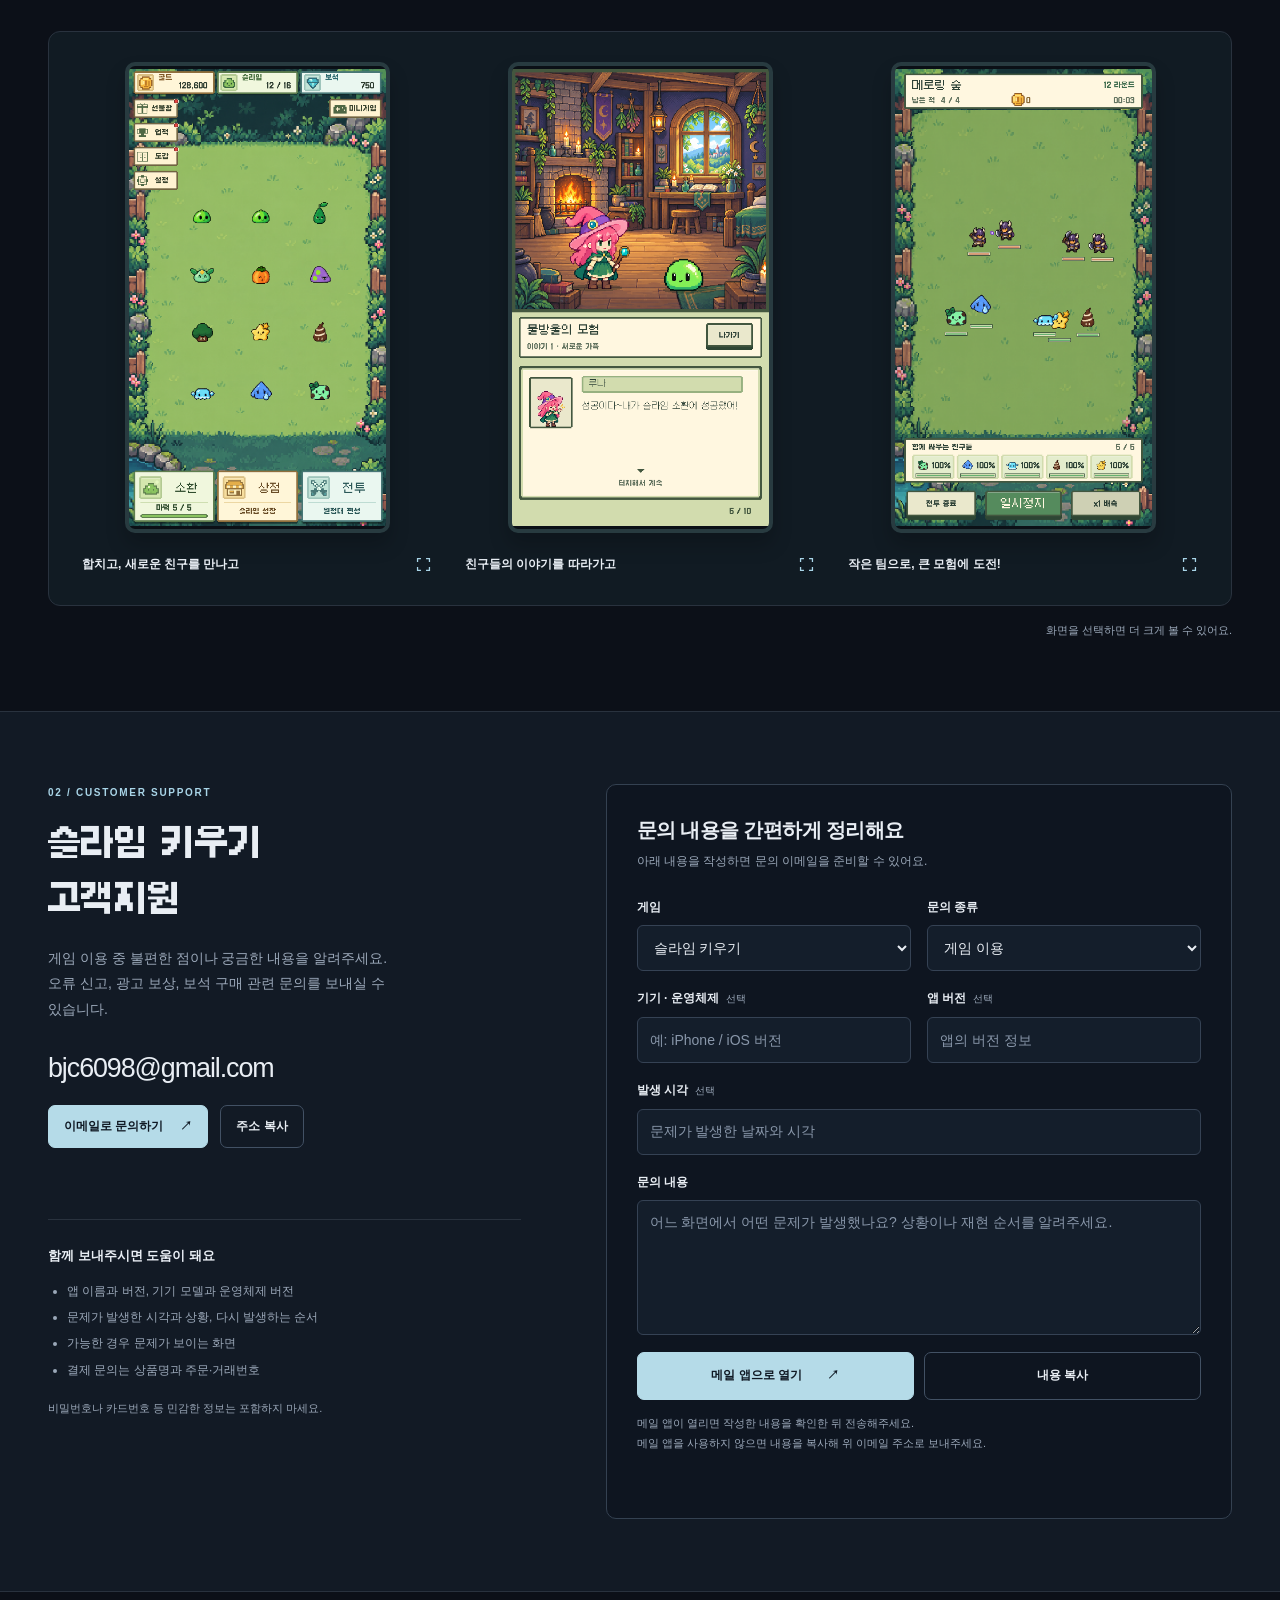
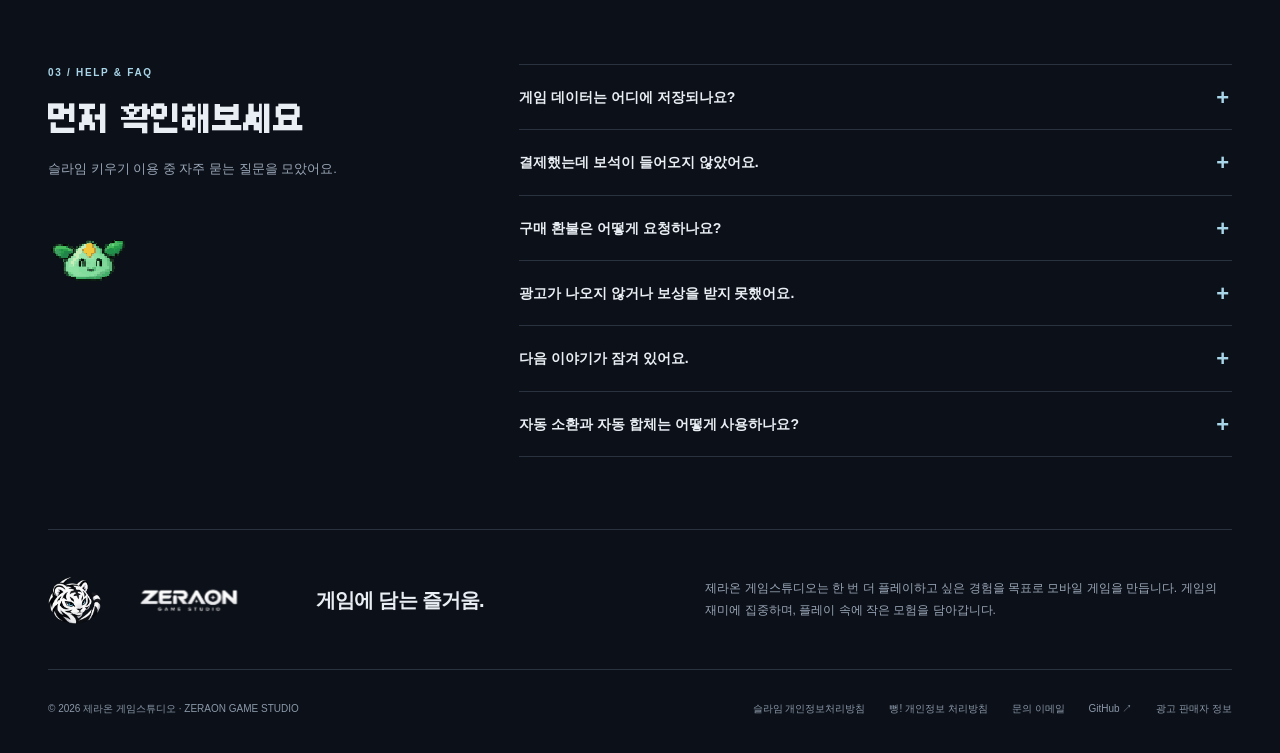
==== commit 575f238e: "Add BOOM game introduction and privacy policy" ====
--- a/index.html
+++ b/index.html
@@ -3,7 +3,7 @@
 <head>
   <meta charset="utf-8">
   <meta name="viewport" content="width=device-width, initial-scale=1">
-  <meta name="description" content="제라온 게임스튜디오 공식 홈페이지. 슬라임 키우기, 리아의 모험, 던전을 지켜라, 검 강화하기의 게임 소개와 고객지원을 만나보세요.">
+  <meta name="description" content="제라온 게임스튜디오 공식 홈페이지. 슬라임 키우기, 리아의 모험, 던전을 지켜라, 검 강화하기, 뻥! 등 게임 소개와 고객지원을 만나보세요.">
   <meta name="theme-color" content="#0c1018">
   <meta property="og:type" content="website">
   <meta property="og:title" content="제라온 게임스튜디오 · 게임 소개와 고객지원">
@@ -14,6 +14,7 @@
   <link rel="icon" href="assets/brand/tiger.png">
   <title>제라온 게임스튜디오 · 게임 소개와 고객지원</title>
   <link rel="stylesheet" href="assets/studio.css">
+  <link rel="stylesheet" href="assets/boom/boom.css">
 </head>
 <body>
   <a class="skip" href="#main">본문으로 바로가기</a>
@@ -34,7 +35,7 @@
       </div>
       <div class="studio-hero-art" aria-hidden="true"><div class="orbit orbit-one"></div><div class="orbit orbit-two"></div><span class="art-coordinate coordinate-top">ZERAON / ORIGINAL WORLDS</span><img src="assets/brand/tiger.png" alt="" width="620" height="620" fetchpriority="high"><span class="art-coordinate coordinate-bottom">SMALL GAMES. LASTING JOY.</span></div>
     </section>
-    <div id="games" class="game-navigation"><div class="wrap"><div class="game-navigation-heading"><span>OUR GAMES <b aria-hidden="true">/</b> 게임을 선택하세요</span><span>THE ZERAON COLLECTION</span></div><div class="game-tabs" role="tablist" aria-label="게임별 소개와 고객지원"><a id="tab-slime" class="game-tab" role="tab" data-game="slime" aria-controls="game-panel-slime" aria-selected="true" tabindex="0" href="#slime"><span aria-hidden="true">01</span>슬라임 키우기</a><a id="tab-ria" class="game-tab" role="tab" data-game="ria" aria-controls="game-panel-ria" aria-selected="false" tabindex="-1" href="#ria"><span aria-hidden="true">02</span>리아의 모험</a><a id="tab-dungeon" class="game-tab" role="tab" data-game="dungeon" aria-controls="game-panel-dungeon" aria-selected="false" tabindex="-1" href="#dungeon"><span aria-hidden="true">03</span>던전을 지켜라</a><a id="tab-sword" class="game-tab" role="tab" data-game="sword" aria-controls="game-panel-sword" aria-selected="false" tabindex="-1" href="#sword"><span aria-hidden="true">04</span>검 강화하기</a></div><p class="tab-scroll-hint">옆으로 넘겨 다른 게임을 선택할 수 있어요.</p></div></div>
+    <div id="games" class="game-navigation"><div class="wrap"><div class="game-navigation-heading"><span>OUR GAMES <b aria-hidden="true">/</b> 게임을 선택하세요</span><span>THE ZERAON COLLECTION</span></div><div class="game-tabs" role="tablist" aria-label="게임별 소개와 고객지원"><a id="tab-slime" class="game-tab" role="tab" data-game="slime" aria-controls="game-panel-slime" aria-selected="true" tabindex="0" href="#slime"><span aria-hidden="true">01</span>슬라임 키우기</a><a id="tab-ria" class="game-tab" role="tab" data-game="ria" aria-controls="game-panel-ria" aria-selected="false" tabindex="-1" href="#ria"><span aria-hidden="true">02</span>리아의 모험</a><a id="tab-dungeon" class="game-tab" role="tab" data-game="dungeon" aria-controls="game-panel-dungeon" aria-selected="false" tabindex="-1" href="#dungeon"><span aria-hidden="true">03</span>던전을 지켜라</a><a id="tab-sword" class="game-tab" role="tab" data-game="sword" aria-controls="game-panel-sword" aria-selected="false" tabindex="-1" href="#sword"><span aria-hidden="true">04</span>검 강화하기</a><a id="tab-boom" class="game-tab" role="tab" data-game="boom" aria-controls="game-panel-boom" aria-selected="false" tabindex="-1" href="#boom"><span aria-hidden="true">05</span>뻥!</a></div><p class="tab-scroll-hint">옆으로 넘겨 다른 게임을 선택할 수 있어요.</p></div></div>
     <div id="game-panels"><section id="game-panel-slime" class="game-panel" role="tabpanel" data-game="slime" aria-labelledby="tab-slime">    <section class="wrap hero" aria-labelledby="hero-title">
       <div class="hero-copy"><div class="eyebrow">제라온 게임스튜디오</div><h2 id="hero-title" class="pixel"><span>작은 친구와,</span><span class="green">커다란 모험.</span></h2><p>합치고, 모으고, 함께 성장하는 즐거움.<br>픽셀 속에서 시작되는 작은 모험을 만나보세요.</p><div class="hero-buttons"><a class="button" href="#slime">슬라임 키우기 알아보기 <svg viewBox="0 0 20 20" fill="none" aria-hidden="true"><path d="M3 10h13m-5-5 5 5-5 5" stroke="currentColor" stroke-width="1.7"/></svg></a><a class="text-link" href="#support">고객지원 바로가기 <span aria-hidden="true">↗</span></a></div><div class="hero-note">PIXEL GAMES, LITTLE JOYS.</div></div>
       <div class="hero-art"><img src="assets/original/image-f6fa23883300d118.webp" alt="햇살이 비치는 숲에서 함께 모험하는 초록색, 주황색, 파란색 슬라임 친구들" width="941" height="1672" fetchpriority="high"><div class="hero-stamp"><img src="assets/original/image-d3bdb8ccec70fb26.webp" width="50" height="50" alt=""><div><strong class="pixel">슬라임 키우기</strong><span>합치고 모으는 작은 슬라임 모험</span></div></div></div>
@@ -148,12 +149,68 @@
 
     <div class="game-endnote"><p>오늘은 어디까지 강화할 수 있을까요?<br><strong>나만의 최고 기록에 도전해보세요.</strong></p><div><a class="text-link" href="#sword-faq">자주 묻는 질문 <span aria-hidden="true">↗</span></a><a class="text-link" href="#sword-support">고객지원 <span aria-hidden="true">↗</span></a></div></div>
   </section>
-</section></div>
-    <section id="support" class="support-section" aria-labelledby="support-title"><span class="route-anchor" id="slime-support" aria-hidden="true"></span><span class="route-anchor" id="ria-support" aria-hidden="true"></span><span class="route-anchor" id="dungeon-support" aria-hidden="true"></span><span class="route-anchor" id="sword-support" aria-hidden="true"></span><div class="wrap support-grid">
+</section>
+<section id="game-panel-boom" class="game-panel" role="tabpanel" data-game="boom" aria-labelledby="tab-boom" hidden>
+  <section id="boom" class="wrap boom-page" aria-labelledby="boom-title">
+    <div class="boom-hero">
+      <div class="boom-hero-copy">
+        <p class="boom-title-en" lang="en">BOOM!</p>
+        <h2 id="boom-title">뻥!</h2>
+        <p class="boom-hook">한 번의 발사로<br>어디까지 날아갈까요?</p>
+        <p class="boom-lead">장난감 대포로 비거리 기록에 도전하는 가로 화면 싱글플레이 게임입니다. 코인을 모아 장비를 바꾸고, 월드의 관문을 돌파하세요.</p>
+        <div class="hero-buttons">
+          <a class="button" href="#boom-screens">플레이 미리보기 <span aria-hidden="true">↓</span></a>
+          <a class="text-link" href="boom-privacy.html">개인정보 처리방침 <span aria-hidden="true">↗</span></a>
+        </div>
+      </div>
+      <figure class="boom-cover">
+        <div class="boom-cover-art">
+          <img class="boom-landscape" src="assets/boom/worlds.webp" alt="초원과 부유섬 위로 스프링에 튕긴 대포알이 공중 가속 장치를 향해 날아가는 장면" width="1774" height="887" loading="lazy" decoding="async">
+          <img class="boom-cannon" src="assets/boom/cannon.webp" alt="" width="377" height="358" loading="lazy" decoding="async">
+        </div>
+        <figcaption>초원에서 부유섬과 노을 구름층으로 이어지는 월드 콘셉트</figcaption>
+      </figure>
+    </div>
+
+    <section id="boom-screens" class="boom-play" aria-labelledby="boom-play-title">
+      <h3 id="boom-play-title">발사부터 다음 월드까지</h3>
+      <div class="boom-play-grid">
+        <dl class="boom-steps">
+          <div><dt>파워를 모아 발사</dt><dd>발사 버튼을 길게 눌러 힘을 모은 뒤, 손을 떼면 대포알이 날아갑니다.</dd></div>
+          <div><dt>코스 장치로 비거리 늘리기</dt><dd>스프링과 가속판을 타고, 공중 재발사 장치를 지나며 한 번의 비행을 더 길게 이어가세요.</dd></div>
+          <div><dt>장비를 모아 새 월드 열기</dt><dd>비행으로 코인과 경험치를 얻고 대포와 대포알을 바꿔보세요. 관문을 뚫어 총 8개 월드를 열고 산호 바다에서 거리 기록에 도전하세요.</dd></div>
+        </dl>
+        <figure class="boom-gameplay">
+          <button type="button" class="screen-open" data-title="뻥! · 발사, 비행, 결과 화면 시안" aria-label="뻥! 게임 화면 시안 크게 보기">
+            <img src="assets/boom/gameplay.webp" alt="대포알이 비행하는 장면과 발사 버튼, 비거리 및 보상 정산 화면을 담은 세 장의 게임 화면 시안" width="1754" height="897" loading="lazy" decoding="async">
+            <span>게임 화면 시안 크게 보기 <span aria-hidden="true">↗</span></span>
+          </button>
+        </figure>
+      </div>
+    </section>
+
+    <section class="boom-ranking" aria-labelledby="boom-ranking-title">
+      <div>
+        <h3 id="boom-ranking-title">온라인 거리 랭킹</h3>
+        <p>온라인 랭킹은 준비 중입니다. 기능이 열리면 랭킹을 보는 이용자는 아래 항목을 볼 수 있습니다.</p>
+      </div>
+      <ul aria-label="랭킹 공개 예정 항목">
+        <li>닉네임</li><li>거리 기록</li><li>레벨</li><li>국적</li>
+      </ul>
+    </section>
+
+    <div class="boom-links">
+      <a class="text-link" href="#boom-faq">자주 묻는 질문 <span aria-hidden="true">↗</span></a>
+      <a class="text-link" href="#boom-support">고객지원 <span aria-hidden="true">↗</span></a>
+    </div>
+  </section>
+</section>
+</div>
+    <section id="support" class="support-section" aria-labelledby="support-title"><span class="route-anchor" id="slime-support" aria-hidden="true"></span><span class="route-anchor" id="ria-support" aria-hidden="true"></span><span class="route-anchor" id="dungeon-support" aria-hidden="true"></span><span class="route-anchor" id="sword-support" aria-hidden="true"></span><span class="route-anchor" id="boom-support" aria-hidden="true"></span><div class="wrap support-grid">
       <div class="support-heading"><div class="kicker">02 / CUSTOMER SUPPORT</div><h2 id="support-title" class="pixel"><span id="support-game-title">슬라임 키우기</span><br>고객지원</h2><p id="support-description">게임 이용 중 불편한 점이나 궁금한 내용을 알려주세요. 오류 신고, 광고 보상, 보석 구매 관련 문의를 보내실 수 있습니다.</p><a data-support-mail class="support-mail" href="mailto:bjc6098@gmail.com?subject=%5B%EC%8A%AC%EB%9D%BC%EC%9E%84%20%ED%82%A4%EC%9A%B0%EA%B8%B0%5D%20%EB%AC%B8%EC%9D%98">bjc6098@gmail.com</a><div class="contact-tools"><a data-support-mail class="button" href="mailto:bjc6098@gmail.com?subject=%5B%EC%8A%AC%EB%9D%BC%EC%9E%84%20%ED%82%A4%EC%9A%B0%EA%B8%B0%5D%20%EB%AC%B8%EC%9D%98">이메일로 문의하기 <span aria-hidden="true">↗</span></a><button class="button soft" type="button" id="copy-email">주소 복사</button></div><p class="status" id="email-status" role="status" aria-live="polite"></p><div class="needed"><h3>함께 보내주시면 도움이 돼요</h3><ul><li>앱 이름과 버전, 기기 모델과 운영체제 버전</li><li>문제가 발생한 시각과 상황, 다시 발생하는 순서</li><li>가능한 경우 문제가 보이는 화면</li><li id="purchase-note">결제 문의는 상품명과 주문·거래번호</li></ul><p class="privacy-tip">비밀번호나 카드번호 등 민감한 정보는 포함하지 마세요.</p></div></div>
-      <form class="support-form" id="support-form"><h3>문의 내용을 간편하게 정리해요</h3><p class="form-intro">아래 내용을 작성하면 문의 이메일을 준비할 수 있어요.</p><div class="form-row"><label class="field"><span>게임</span><select name="game" id="support-game"><option>슬라임 키우기</option><option>리아의 모험</option><option>던전을 지켜라</option><option>검 강화하기</option></select></label><label class="field"><span>문의 종류</span><select name="topic" id="support-topic"><option>게임 이용</option><option>오류 신고</option><option>보석 구매 · 결제</option><option>광고 보상</option><option>제안 · 기타</option></select></label></div><div class="form-row"><label class="field"><span>기기 · 운영체제 <small>선택</small></span><input name="device" autocomplete="off" placeholder="예: iPhone / iOS 버전" maxlength="100"></label><label class="field"><span>앱 버전 <small>선택</small></span><input name="version" autocomplete="off" placeholder="앱의 버전 정보" maxlength="40"></label></div><label class="field purchase-extra" id="purchase-extra" hidden><span>상품명 · 주문 또는 거래번호 <small>선택</small></span><input name="order" autocomplete="off" placeholder="구매한 상품과 스토어 거래번호" maxlength="180"></label><label class="field"><span>발생 시각 <small>선택</small></span><input name="time" autocomplete="off" placeholder="문제가 발생한 날짜와 시각" maxlength="100"></label><label class="field"><span>문의 내용</span><textarea name="message" placeholder="어느 화면에서 어떤 문제가 발생했나요? 상황이나 재현 순서를 알려주세요." maxlength="1500"></textarea></label><div class="form-actions"><a class="button" id="compose-mail" href="mailto:bjc6098@gmail.com">메일 앱으로 열기 <span aria-hidden="true">↗</span></a><button class="button soft" type="button" id="copy-message">내용 복사</button></div><p class="form-note">메일 앱이 열리면 작성한 내용을 확인한 뒤 전송해주세요.<br>메일 앱을 사용하지 않으면 내용을 복사해 위 이메일 주소로 보내주세요.</p><p class="status" id="message-status" role="status" aria-live="polite"></p><noscript><p class="noscript-note">게임 탭 전환에는 JavaScript가 필요합니다. 문의 내용과 함께 bjc6098@gmail.com으로 이메일을 보내주세요.</p></noscript></form>
+      <form class="support-form" id="support-form"><h3>문의 내용을 간편하게 정리해요</h3><p class="form-intro">아래 내용을 작성하면 문의 이메일을 준비할 수 있어요.</p><div class="form-row"><label class="field"><span>게임</span><select name="game" id="support-game"><option>슬라임 키우기</option><option>리아의 모험</option><option>던전을 지켜라</option><option>검 강화하기</option><option>뻥!</option></select></label><label class="field"><span>문의 종류</span><select name="topic" id="support-topic"><option>게임 이용</option><option>오류 신고</option><option>보석 구매 · 결제</option><option>광고 보상</option><option>제안 · 기타</option></select></label></div><div class="form-row"><label class="field"><span>기기 · 운영체제 <small>선택</small></span><input name="device" autocomplete="off" placeholder="예: iPhone / iOS 버전" maxlength="100"></label><label class="field"><span>앱 버전 <small>선택</small></span><input name="version" autocomplete="off" placeholder="앱의 버전 정보" maxlength="40"></label></div><label class="field purchase-extra" id="purchase-extra" hidden><span>상품명 · 주문 또는 거래번호 <small>선택</small></span><input name="order" autocomplete="off" placeholder="구매한 상품과 스토어 거래번호" maxlength="180"></label><label class="field"><span>발생 시각 <small>선택</small></span><input name="time" autocomplete="off" placeholder="문제가 발생한 날짜와 시각" maxlength="100"></label><label class="field"><span>문의 내용</span><textarea name="message" placeholder="어느 화면에서 어떤 문제가 발생했나요? 상황이나 재현 순서를 알려주세요." maxlength="1500"></textarea></label><div class="form-actions"><a class="button" id="compose-mail" href="mailto:bjc6098@gmail.com">메일 앱으로 열기 <span aria-hidden="true">↗</span></a><button class="button soft" type="button" id="copy-message">내용 복사</button></div><p class="form-note">메일 앱이 열리면 작성한 내용을 확인한 뒤 전송해주세요.<br>메일 앱을 사용하지 않으면 내용을 복사해 위 이메일 주소로 보내주세요.</p><p class="status" id="message-status" role="status" aria-live="polite"></p><noscript><p class="noscript-note">게임 탭 전환에는 JavaScript가 필요합니다. 문의 내용과 함께 bjc6098@gmail.com으로 이메일을 보내주세요.</p></noscript></form>
     </div></section>
-    <section id="faq" class="wrap faq" aria-labelledby="faq-title"><span class="route-anchor" id="slime-faq" aria-hidden="true"></span><span class="route-anchor" id="ria-faq" aria-hidden="true"></span><span class="route-anchor" id="dungeon-faq" aria-hidden="true"></span><span class="route-anchor" id="sword-faq" aria-hidden="true"></span><div class="faq-heading"><div class="kicker">03 / HELP & FAQ</div><h2 id="faq-title" class="pixel">먼저 확인해보세요</h2><p id="faq-game-description">슬라임 키우기를 즐기며 자주 궁금해하시는 내용을 모았어요.</p><img class="faq-mascot" src="assets/original/image-2a3e476cf2e13b4a.webp" alt="" width="50" height="50" loading="lazy"></div><div class="faq-list"><details><summary>게임 데이터는 어디에 저장되나요?</summary><div class="answer"><p>슬라임 키우기의 게임 진행은 사용 중인 기기에 저장됩니다. 현재 별도 계정 기반 클라우드 저장이나 기기 간 동기화 기능은 제공하지 않습니다.</p><p>앱 삭제나 앱 데이터 초기화 시 진행 정보가 사라질 수 있습니다. 저장과 관련된 문제가 있다면 현재 상태를 유지한 채 문의해주세요.</p></div></details>
+    <section id="faq" class="wrap faq" aria-labelledby="faq-title"><span class="route-anchor" id="slime-faq" aria-hidden="true"></span><span class="route-anchor" id="ria-faq" aria-hidden="true"></span><span class="route-anchor" id="dungeon-faq" aria-hidden="true"></span><span class="route-anchor" id="sword-faq" aria-hidden="true"></span><span class="route-anchor" id="boom-faq" aria-hidden="true"></span><div class="faq-heading"><div class="kicker">03 / HELP & FAQ</div><h2 id="faq-title" class="pixel">먼저 확인해보세요</h2><p id="faq-game-description">슬라임 키우기를 즐기며 자주 궁금해하시는 내용을 모았어요.</p><img class="faq-mascot" src="assets/original/image-2a3e476cf2e13b4a.webp" alt="" width="50" height="50" loading="lazy"></div><div class="faq-list"><details><summary>게임 데이터는 어디에 저장되나요?</summary><div class="answer"><p>슬라임 키우기의 게임 진행은 사용 중인 기기에 저장됩니다. 현재 별도 계정 기반 클라우드 저장이나 기기 간 동기화 기능은 제공하지 않습니다.</p><p>앱 삭제나 앱 데이터 초기화 시 진행 정보가 사라질 수 있습니다. 저장과 관련된 문제가 있다면 현재 상태를 유지한 채 문의해주세요.</p></div></details>
 <details><summary>결제했는데 보석이 들어오지 않았어요.</summary><div class="answer"><p>네트워크 연결과 스토어 구매 내역을 확인한 뒤 앱을 다시 실행해주세요. 승인 대기 중인 결제는 승인이 완료된 후 지급됩니다.</p><p>계속 지급되지 않으면 상품명, 결제 시각, 주문·거래번호를 적어 문의해주세요.</p></div></details>
 <details><summary>구매 환불은 어떻게 요청하나요?</summary><div class="answer"><p>iPhone·iPad에서 구매한 항목은 <a href="https://support.apple.com/ko-kr/118223" target="_blank" rel="noopener noreferrer">Apple 환불 안내 ↗</a>를, Android에서 구매한 항목은 <a href="https://support.google.com/googleplay/answer/2479637?hl=ko" target="_blank" rel="noopener noreferrer">Google Play 환불 안내 ↗</a>를 확인해주세요.</p><p>환불 가능 여부는 해당 스토어의 정책과 심사에 따릅니다. 구매 확인에 도움이 필요하면 고객지원으로 문의해주세요.</p></div></details>
 <details><summary>광고가 나오지 않거나 보상을 받지 못했어요.</summary><div class="answer"><p>인터넷 연결을 확인하고 잠시 후 다시 시도해주세요. 광고 준비 상태에 따라 바로 표시되지 않을 수 있습니다. 보상형 광고는 광고에서 보상 획득이 확인된 경우 지급됩니다.</p><p>문제가 반복되면 광고를 본 시각, 이용한 화면, 기기 정보를 함께 보내주세요.</p></div></details>
@@ -162,9 +219,9 @@
     </div></section>
     <section id="about" class="wrap studio" aria-labelledby="studio-title"><div class="studio-about-brand"><img src="assets/brand/tiger.png" alt="" width="88" height="88"><img src="assets/brand/wordmark.png" alt="ZERAON GAME STUDIO" width="230" height="69"></div><h2 id="studio-title">게임에 담는 즐거움.</h2><p>제라온 게임스튜디오는 한 번 더 플레이하고 싶은 경험을 목표로 모바일 게임을 만듭니다. 게임의 재미에 집중하며, 플레이 속에 작은 모험을 담아갑니다.</p></section>
   </main>
-  <footer class="wrap site-footer"><span>© 2026 제라온 게임스튜디오 · ZERAON GAME STUDIO</span><div class="footer-links"><a href="slime-privacy.html">슬라임 개인정보처리방침</a><a href="mailto:bjc6098@gmail.com">문의 이메일</a><a href="https://github.com/bjc6098" target="_blank" rel="noopener noreferrer">GitHub ↗</a><a href="https://bjc6098.github.io/app-ads.txt">광고 판매자 정보</a></div></footer>
+  <footer class="wrap site-footer"><span>© 2026 제라온 게임스튜디오 · ZERAON GAME STUDIO</span><div class="footer-links"><a href="slime-privacy.html">슬라임 개인정보처리방침</a><a href="boom-privacy.html">뻥! 개인정보 처리방침</a><a href="mailto:bjc6098@gmail.com">문의 이메일</a><a href="https://github.com/bjc6098" target="_blank" rel="noopener noreferrer">GitHub ↗</a><a href="https://bjc6098.github.io/app-ads.txt">광고 판매자 정보</a></div></footer>
   <dialog id="screen-dialog" aria-labelledby="dialog-title"><div class="dialog-header"><strong id="dialog-title">게임 화면</strong><button type="button" class="dialog-close" aria-label="게임 화면 닫기">×</button></div><img class="dialog-image" id="dialog-image" alt=""></dialog>
-  <script type="application/json" id="game-catalog">[{"id":"slime","title":"슬라임 키우기","presentation":"slime","topics":["게임 이용","오류 신고","보석 구매 · 결제","광고 보상","제안 · 기타"],"support_description":"게임 이용 중 불편한 점이나 궁금한 내용을 알려주세요. 오류 신고, 광고 보상, 보석 구매 관련 문의를 보내실 수 있습니다.","faq":[{"question":"게임 데이터는 어디에 저장되나요?","answer":"<p>슬라임 키우기의 게임 진행은 사용 중인 기기에 저장됩니다. 현재 별도 계정 기반 클라우드 저장이나 기기 간 동기화 기능은 제공하지 않습니다.<\/p><p>앱 삭제나 앱 데이터 초기화 시 진행 정보가 사라질 수 있습니다. 저장과 관련된 문제가 있다면 현재 상태를 유지한 채 문의해주세요.<\/p>"},{"question":"결제했는데 보석이 들어오지 않았어요.","answer":"<p>네트워크 연결과 스토어 구매 내역을 확인한 뒤 앱을 다시 실행해주세요. 승인 대기 중인 결제는 승인이 완료된 후 지급됩니다.<\/p><p>계속 지급되지 않으면 상품명, 결제 시각, 주문·거래번호를 적어 문의해주세요.<\/p>"},{"question":"구매 환불은 어떻게 요청하나요?","answer":"<p>iPhone·iPad에서 구매한 항목은 <a href=\"https://support.apple.com/ko-kr/118223\" target=\"_blank\" rel=\"noopener noreferrer\">Apple 환불 안내 ↗<\/a>를, Android에서 구매한 항목은 <a href=\"https://support.google.com/googleplay/answer/2479637?hl=ko\" target=\"_blank\" rel=\"noopener noreferrer\">Google Play 환불 안내 ↗<\/a>를 확인해주세요.<\/p><p>환불 가능 여부는 해당 스토어의 정책과 심사에 따릅니다. 구매 확인에 도움이 필요하면 고객지원으로 문의해주세요.<\/p>"},{"question":"광고가 나오지 않거나 보상을 받지 못했어요.","answer":"<p>인터넷 연결을 확인하고 잠시 후 다시 시도해주세요. 광고 준비 상태에 따라 바로 표시되지 않을 수 있습니다. 보상형 광고는 광고에서 보상 획득이 확인된 경우 지급됩니다.<\/p><p>문제가 반복되면 광고를 본 시각, 이용한 화면, 기기 정보를 함께 보내주세요.<\/p>"},{"question":"다음 이야기가 잠겨 있어요.","answer":"<p>이야기는 새로운 단계의 슬라임을 발견하고 앞선 이야기를 완료하면 순서대로 열립니다. 이전 이야기의 보상까지 받았는지 확인해주세요.<\/p>"},{"question":"자동 소환과 자동 합체는 어떻게 사용하나요?","answer":"<p>상점에서 보석으로 해당 기능을 해금하고 강화할 수 있습니다. 해금한 뒤에는 게임 화면의 자동 소환·자동 합체 버튼에서 켜거나 끌 수 있어요.<\/p>"}]},{"id":"ria","title":"리아의 모험","presentation":"ria","description":"차원의 틈을 넘어 낯선 세계에 도착한 리아. 루체와 함께 집으로 돌아갈 길을 찾는 대화·탐험 중심 판타지 어드벤처입니다.","topics":["게임 이용","스토리 진행","조작 · 전투","오류 신고","제안 · 기타"],"support_description":"이야기 진행이나 이동·전투 중 궁금한 점을 알려주세요. 현재 챕터와 장소, 앱 버전, 문제가 발생한 상황을 함께 적어주시면 확인에 도움이 됩니다.","faq":[{"question":"어떤 게임인가요?","answer":"<p>리아의 모험은 작은 용 리아와 함께 낯선 세계를 탐험하는 판타지 어드벤처입니다. 등장인물과 대화하며 집으로 돌아갈 단서를 찾고, 표창 회피 도전과 보스전을 만나게 됩니다.<\/p>"},{"question":"가로 화면으로 플레이하나요?","answer":"<p>리아의 모험은 가로 화면으로 플레이합니다. 기기를 가로로 놓고 화면 양쪽의 이동과 상호작용 버튼을 사용해주세요.<\/p>"},{"question":"이동과 대화는 어떻게 하나요?","answer":"<p>화면 왼쪽의 이동 조작으로 리아를 움직이고, 인물에게 가까이 다가간 뒤 오른쪽 대화 버튼을 눌러보세요. 대화 화면을 터치하면 이야기를 이어갈 수 있습니다.<\/p>"},{"question":"표창 회피와 보스전은 어떻게 진행하나요?","answer":"<p>표창 회피에서는 이동으로 날아오는 표창을 피하며 표시된 남은 시간 동안 버티세요. 보스전에서는 보스의 공격을 피하면서 공격 버튼을 사용해 맞설 수 있습니다.<\/p>"},{"question":"진행 상황은 언제 저장되나요?","answer":"<p>챕터를 마칠 때 진행 상황이 기기에 저장되며, 다음 실행에서는 저장된 챕터부터 모험을 이어갑니다. 챕터 진행 중 종료하면 해당 챕터를 다시 시작할 수 있습니다.<\/p><p>게임 내 기기 간 클라우드 동기화는 지원하지 않습니다.<\/p>"},{"question":"다음 장소로 진행할 수 없거나 오류가 발생했어요.","answer":"<p>등장인물과의 대화에서 다음 목적지와 진행 단서를 확인해주세요. 계속 진행할 수 없다면 현재 챕터, 장소, 마지막으로 대화한 인물과 발생 상황을 적어 고객지원으로 보내주세요.<\/p><p>기기 모델, 운영체제와 앱 버전, 문제가 보이는 화면을 함께 보내주시면 확인에 도움이 됩니다.<\/p>"}]},{"id":"dungeon","title":"던전을 지켜라","presentation":"dungeon","topics":["게임 이용","오류 신고","티켓 · 배속 구매","각성 · 성장","제안 · 기타"],"support_description":"전투와 성장, 티켓 지급, 배속 해금에 관해 궁금한 점을 알려주세요. 앱 버전과 문제가 발생한 상황을 함께 적어주시면 확인에 도움이 됩니다.","faq":[{"question":"전투는 어떻게 진행되나요?","answer":"<p>전투는 자동으로 진행됩니다. 승리하면 다음 일차로 넘어가고, 실패하면 같은 일차에 다시 도전합니다. 몬스터 강화와 공격 우선순위, 던전하트 능력을 바꾸며 방어를 준비해보세요.<\/p>"},{"question":"같은 몬스터를 다시 뽑으면 어떻게 되나요?","answer":"<p>같은 몬스터를 다시 획득하면 획득 수만큼 레벨이 누적됩니다. 골드를 모아 몬스터를 소환하고 공격력, 공격 간격, 치명타 확률과 피해를 강화할 수 있어요.<\/p>"},{"question":"각성 특성은 다시 선택할 수 있나요?","answer":"<p>몬스터별 조건을 달성하면 각성할 수 있으며, 단계마다 두 가지 특성 중 하나를 선택합니다. 완료한 단계의 특성은 무료로 다시 선택할 수 있어요. 상황에 맞춰 성장 방향을 바꿔보세요.<\/p>"},{"question":"2배속과 3배속은 어떻게 해금하나요?","answer":"<p>상점에서 배속 상품을 구매해 해금할 수 있습니다. 3배속은 2배속을 먼저 보유해야 구매할 수 있어요. 해금한 배속은 게임의 배속 버튼에서 선택합니다.<\/p>"},{"question":"구매한 티켓이나 배속이 보이지 않아요.","answer":"<p>스토어 구매 내역과 네트워크 연결을 확인하고 앱을 다시 실행해주세요. 승인 대기 중인 결제는 승인이 완료된 뒤 처리됩니다.<\/p><p>계속 반영되지 않으면 구매한 상품명, 결제 시각, 주문·거래번호, 앱 버전과 기기 정보를 적어 고객지원으로 보내주세요.<\/p>"},{"question":"오류를 신고할 때 무엇을 보내면 되나요?","answer":"<p>앱 버전, 기기 모델과 운영체제, 오류가 발생한 시각과 화면을 알려주세요. 같은 문제가 다시 생기는 순서와 화면 이미지를 함께 보내주시면 확인에 도움이 됩니다.<\/p>"}]},{"id":"sword","title":"검 강화하기","presentation":"sword","description":"주운 나뭇가지에서 +50까지. 검을 강화하고 판매하며 골드를 모으고, 도감과 성장 스킬로 나만의 최고 기록에 도전하는 캐주얼 강화 게임입니다.","topics":["게임 이용","강화 · 도감 · 스킬","오류 신고","골드 · 아이템 구매","저장 문제","광고 보상","제안 · 기타"],"support_description":"강화·도감·스킬 이용, 저장·결제·광고 보상 관련 문의를 보내주세요. 기기 모델과 앱 버전, 문제가 발생한 시각과 상황을 함께 알려주시면 확인에 도움이 됩니다.","faq":[{"question":"강화에 실패하면 어떻게 되나요?","answer":"<p>강화에 실패하면 현재 단계가 3단계 내려가며, +0보다 낮아지지는 않습니다. 기회의 별 사용을 켜두면 실패 시 단계 하락을 막을 수 있어요.<\/p>"},{"question":"검을 팔면 도감 기록도 사라지나요?","answer":"<p>판매하면 표시된 판매 금액을 골드로 받고 +0부터 다시 시작합니다. 이미 발견한 검의 도감 기록은 남아요. 판매는 +1부터 +49 단계에서 가능합니다.<\/p>"},{"question":"강화보조석과 기회의 별은 어떻게 사용하나요?","answer":"<p>아이템 버튼에서 사용을 켜주세요. 강화보조석은 강화 시도마다 1개를 사용해 성공 확률을 5%p 높입니다. 기회의 별은 강화에 실패했을 때만 1개를 사용하며, 단계 하락을 막아줍니다.<\/p>"},{"question":"진행 상황은 어디에 저장되나요?","answer":"<p>강화·판매 등 주요 플레이 행동 후 진행 정보가 현재 기기에 자동 저장됩니다. 게임 내 클라우드 저장이나 기기 간 동기화 기능은 제공하지 않습니다.<\/p><p>앱 삭제나 데이터 초기화 시 진행 정보가 사라질 수 있으니, 저장 문제가 있다면 현재 상태를 유지한 채 문의해주세요.<\/p>"},{"question":"결제했는데 상품이 보이지 않아요.","answer":"<p>결제한 기기에서 인터넷 연결과 스토어 구매 내역을 확인한 뒤 앱을 다시 실행해주세요. 승인 대기 중인 결제는 완료 여부가 확인된 후 지급됩니다.<\/p><p>계속 확인되지 않으면 상품명, 결제 시각, 주문·거래번호와 기기·앱 버전을 함께 알려주세요.<\/p>"},{"question":"광고가 나오지 않거나 보상을 받지 못했어요.","answer":"<p>광고 보상 메뉴에서 원하는 보상을 선택하고 보상형 광고를 시청해주세요. 보상 획득이 확인되어야 지급되며, 수령 후에는 약 1분의 대기 시간이 있습니다.<\/p><p>광고가 표시되지 않으면 인터넷 연결을 확인하고 잠시 후 다시 시도해주세요. 문제가 반복되면 발생 시각과 선택한 보상, 기기 정보를 함께 문의해주세요.<\/p>"}]}]</script>
+  <script type="application/json" id="game-catalog">[{"id":"slime","title":"슬라임 키우기","presentation":"slime","topics":["게임 이용","오류 신고","보석 구매 · 결제","광고 보상","제안 · 기타"],"support_description":"게임 이용 중 불편한 점이나 궁금한 내용을 알려주세요. 오류 신고, 광고 보상, 보석 구매 관련 문의를 보내실 수 있습니다.","faq":[{"question":"게임 데이터는 어디에 저장되나요?","answer":"<p>슬라임 키우기의 게임 진행은 사용 중인 기기에 저장됩니다. 현재 별도 계정 기반 클라우드 저장이나 기기 간 동기화 기능은 제공하지 않습니다.<\/p><p>앱 삭제나 앱 데이터 초기화 시 진행 정보가 사라질 수 있습니다. 저장과 관련된 문제가 있다면 현재 상태를 유지한 채 문의해주세요.<\/p>"},{"question":"결제했는데 보석이 들어오지 않았어요.","answer":"<p>네트워크 연결과 스토어 구매 내역을 확인한 뒤 앱을 다시 실행해주세요. 승인 대기 중인 결제는 승인이 완료된 후 지급됩니다.<\/p><p>계속 지급되지 않으면 상품명, 결제 시각, 주문·거래번호를 적어 문의해주세요.<\/p>"},{"question":"구매 환불은 어떻게 요청하나요?","answer":"<p>iPhone·iPad에서 구매한 항목은 <a href=\"https://support.apple.com/ko-kr/118223\" target=\"_blank\" rel=\"noopener noreferrer\">Apple 환불 안내 ↗<\/a>를, Android에서 구매한 항목은 <a href=\"https://support.google.com/googleplay/answer/2479637?hl=ko\" target=\"_blank\" rel=\"noopener noreferrer\">Google Play 환불 안내 ↗<\/a>를 확인해주세요.<\/p><p>환불 가능 여부는 해당 스토어의 정책과 심사에 따릅니다. 구매 확인에 도움이 필요하면 고객지원으로 문의해주세요.<\/p>"},{"question":"광고가 나오지 않거나 보상을 받지 못했어요.","answer":"<p>인터넷 연결을 확인하고 잠시 후 다시 시도해주세요. 광고 준비 상태에 따라 바로 표시되지 않을 수 있습니다. 보상형 광고는 광고에서 보상 획득이 확인된 경우 지급됩니다.<\/p><p>문제가 반복되면 광고를 본 시각, 이용한 화면, 기기 정보를 함께 보내주세요.<\/p>"},{"question":"다음 이야기가 잠겨 있어요.","answer":"<p>이야기는 새로운 단계의 슬라임을 발견하고 앞선 이야기를 완료하면 순서대로 열립니다. 이전 이야기의 보상까지 받았는지 확인해주세요.<\/p>"},{"question":"자동 소환과 자동 합체는 어떻게 사용하나요?","answer":"<p>상점에서 보석으로 해당 기능을 해금하고 강화할 수 있습니다. 해금한 뒤에는 게임 화면의 자동 소환·자동 합체 버튼에서 켜거나 끌 수 있어요.<\/p>"}]},{"id":"ria","title":"리아의 모험","presentation":"ria","description":"차원의 틈을 넘어 낯선 세계에 도착한 리아. 루체와 함께 집으로 돌아갈 길을 찾는 대화·탐험 중심 판타지 어드벤처입니다.","topics":["게임 이용","스토리 진행","조작 · 전투","오류 신고","제안 · 기타"],"support_description":"이야기 진행이나 이동·전투 중 궁금한 점을 알려주세요. 현재 챕터와 장소, 앱 버전, 문제가 발생한 상황을 함께 적어주시면 확인에 도움이 됩니다.","faq":[{"question":"어떤 게임인가요?","answer":"<p>리아의 모험은 작은 용 리아와 함께 낯선 세계를 탐험하는 판타지 어드벤처입니다. 등장인물과 대화하며 집으로 돌아갈 단서를 찾고, 표창 회피 도전과 보스전을 만나게 됩니다.<\/p>"},{"question":"가로 화면으로 플레이하나요?","answer":"<p>리아의 모험은 가로 화면으로 플레이합니다. 기기를 가로로 놓고 화면 양쪽의 이동과 상호작용 버튼을 사용해주세요.<\/p>"},{"question":"이동과 대화는 어떻게 하나요?","answer":"<p>화면 왼쪽의 이동 조작으로 리아를 움직이고, 인물에게 가까이 다가간 뒤 오른쪽 대화 버튼을 눌러보세요. 대화 화면을 터치하면 이야기를 이어갈 수 있습니다.<\/p>"},{"question":"표창 회피와 보스전은 어떻게 진행하나요?","answer":"<p>표창 회피에서는 이동으로 날아오는 표창을 피하며 표시된 남은 시간 동안 버티세요. 보스전에서는 보스의 공격을 피하면서 공격 버튼을 사용해 맞설 수 있습니다.<\/p>"},{"question":"진행 상황은 언제 저장되나요?","answer":"<p>챕터를 마칠 때 진행 상황이 기기에 저장되며, 다음 실행에서는 저장된 챕터부터 모험을 이어갑니다. 챕터 진행 중 종료하면 해당 챕터를 다시 시작할 수 있습니다.<\/p><p>게임 내 기기 간 클라우드 동기화는 지원하지 않습니다.<\/p>"},{"question":"다음 장소로 진행할 수 없거나 오류가 발생했어요.","answer":"<p>등장인물과의 대화에서 다음 목적지와 진행 단서를 확인해주세요. 계속 진행할 수 없다면 현재 챕터, 장소, 마지막으로 대화한 인물과 발생 상황을 적어 고객지원으로 보내주세요.<\/p><p>기기 모델, 운영체제와 앱 버전, 문제가 보이는 화면을 함께 보내주시면 확인에 도움이 됩니다.<\/p>"}]},{"id":"dungeon","title":"던전을 지켜라","presentation":"dungeon","topics":["게임 이용","오류 신고","티켓 · 배속 구매","각성 · 성장","제안 · 기타"],"support_description":"전투와 성장, 티켓 지급, 배속 해금에 관해 궁금한 점을 알려주세요. 앱 버전과 문제가 발생한 상황을 함께 적어주시면 확인에 도움이 됩니다.","faq":[{"question":"전투는 어떻게 진행되나요?","answer":"<p>전투는 자동으로 진행됩니다. 승리하면 다음 일차로 넘어가고, 실패하면 같은 일차에 다시 도전합니다. 몬스터 강화와 공격 우선순위, 던전하트 능력을 바꾸며 방어를 준비해보세요.<\/p>"},{"question":"같은 몬스터를 다시 뽑으면 어떻게 되나요?","answer":"<p>같은 몬스터를 다시 획득하면 획득 수만큼 레벨이 누적됩니다. 골드를 모아 몬스터를 소환하고 공격력, 공격 간격, 치명타 확률과 피해를 강화할 수 있어요.<\/p>"},{"question":"각성 특성은 다시 선택할 수 있나요?","answer":"<p>몬스터별 조건을 달성하면 각성할 수 있으며, 단계마다 두 가지 특성 중 하나를 선택합니다. 완료한 단계의 특성은 무료로 다시 선택할 수 있어요. 상황에 맞춰 성장 방향을 바꿔보세요.<\/p>"},{"question":"2배속과 3배속은 어떻게 해금하나요?","answer":"<p>상점에서 배속 상품을 구매해 해금할 수 있습니다. 3배속은 2배속을 먼저 보유해야 구매할 수 있어요. 해금한 배속은 게임의 배속 버튼에서 선택합니다.<\/p>"},{"question":"구매한 티켓이나 배속이 보이지 않아요.","answer":"<p>스토어 구매 내역과 네트워크 연결을 확인하고 앱을 다시 실행해주세요. 승인 대기 중인 결제는 승인이 완료된 뒤 처리됩니다.<\/p><p>계속 반영되지 않으면 구매한 상품명, 결제 시각, 주문·거래번호, 앱 버전과 기기 정보를 적어 고객지원으로 보내주세요.<\/p>"},{"question":"오류를 신고할 때 무엇을 보내면 되나요?","answer":"<p>앱 버전, 기기 모델과 운영체제, 오류가 발생한 시각과 화면을 알려주세요. 같은 문제가 다시 생기는 순서와 화면 이미지를 함께 보내주시면 확인에 도움이 됩니다.<\/p>"}]},{"id":"sword","title":"검 강화하기","presentation":"sword","description":"주운 나뭇가지에서 +50까지. 검을 강화하고 판매하며 골드를 모으고, 도감과 성장 스킬로 나만의 최고 기록에 도전하는 캐주얼 강화 게임입니다.","topics":["게임 이용","강화 · 도감 · 스킬","오류 신고","골드 · 아이템 구매","저장 문제","광고 보상","제안 · 기타"],"support_description":"강화·도감·스킬 이용, 저장·결제·광고 보상 관련 문의를 보내주세요. 기기 모델과 앱 버전, 문제가 발생한 시각과 상황을 함께 알려주시면 확인에 도움이 됩니다.","faq":[{"question":"강화에 실패하면 어떻게 되나요?","answer":"<p>강화에 실패하면 현재 단계가 3단계 내려가며, +0보다 낮아지지는 않습니다. 기회의 별 사용을 켜두면 실패 시 단계 하락을 막을 수 있어요.<\/p>"},{"question":"검을 팔면 도감 기록도 사라지나요?","answer":"<p>판매하면 표시된 판매 금액을 골드로 받고 +0부터 다시 시작합니다. 이미 발견한 검의 도감 기록은 남아요. 판매는 +1부터 +49 단계에서 가능합니다.<\/p>"},{"question":"강화보조석과 기회의 별은 어떻게 사용하나요?","answer":"<p>아이템 버튼에서 사용을 켜주세요. 강화보조석은 강화 시도마다 1개를 사용해 성공 확률을 5%p 높입니다. 기회의 별은 강화에 실패했을 때만 1개를 사용하며, 단계 하락을 막아줍니다.<\/p>"},{"question":"진행 상황은 어디에 저장되나요?","answer":"<p>강화·판매 등 주요 플레이 행동 후 진행 정보가 현재 기기에 자동 저장됩니다. 게임 내 클라우드 저장이나 기기 간 동기화 기능은 제공하지 않습니다.<\/p><p>앱 삭제나 데이터 초기화 시 진행 정보가 사라질 수 있으니, 저장 문제가 있다면 현재 상태를 유지한 채 문의해주세요.<\/p>"},{"question":"결제했는데 상품이 보이지 않아요.","answer":"<p>결제한 기기에서 인터넷 연결과 스토어 구매 내역을 확인한 뒤 앱을 다시 실행해주세요. 승인 대기 중인 결제는 완료 여부가 확인된 후 지급됩니다.<\/p><p>계속 확인되지 않으면 상품명, 결제 시각, 주문·거래번호와 기기·앱 버전을 함께 알려주세요.<\/p>"},{"question":"광고가 나오지 않거나 보상을 받지 못했어요.","answer":"<p>광고 보상 메뉴에서 원하는 보상을 선택하고 보상형 광고를 시청해주세요. 보상 획득이 확인되어야 지급되며, 수령 후에는 약 1분의 대기 시간이 있습니다.<\/p><p>광고가 표시되지 않으면 인터넷 연결을 확인하고 잠시 후 다시 시도해주세요. 문제가 반복되면 발생 시각과 선택한 보상, 기기 정보를 함께 문의해주세요.<\/p>"}]},{"id":"boom","title":"뻥!","presentation":"boom","topics":["게임 이용","저장 문제","오류 신고","개인정보 문의","제안 · 기타"],"support_description":"발사·월드 진행, 장비와 저장에 관해 궁금한 점을 알려주세요. 기기 모델과 앱 버전, 문제가 발생한 상황을 함께 적어주시면 확인에 도움이 됩니다.","faq":[{"question":"대포알은 어떻게 발사하나요?","answer":"<p>발사 버튼을 길게 눌러 파워를 모으고 손을 떼면 발사합니다. 키보드에서는 Space 또는 Enter를 사용할 수 있어요.</p>"},{"question":"다음 월드는 어떻게 열리나요?","answer":"<p>한 번의 발사로 현재 월드 끝의 관문을 통과하면 다음 월드가 열립니다. 발사장의 월드 메뉴에서 관문 거리와 해금 조건을 확인할 수 있어요.</p>"},{"question":"진행 상황과 거리 기록은 어디에 저장되나요?","answer":"<p>레벨, 장비, 월드 해금과 최고 거리 기록은 플레이한 기기에 저장됩니다. 앱을 삭제하거나 앱 데이터를 초기화하면 저장된 기록이 사라질 수 있어요.</p>"},{"question":"온라인 랭킹에는 어떤 정보가 표시되나요?","answer":"<p>온라인 랭킹은 준비 중입니다. 공개 예정 항목은 닉네임, 거리 기록, 레벨, 국적입니다. 자세한 내용은 <a href=\"boom-privacy.html\">뻥! 개인정보 처리방침</a>에서 확인하세요.</p>"}]}]</script>
   <script src="assets/app.js" defer></script>
   <script type="text/plain" id="font-license">StudioPixel is a renamed, subset derivative of Galmuri11-Bold. Original font license follows.
 Copyright &copy; 2019–2025 Lee Minseo (quiple@quiple.dev)
--- a/assets/boom/boom.css
+++ b/assets/boom/boom.css
@@ -0,0 +1,233 @@
+.boom-page {
+  --boom-accent: #a3eee3;
+  --boom-muted: #b0bdce;
+  padding-block: clamp(30px, 5vw, 68px) clamp(32px, 5vw, 62px);
+}
+
+.boom-hero {
+  display: grid;
+  grid-template-columns: minmax(0, .8fr) minmax(0, 1.35fr);
+  align-items: center;
+  gap: clamp(24px, 4vw, 58px);
+}
+
+.boom-title-en {
+  color: var(--boom-accent);
+  font-size: 13px;
+  font-weight: 800;
+  letter-spacing: .17em;
+  margin: 0 0 10px;
+}
+
+.boom-hero h2 {
+  color: #ffdb83;
+  font-size: clamp(76px, 9vw, 132px);
+  line-height: .98;
+  letter-spacing: -.075em;
+  margin: 0;
+}
+
+.boom-hook {
+  color: var(--white);
+  font-size: clamp(23px, 3vw, 39px);
+  line-height: 1.34;
+  font-weight: 800;
+  letter-spacing: -.055em;
+  margin: 22px 0 13px;
+}
+
+.boom-lead,
+.boom-ranking p {
+  color: var(--boom-muted);
+  font-size: 14px;
+  line-height: 1.85;
+  margin: 0;
+}
+
+.boom-lead {
+  max-width: 38ch;
+}
+
+.boom-page .hero-buttons {
+  gap: 8px 20px;
+  margin-top: 23px;
+}
+
+.boom-page .button {
+  background: var(--boom-accent);
+  border-color: var(--boom-accent);
+}
+
+.boom-page .button:hover {
+  background: #c7fff6;
+}
+
+.boom-page .text-link:hover {
+  color: var(--boom-accent);
+}
+
+.boom-cover,
+.boom-gameplay {
+  margin: 0;
+  min-width: 0;
+}
+
+.boom-cover-art {
+  position: relative;
+  overflow: hidden;
+  border: 1px solid #4b687f;
+  border-radius: 13px;
+  background: #162c45;
+}
+
+.boom-landscape {
+  width: 100%;
+  height: auto;
+}
+
+.boom-cannon {
+  position: absolute;
+  bottom: 4%;
+  left: 4%;
+  width: 21%;
+  height: auto;
+  filter: drop-shadow(0 6px 9px #101a28a6);
+}
+
+.boom-cover figcaption {
+  color: var(--boom-muted);
+  font-size: 12px;
+  margin-top: 9px;
+}
+
+.boom-play {
+  margin-top: clamp(36px, 6vw, 80px);
+  padding-top: clamp(25px, 4vw, 44px);
+  border-top: 1px solid var(--line);
+}
+
+.boom-play h3,
+.boom-ranking h3 {
+  font-size: clamp(22px, 3vw, 31px);
+  line-height: 1.4;
+  letter-spacing: -.04em;
+  margin: 0 0 18px;
+}
+
+.boom-play-grid {
+  display: grid;
+  grid-template-columns: minmax(0, .8fr) minmax(0, 1.35fr);
+  align-items: start;
+  gap: clamp(24px, 4vw, 58px);
+}
+
+.boom-steps {
+  margin: 0;
+}
+
+.boom-steps div + div {
+  border-top: 1px solid var(--line);
+  margin-top: 14px;
+  padding-top: 14px;
+}
+
+.boom-steps dt {
+  color: var(--boom-accent);
+  font-weight: 700;
+  margin-bottom: 3px;
+}
+
+.boom-steps dd {
+  color: var(--boom-muted);
+  font-size: 14px;
+  line-height: 1.75;
+  margin: 0;
+}
+
+.boom-gameplay button {
+  display: block;
+  width: 100%;
+  padding: 0;
+  overflow: hidden;
+  background: #131e2c;
+  color: var(--white);
+  border: 1px solid #3e5067;
+  border-radius: 10px;
+  text-align: left;
+}
+
+.boom-gameplay button:hover {
+  border-color: var(--boom-accent);
+  color: var(--boom-accent);
+}
+
+.boom-gameplay img {
+  width: 100%;
+  height: auto;
+}
+
+.boom-gameplay button > span {
+  display: flex;
+  justify-content: space-between;
+  gap: 10px;
+  padding: 10px 15px;
+  font-size: 13px;
+}
+
+.boom-ranking {
+  display: grid;
+  grid-template-columns: minmax(0, 1fr) minmax(0, .9fr);
+  gap: 20px 36px;
+  align-items: center;
+  margin-top: clamp(32px, 6vw, 68px);
+  padding: clamp(18px, 3vw, 34px);
+  background: #12222e;
+  border: 1px solid #335057;
+  border-radius: 10px;
+}
+
+.boom-ranking h3 {
+  margin-bottom: 8px;
+}
+
+.boom-ranking ul {
+  display: grid;
+  grid-template-columns: repeat(2, minmax(0, 1fr));
+  gap: 8px;
+  margin: 0;
+  padding: 0;
+  list-style: none;
+}
+
+.boom-ranking li {
+  border: 1px solid #3a5760;
+  border-radius: 6px;
+  color: var(--boom-accent);
+  padding: 8px 10px;
+  font-size: 14px;
+  text-align: center;
+}
+
+.boom-links {
+  display: flex;
+  flex-wrap: wrap;
+  gap: 0 24px;
+  margin-top: 15px;
+}
+
+#screen-dialog.boom-screen-dialog {
+  max-width: min(960px, 94vw);
+}
+
+@media (max-width: 800px) {
+  .boom-hero,
+  .boom-play-grid {
+    grid-template-columns: minmax(0, 1fr);
+  }
+}
+
+@media (max-width: 600px) {
+  .boom-ranking {
+    grid-template-columns: minmax(0, 1fr);
+  }
+}
